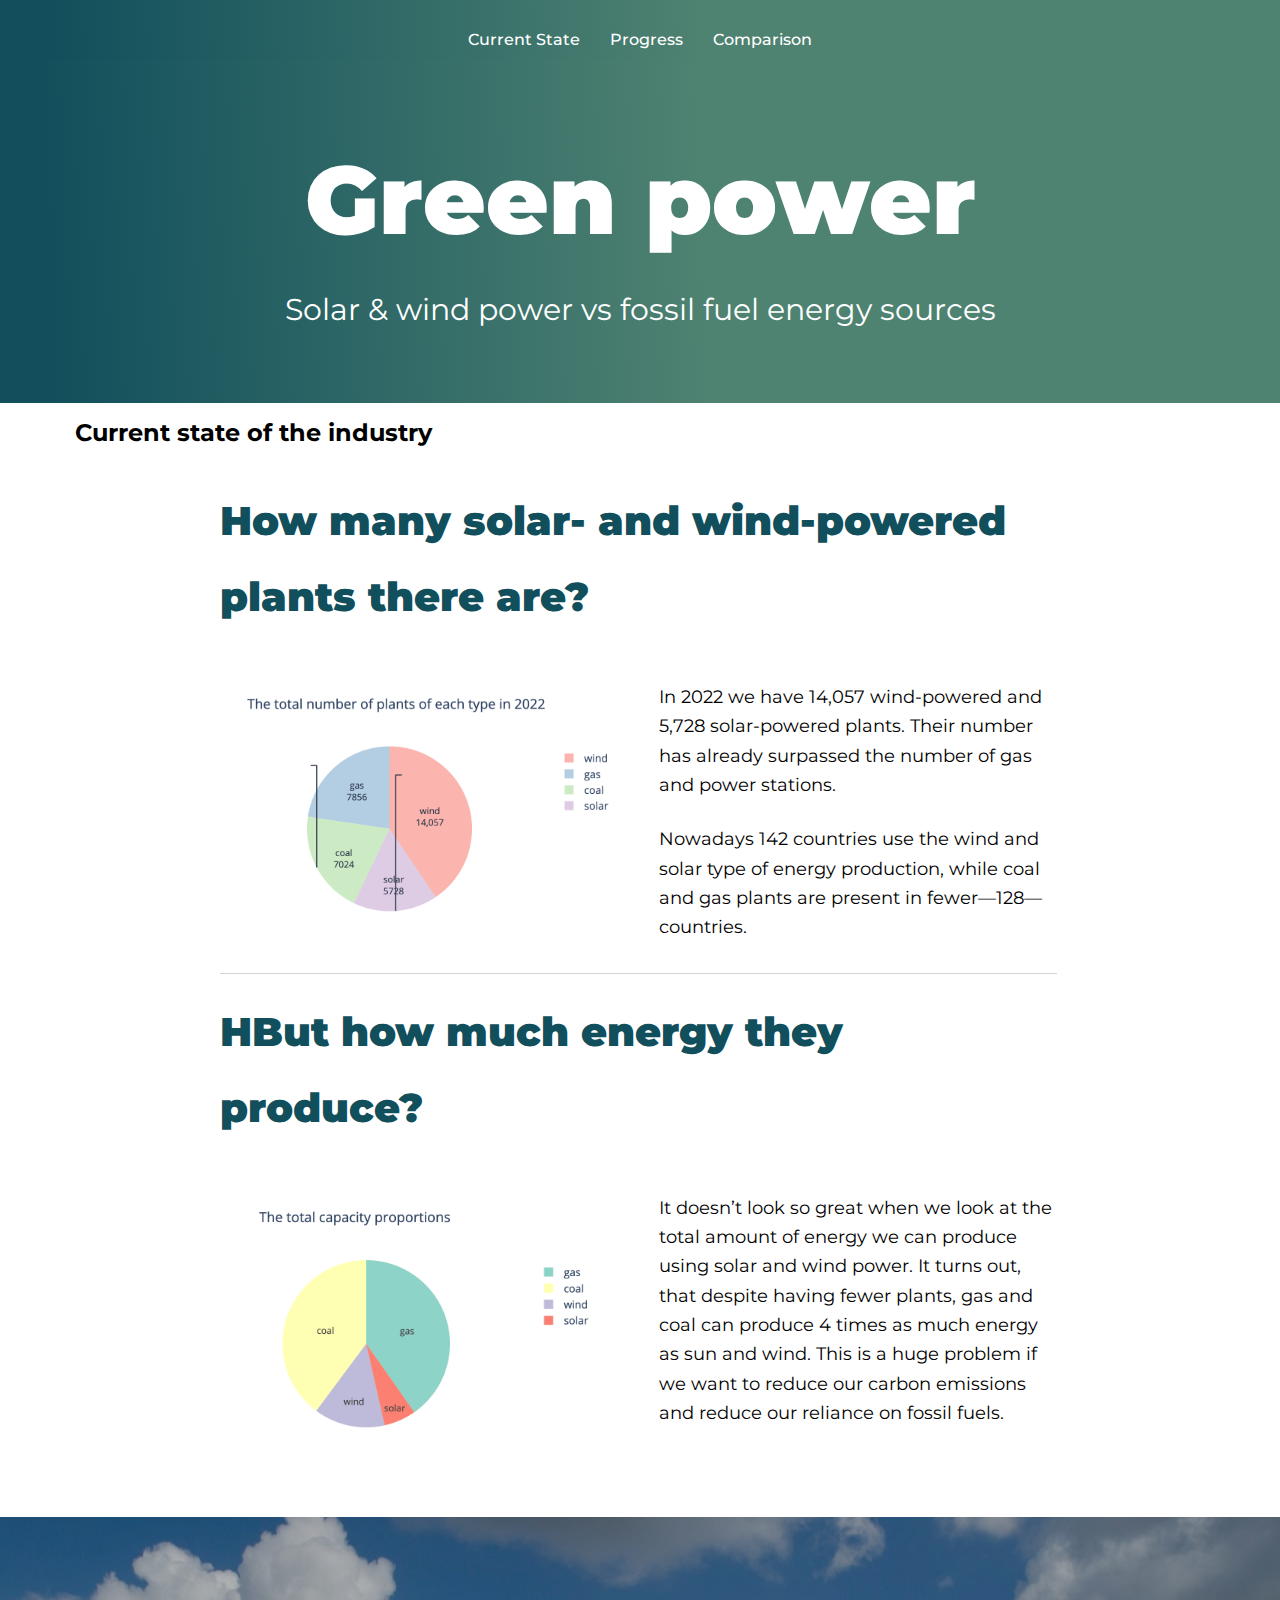
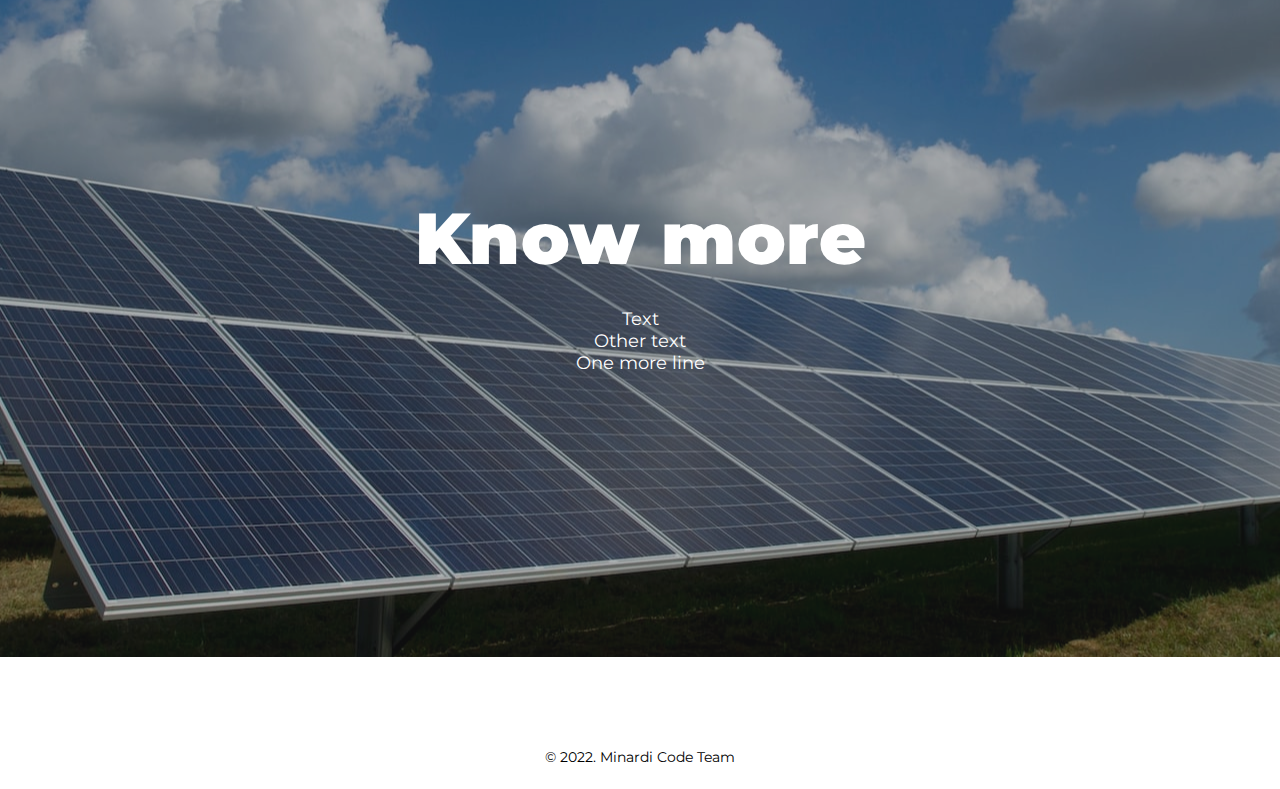
==== index.html @ e20f198f "monday two" ====
<!DOCTYPE html>
<html lang="en">
  <head>
    <meta charset="UTF-8" />
    <meta name="viewport" content="width=device-width, initial-scale=1.0" />
    <title>Solar and wind power.</title>
    <link rel="preconnect" href="https://fonts.googleapis.com" />
    <link rel="preconnect" href="https://fonts.gstatic.com" crossorigin />
    <link
      href="https://fonts.googleapis.com/css2?family=Montserrat:wght@200;400;500;700;800&display=swap"
      rel="stylesheet"
    />
    <link rel="icon" type="image/x-icon" href="./favicon.ico" />
    <meta name="description" content="Solar and wind power." />
    <meta name="keywords" content="Solar power, wind power" />
    <link rel="stylesheet" href="./pages/index.css" />
  </head>

  <body class="page">
    <div class="page__content">
      <header class="header">
        <div class="nav">
          <nav class="nav__links">
            <a href="#" class="nav__link">Current State</a>
            <a href="#" class="nav__link">Progress</a>
            <a href="#" class="nav__link">Comparison</a>
          </nav>
        </div>
      </header>

      <main class="content">
        <section class="hero">
          <h1 class="hero__title">Green power</h1>
          <p class="hero__subtitle">
            Solar & wind power vs fossil fuel energy sources
          </p>
        </section>

        <section class="intro">
          <h2 class="intro__title">Current state of the industry</h2>

          <div class="places">
            <article class="block">
              <h2 class="block__title">
                How many solar- and wind-powered plants there are?
              </h2>
              <div class="block-image">
                <img
                  src="./images/how_many_plants.png"
                  alt="how many plants"
                  class="block__image"
                />
              </div>
              <div class="block__description">
                <p class="block__content">
                  In 2022 we have 14,057 wind-powered and 5,728 solar-powered
                  plants. Their number has already surpassed the number of gas
                  and power stations.
                </p>
                <p class="block__content">
                  Nowadays 142 countries use the wind and solar type of energy
                  production, while coal and gas plants are present in
                  fewer—128—countries.
                </p>
              </div>
            </article>

            <div class="divider"></div>

            <article class="block">
              <h2 class="block__title">HBut how much energy they produce?</h2>
              <div class="block-image__right">
                <img
                  src="./images/how_much_energy.png"
                  alt="How"
                  class="block__image"
                />
              </div>
              <div class="block__description">
                <p class="block__content">
                  It doesn’t look so great when we look at the total amount of
                  energy we can produce using solar and wind power. It turns
                  out, that despite having fewer plants, gas and coal can
                  produce 4 times as much energy as sun and wind. This is a huge
                  problem if we want to reduce our carbon emissions and reduce
                  our reliance on fossil fuels.
                </p>
              </div>
            </article>
          </div>
        </section>
        <section class="visit-us">
          <h2 class="visit-us__title">Know more</h2>
          <div class="visit-us__content">
            <p class="visit-us__content-info">Text</p>
            <p class="visit-us__content-info">Other text</p>
            <p class="visit-us__content-info">One more line</p>
          </div>
        </section>
      </main>
    </div>

    <footer class="footer">
      <p class="footer__copyrights">© 2022. Minardi Code Team</p>
    </footer>
  </body>
</html>
---- pages/index.css ----
@import url("../vendor/normalize.css");

/* @import url("../fonts/fonts.css"); */

@import url("../blocks/page.css");

@import url("../blocks/header.css");

@import url("../blocks/logo.css");

@import url("../blocks/hero.css");

@import url("../blocks/intro-places.css");

@import url("../blocks/place.css");

@import url("../blocks/gallery.css");

@import url("../blocks/places.css");

@import url("../blocks/visit-us.css");

@import url("../blocks/footer.css");

@import url("../blocks/nav.css");

@import url("../blocks/divider.css");

@import url("../blocks/content.css");
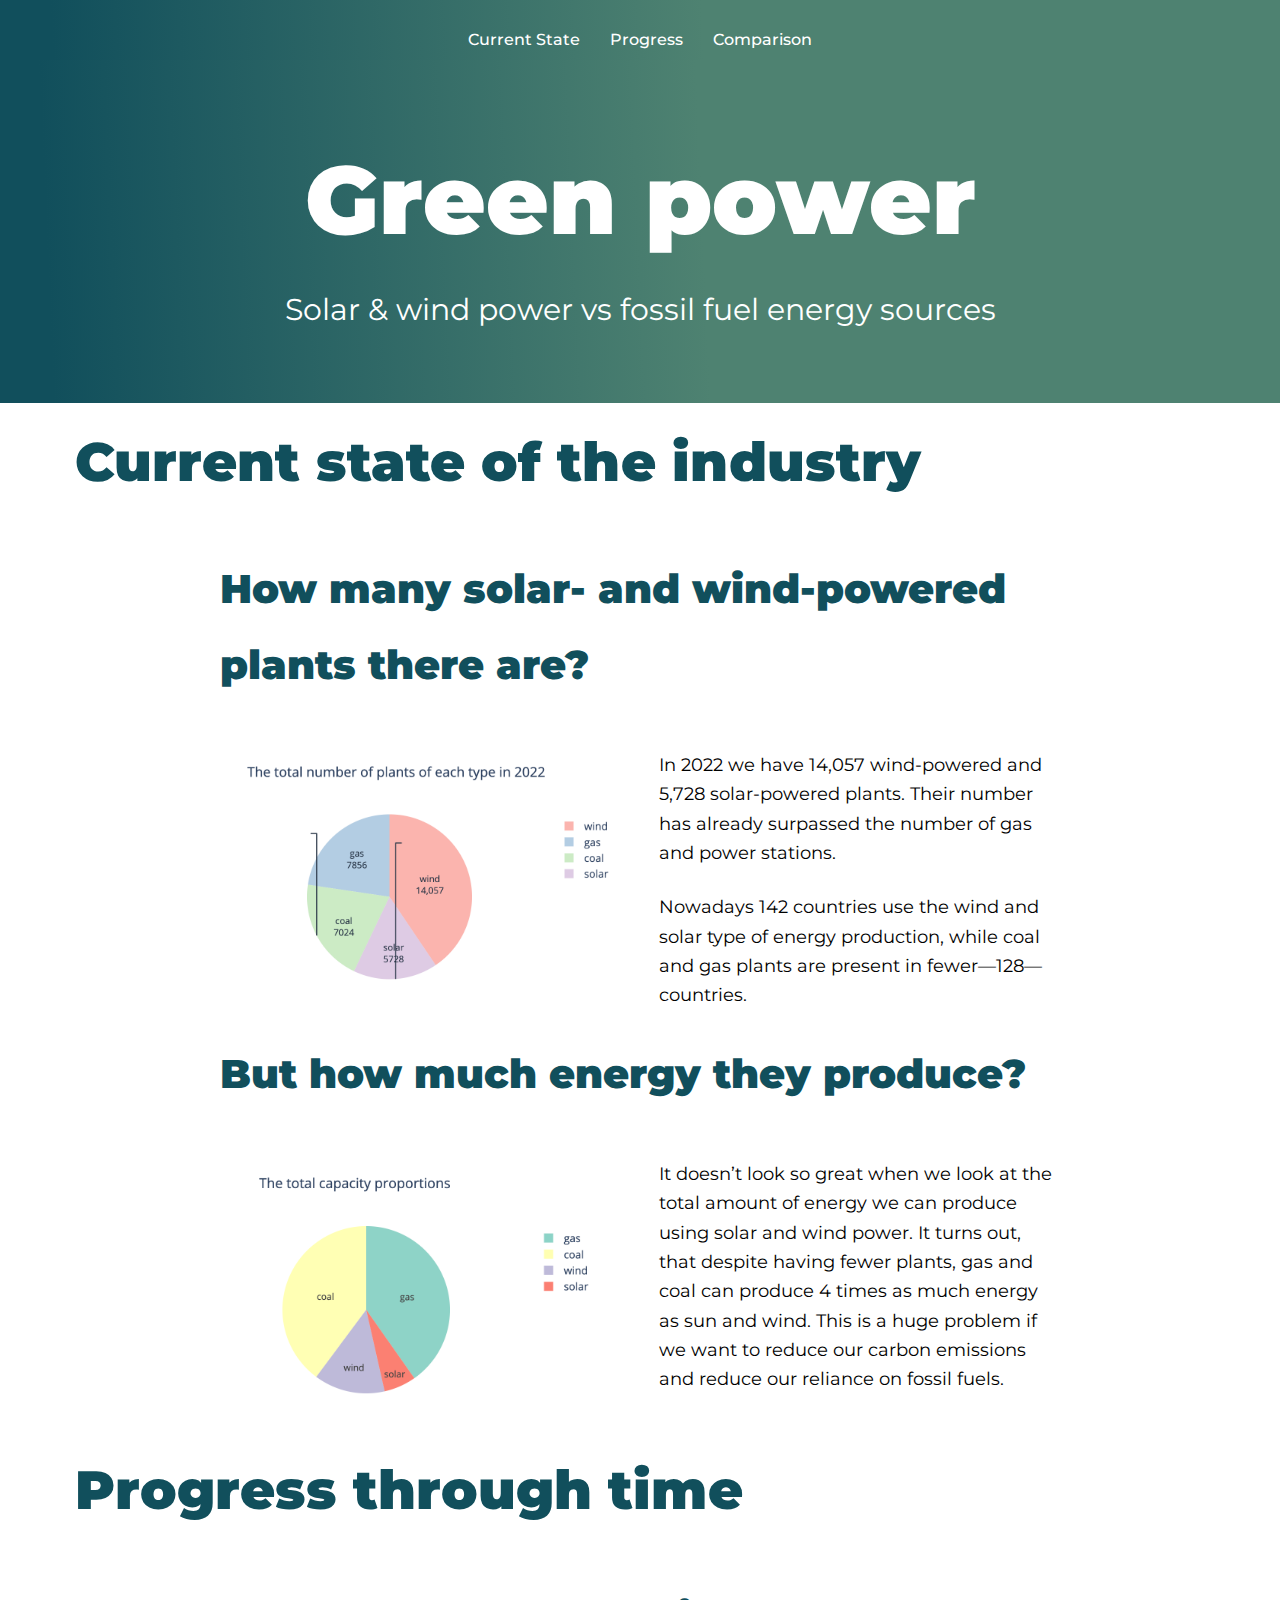
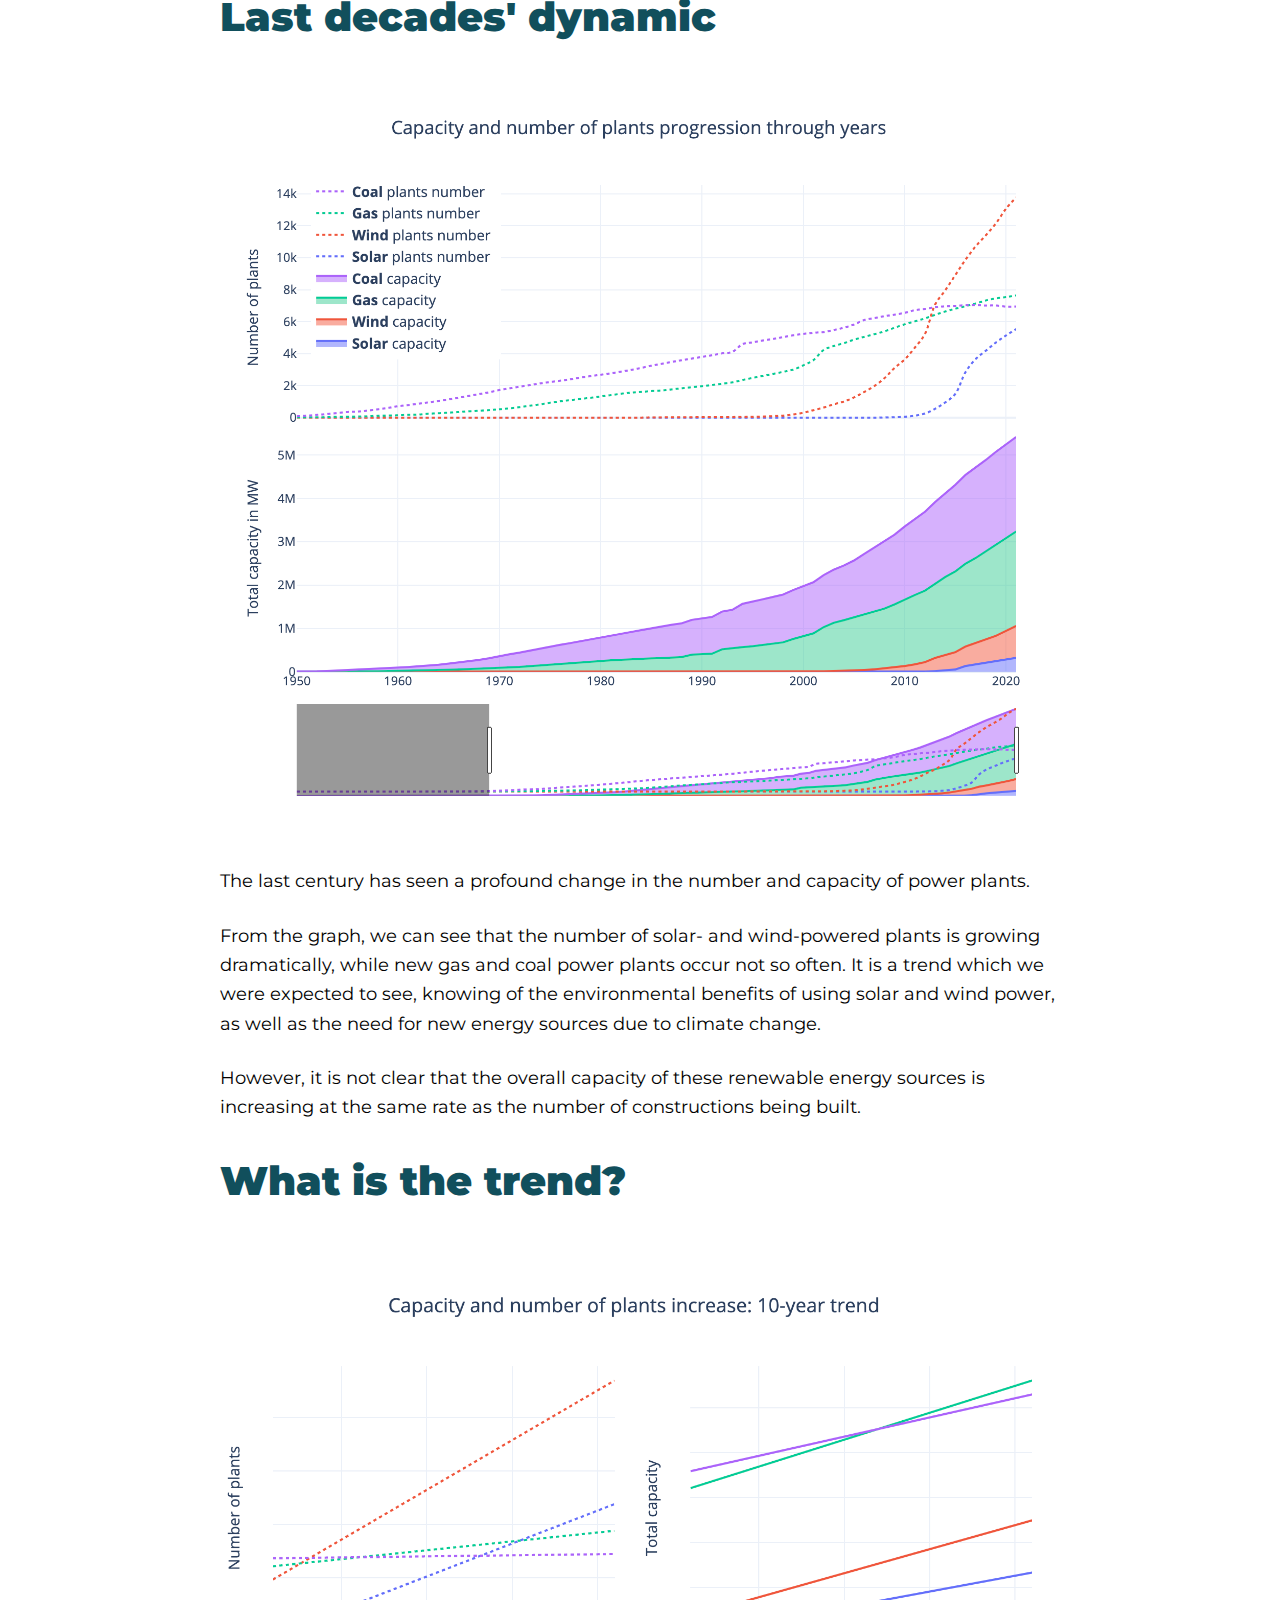
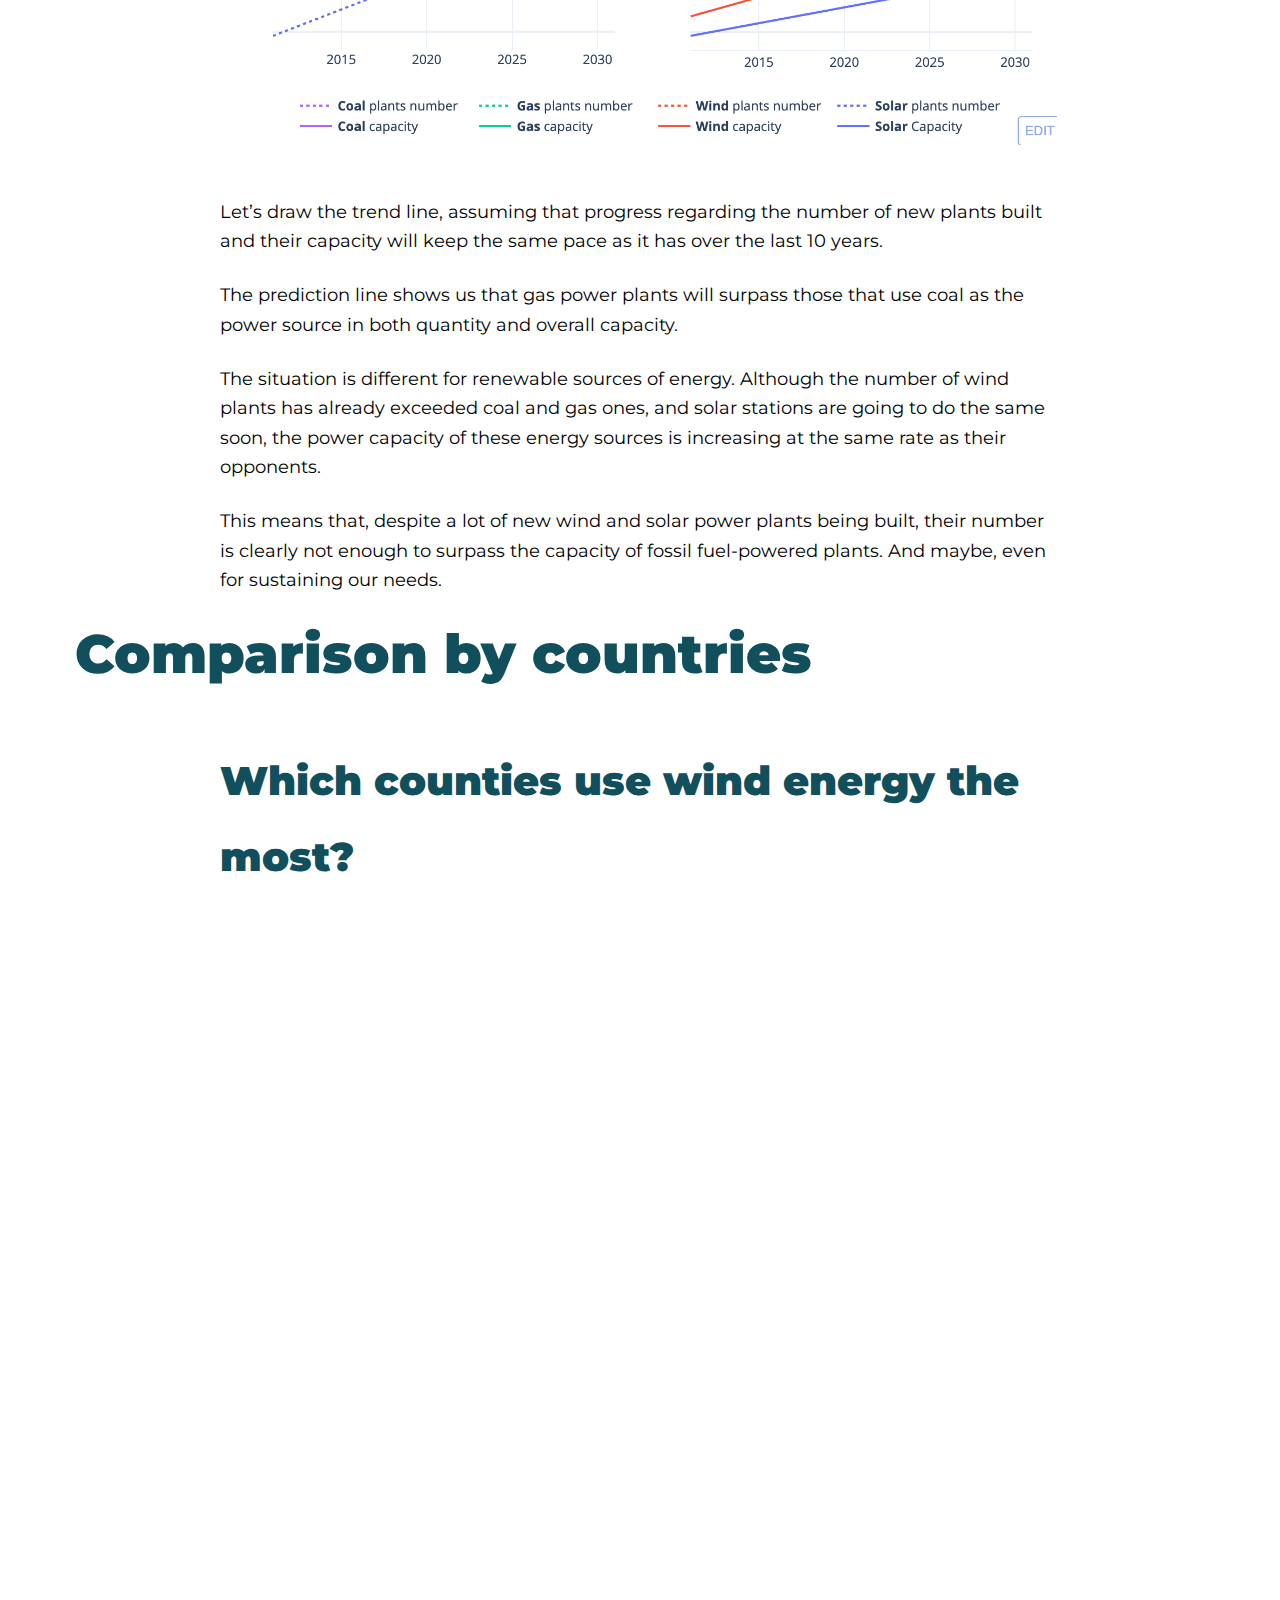
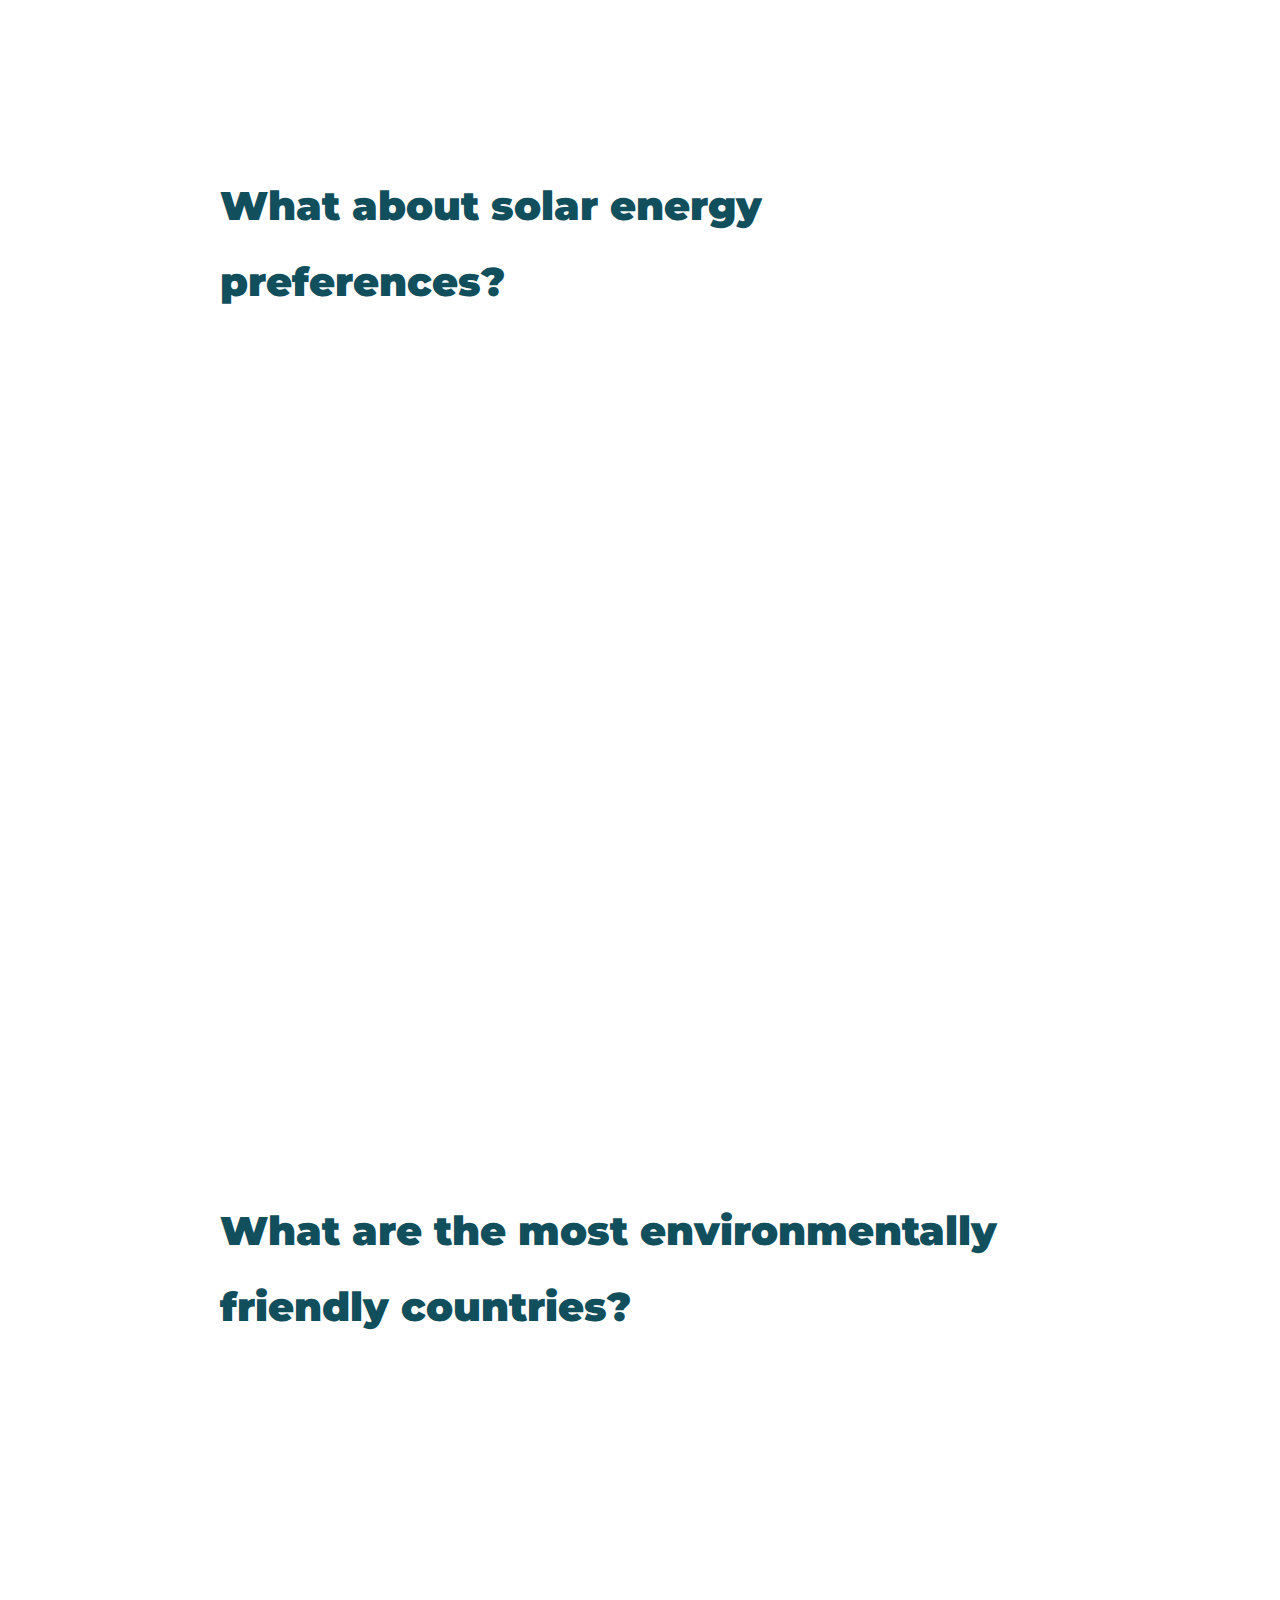
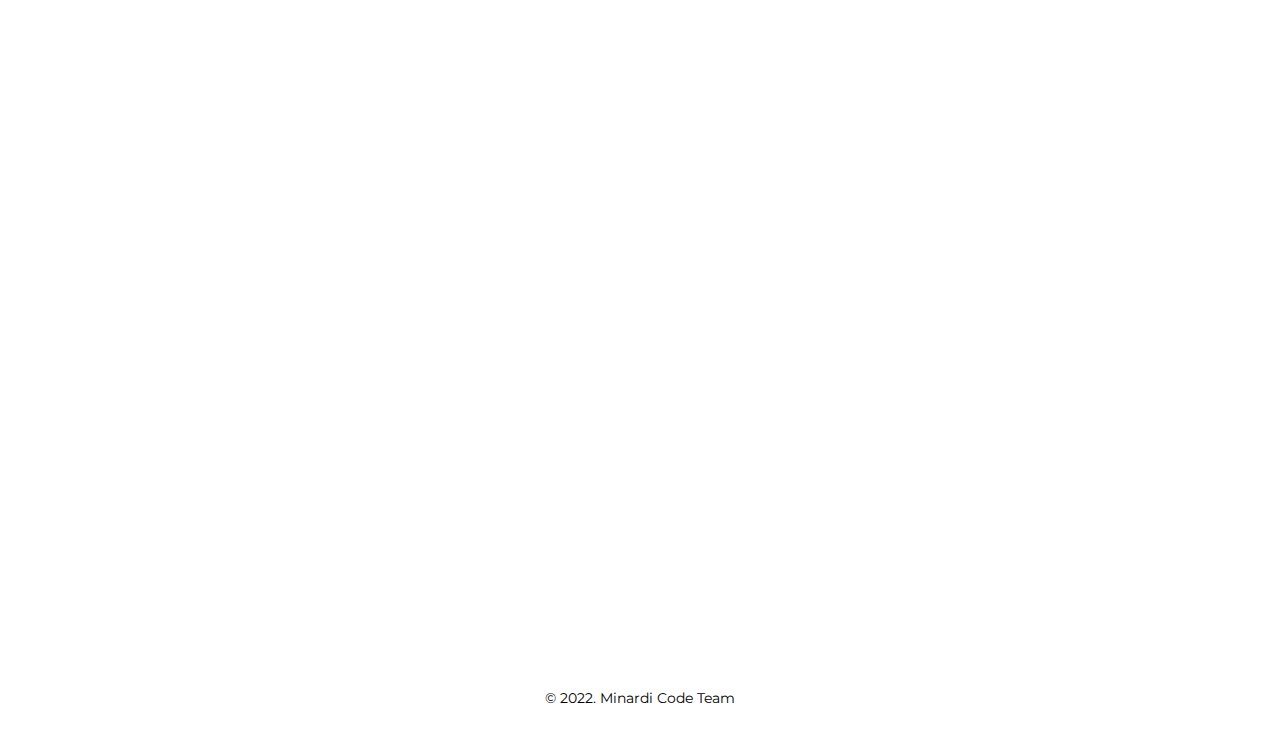
==== commit 34c9ab63: "add all info" ====
--- a/index.html
+++ b/index.html
@@ -21,14 +21,15 @@
       <header class="header">
         <div class="nav">
           <nav class="nav__links">
-            <a href="#" class="nav__link">Current State</a>
-            <a href="#" class="nav__link">Progress</a>
-            <a href="#" class="nav__link">Comparison</a>
+            <a href="#current_state" class="nav__link">Current State</a>
+            <a href="#progress" class="nav__link">Progress</a>
+            <a href="#comparison" class="nav__link">Comparison</a>
           </nav>
         </div>
       </header>
 
       <main class="content">
+
         <section class="hero">
           <h1 class="hero__title">Green power</h1>
           <p class="hero__subtitle">
@@ -36,15 +37,15 @@
           </p>
         </section>
 
-        <section class="intro">
-          <h2 class="intro__title">Current state of the industry</h2>
-
-          <div class="places">
+        <section id="current_state" class="subject">
+          <h2 class="subject__title">Current state of the industry</h2>
+
+          <div class="blocks">
             <article class="block">
               <h2 class="block__title">
                 How many solar- and wind-powered plants there are?
               </h2>
-              <div class="block-image">
+              <div>
                 <img
                   src="./images/how_many_plants.png"
                   alt="how many plants"
@@ -65,11 +66,9 @@
               </div>
             </article>
 
-            <div class="divider"></div>
-
             <article class="block">
-              <h2 class="block__title">HBut how much energy they produce?</h2>
-              <div class="block-image__right">
+              <h2 class="block__title">But how much energy they produce?</h2>
+              <div>
                 <img
                   src="./images/how_much_energy.png"
                   alt="How"
@@ -89,14 +88,122 @@
             </article>
           </div>
         </section>
-        <section class="visit-us">
-          <h2 class="visit-us__title">Know more</h2>
-          <div class="visit-us__content">
-            <p class="visit-us__content-info">Text</p>
-            <p class="visit-us__content-info">Other text</p>
-            <p class="visit-us__content-info">One more line</p>
+        <section id="progress" class="subject">
+          <h2 class="subject__title">Progress through time</h2>
+
+          <div class="blocks">
+            <article class="block block__vertical">
+              <h2 class="block__title">Last decades' dynamic</h2>
+              <div>
+                <img
+                  src="./images/last_decades.png"
+                  alt="last decades dynamic"
+                  class="block__image"
+                />
+              </div>
+              <div class="block__description">
+                <p class="block__content">
+                  The last century has seen a profound change in the number and
+                  capacity of power plants.
+                </p>
+                <p class="block__content">
+                  From the graph, we can see that the number of solar- and
+                  wind-powered plants is growing dramatically, while new gas and
+                  coal power plants occur not so often. It is a trend which we
+                  were expected to see, knowing of the environmental benefits of
+                  using solar and wind power, as well as the need for new energy
+                  sources due to climate change.
+                </p>
+                <p class="block__content">
+                  However, it is not clear that the overall capacity of these
+                  renewable energy sources is increasing at the same rate as the
+                  number of constructions being built.
+                </p>
+              </div>
+            </article>
+
+            <article class="block block__vertical">
+              <h2 class="block__title">What is the trend?</h2>
+              <div>
+                <img
+                  src="./images/the_trend.png"
+                  alt="How"
+                  class="block__image"
+                />
+              </div>
+              <div class="block__description">
+                <p class="block__content">
+                  Let’s draw the trend line, assuming that progress regarding
+                  the number of new plants built and their capacity will keep
+                  the same pace as it has over the last 10 years.
+                </p>
+                <p class="block__content">
+                  The prediction line shows us that gas power plants will
+                  surpass those that use coal as the power source in both
+                  quantity and overall capacity.
+                </p>
+                <p class="block__content">
+                  The situation is different for renewable sources of energy.
+                  Although the number of wind plants has already exceeded coal
+                  and gas ones, and solar stations are going to do the same
+                  soon, the power capacity of these energy sources is increasing
+                  at the same rate as their opponents.
+                </p>
+                <p class="block__content">
+                  This means that, despite a lot of new wind and solar power
+                  plants being built, their number is clearly not enough to
+                  surpass the capacity of fossil fuel-powered plants. And maybe,
+                  even for sustaining our needs.
+                </p>
+              </div>
+            </article>
           </div>
         </section>
+        <section id="comparison" class="subject">
+          <h2 class="subject__title">Comparison by countries</h2>
+
+          <div class="blocks">
+            <article class="block block__vertical">
+              <h2 class="block__title">
+                Which counties use wind energy the most?
+              </h2>
+              <div>
+                <iframe
+                  width="900"
+                  height="800"
+                  frameborder="0"
+                  scrolling="no"
+                  src="//plotly.com/~WanomiR/20.embed"
+                ></iframe>
+              </div>
+            </article>
+            <article class="block block__vertical">
+              <h2 class="block__title">What about solar energy preferences?</h2>
+              <div>
+                <iframe
+                  width="900"
+                  height="800"
+                  frameborder="0"
+                  scrolling="no"
+                  src="//plotly.com/~WanomiR/22.embed"
+                ></iframe>
+              </div>
+            </article>
+            <article class="block block__vertical">
+              <h2 class="block__title">
+                What are the most environmentally friendly countries?
+              </h2>
+              <div>
+                <iframe
+                  width="900"
+                  height="800"
+                  frameborder="0"
+                  scrolling="no"
+                  src="//plotly.com/~WanomiR/24.embed"
+                ></iframe>
+              </div>
+            </article>
+          </div>
       </main>
     </div>
 
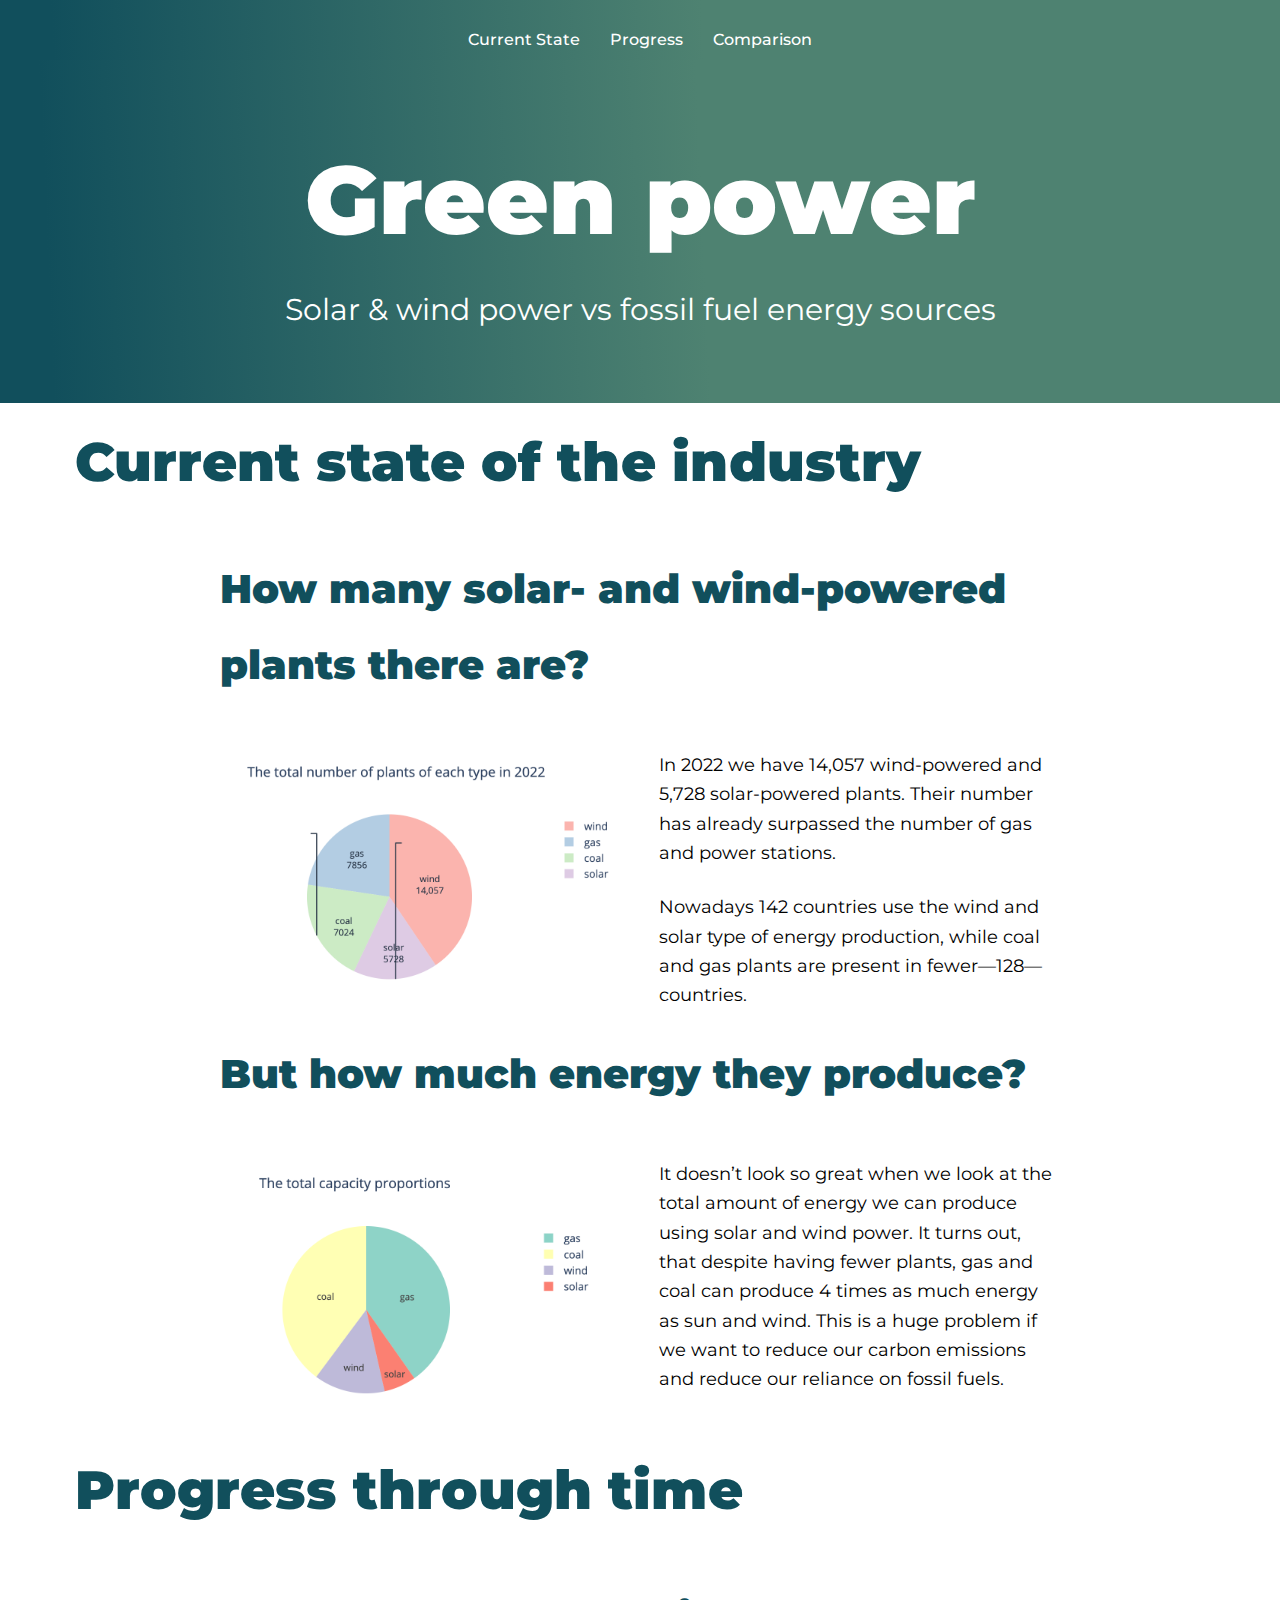
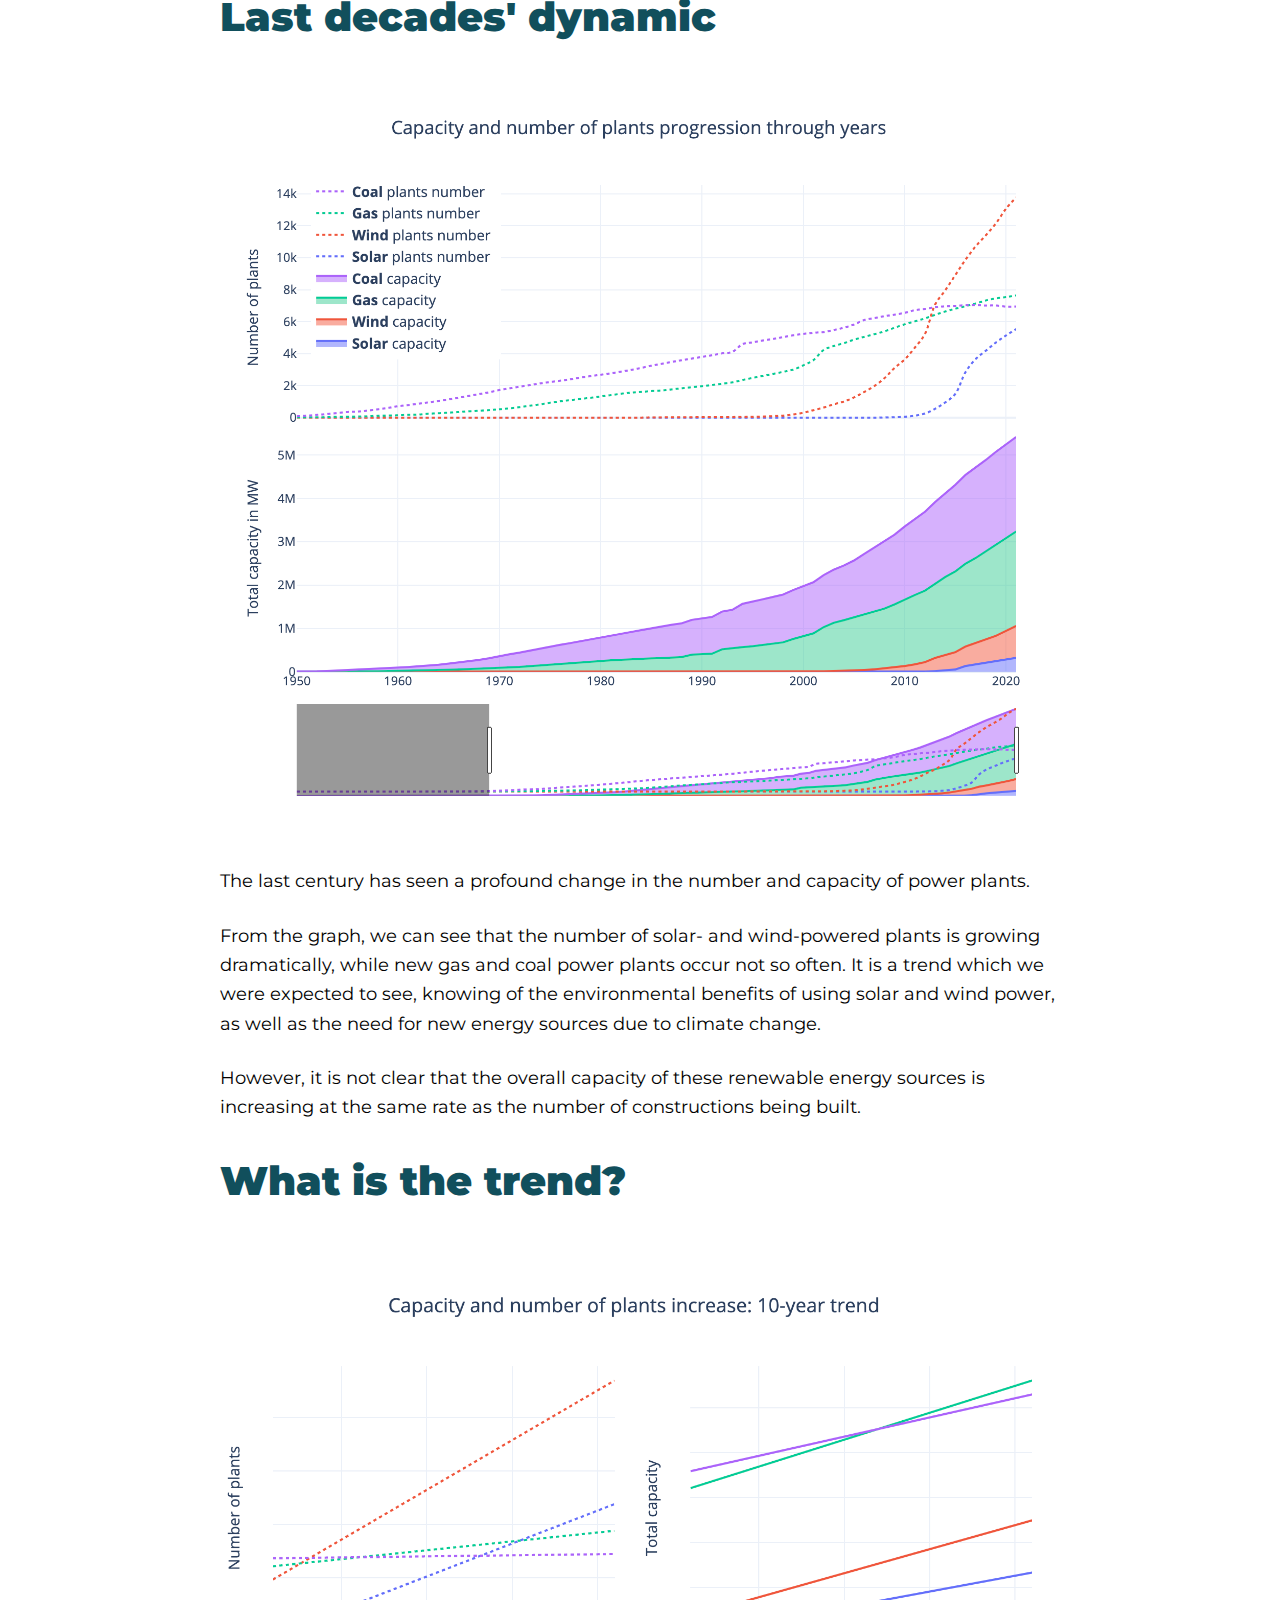
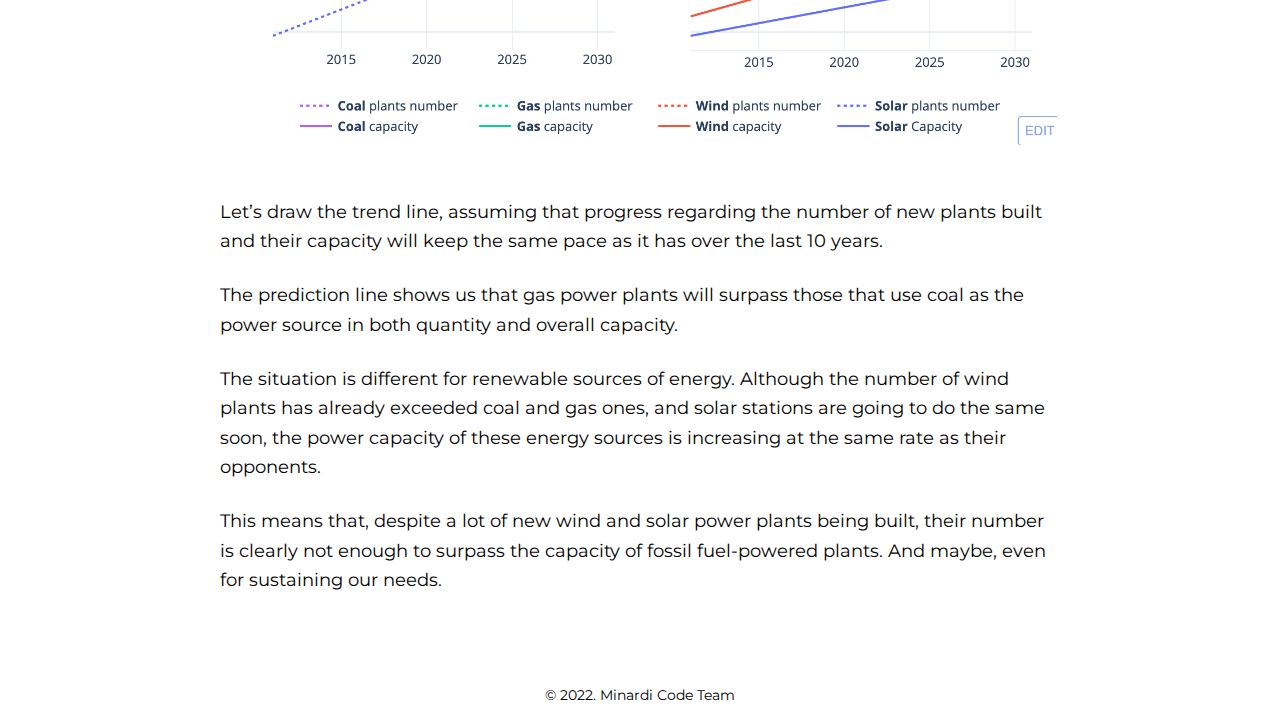
==== commit c83f5311: "fix css naming" ====
--- a/index.html
+++ b/index.html
@@ -29,7 +29,6 @@
       </header>
 
       <main class="content">
-
         <section class="hero">
           <h1 class="hero__title">Green power</h1>
           <p class="hero__subtitle">
@@ -159,7 +158,7 @@
             </article>
           </div>
         </section>
-        <section id="comparison" class="subject">
+        <!-- <section id="comparison" class="subject">
           <h2 class="subject__title">Comparison by countries</h2>
 
           <div class="blocks">
@@ -204,7 +203,8 @@
               </div>
             </article>
           </div>
-      </main>
+        </section>
+      </main> -->
     </div>
 
     <footer class="footer">
--- a/pages/index.css
+++ b/pages/index.css
@@ -1,29 +1,19 @@
 @import url("../vendor/normalize.css");
-
-/* @import url("../fonts/fonts.css"); */
 
 @import url("../blocks/page.css");
 
 @import url("../blocks/header.css");
 
-@import url("../blocks/logo.css");
-
 @import url("../blocks/hero.css");
 
-@import url("../blocks/intro-places.css");
+@import url("../blocks/subject.css");
 
-@import url("../blocks/place.css");
+@import url("../blocks/block.css");
 
-@import url("../blocks/gallery.css");
-
-@import url("../blocks/places.css");
-
-@import url("../blocks/visit-us.css");
+@import url("../blocks/blocks.css");
 
 @import url("../blocks/footer.css");
 
 @import url("../blocks/nav.css");
 
-@import url("../blocks/divider.css");
-
 @import url("../blocks/content.css");
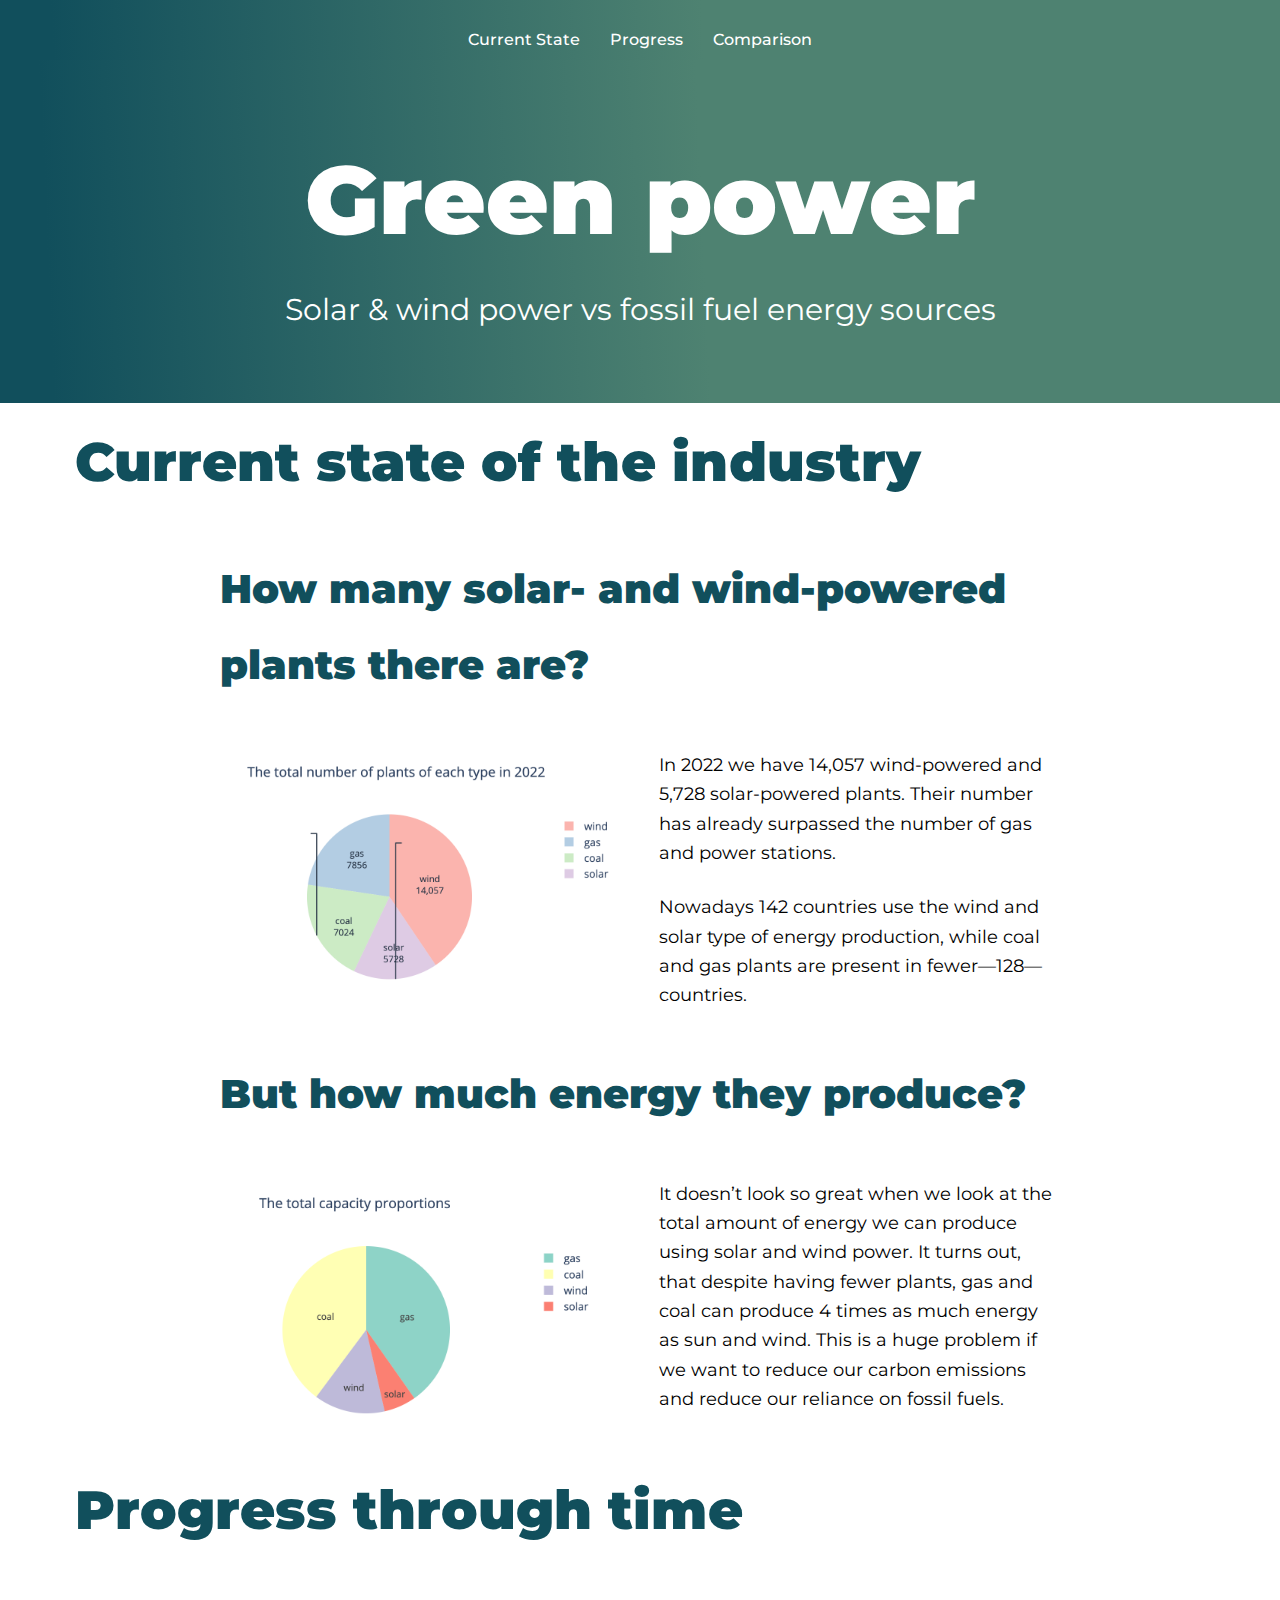
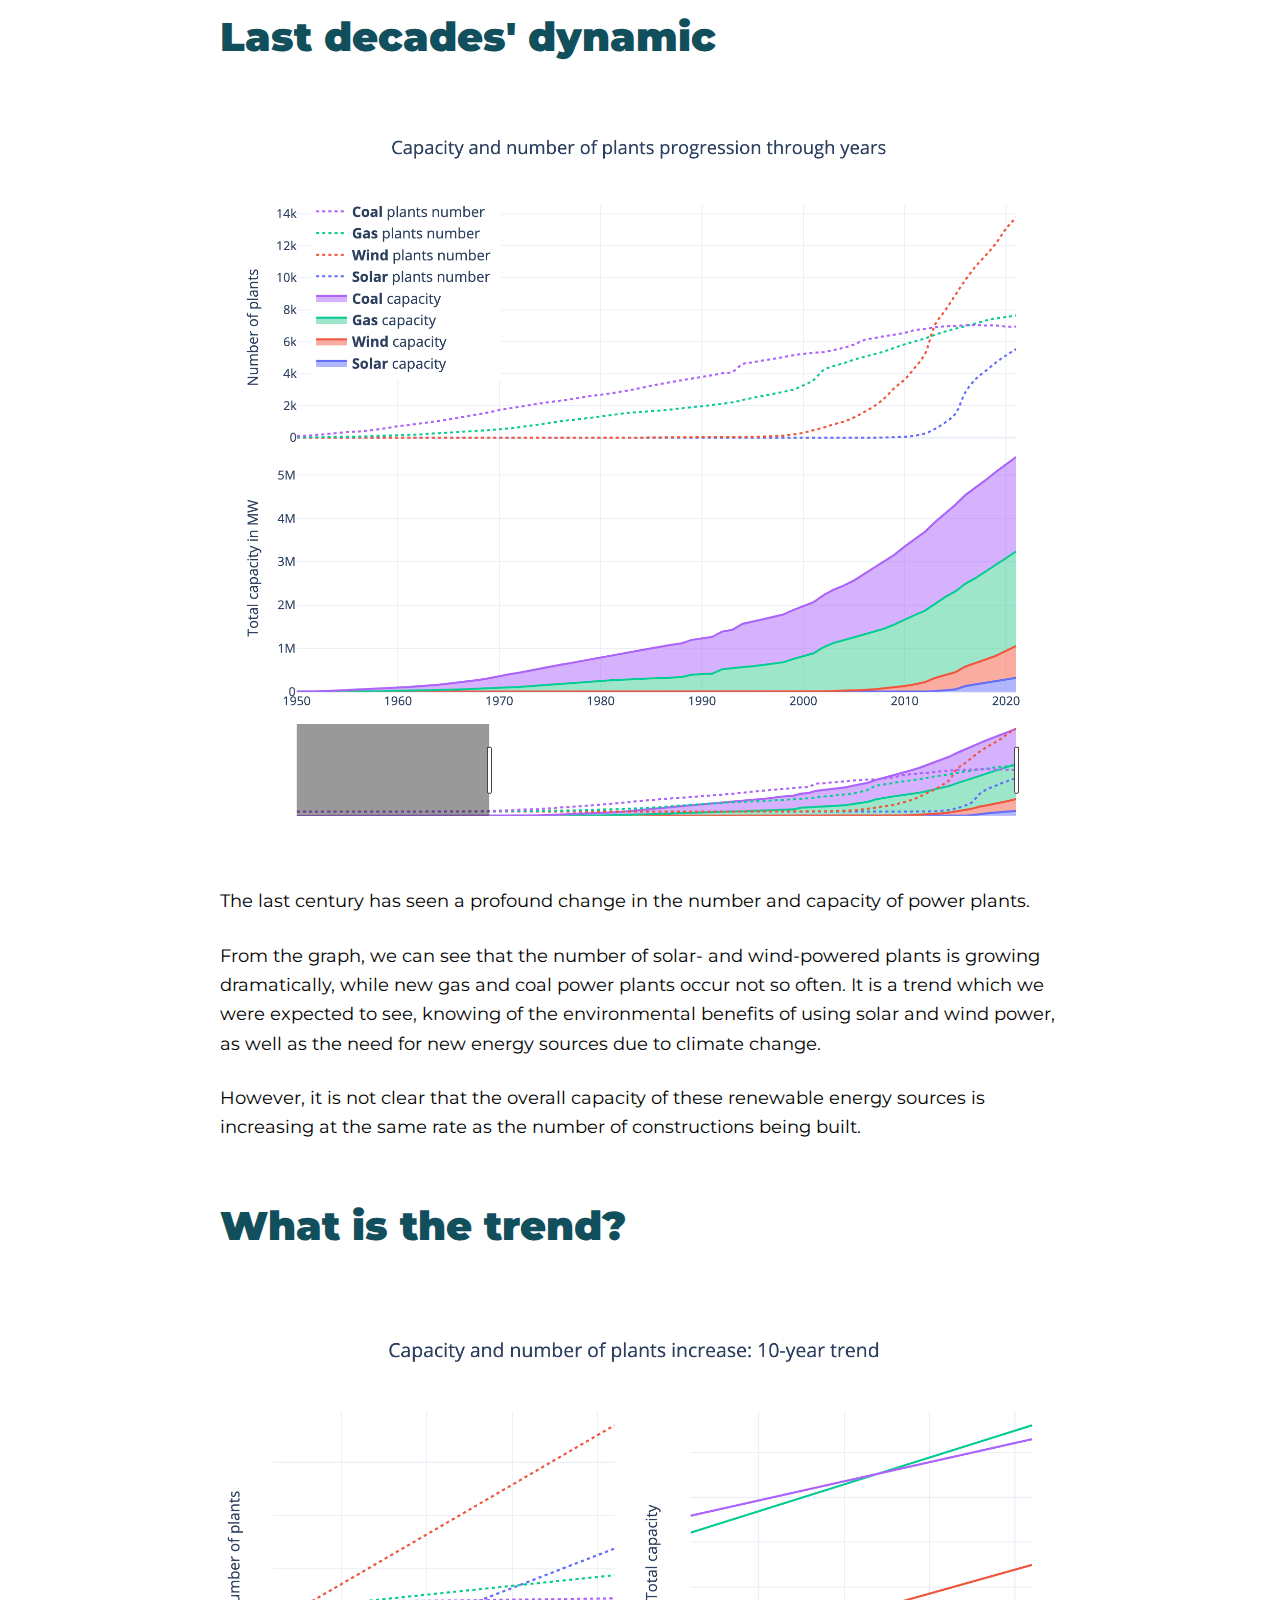
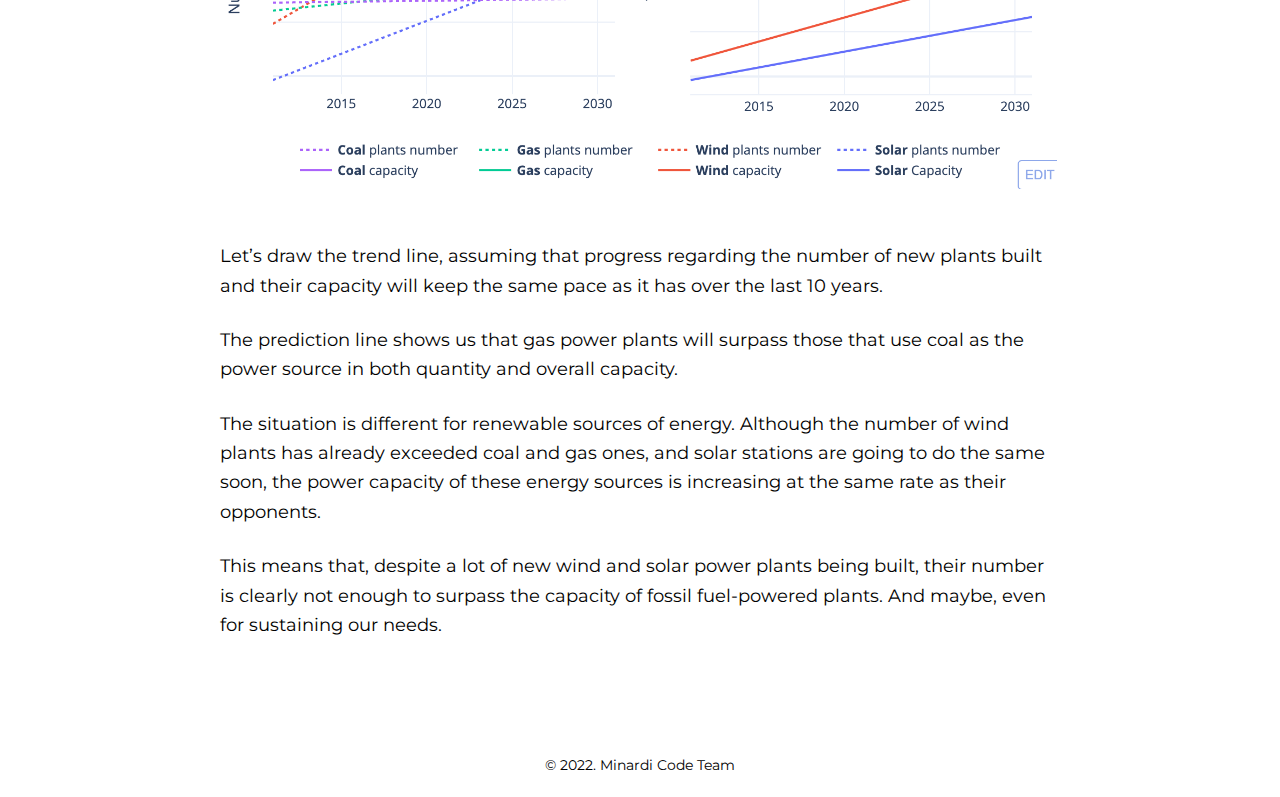
==== commit eb16f277: "responsive" ====
--- a/index.html
+++ b/index.html
@@ -3,7 +3,7 @@
   <head>
     <meta charset="UTF-8" />
     <meta name="viewport" content="width=device-width, initial-scale=1.0" />
-    <title>Solar and wind power.</title>
+    <title>Solar and wind power 💨</title>
     <link rel="preconnect" href="https://fonts.googleapis.com" />
     <link rel="preconnect" href="https://fonts.gstatic.com" crossorigin />
     <link
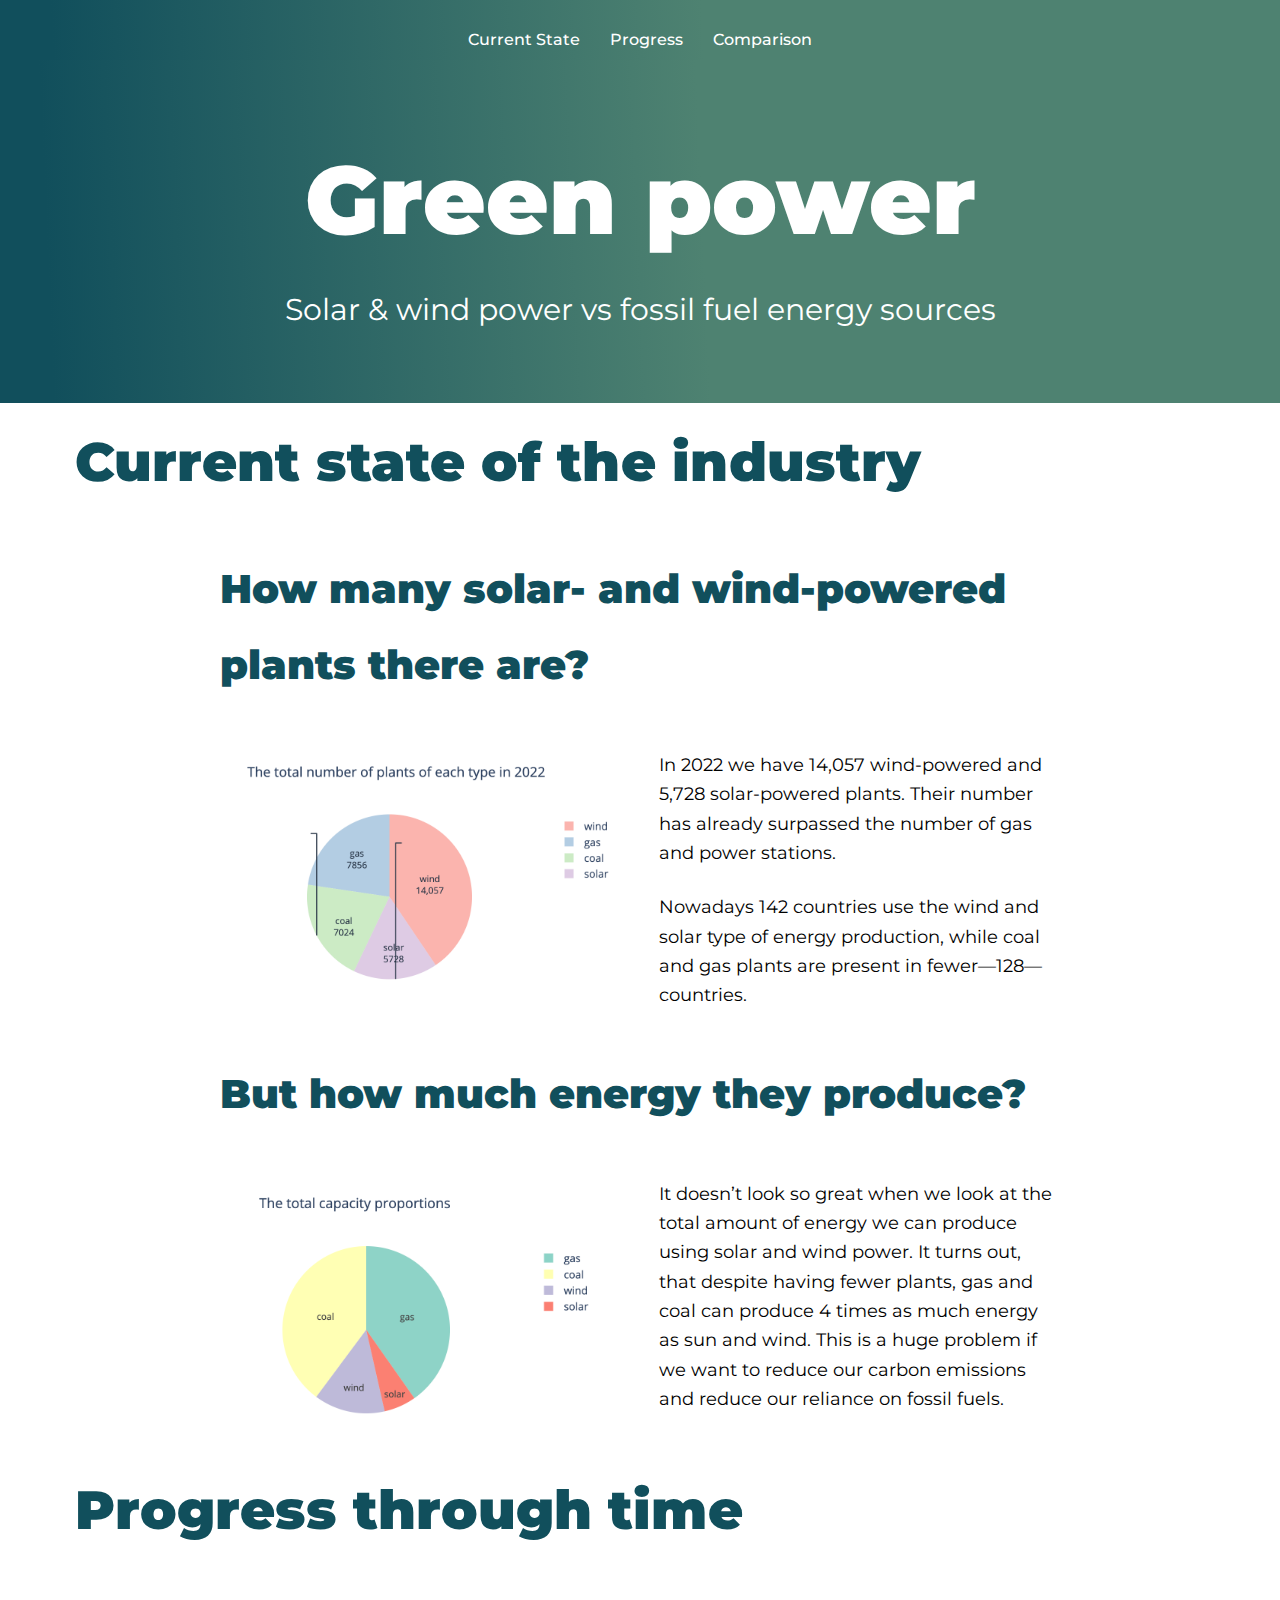
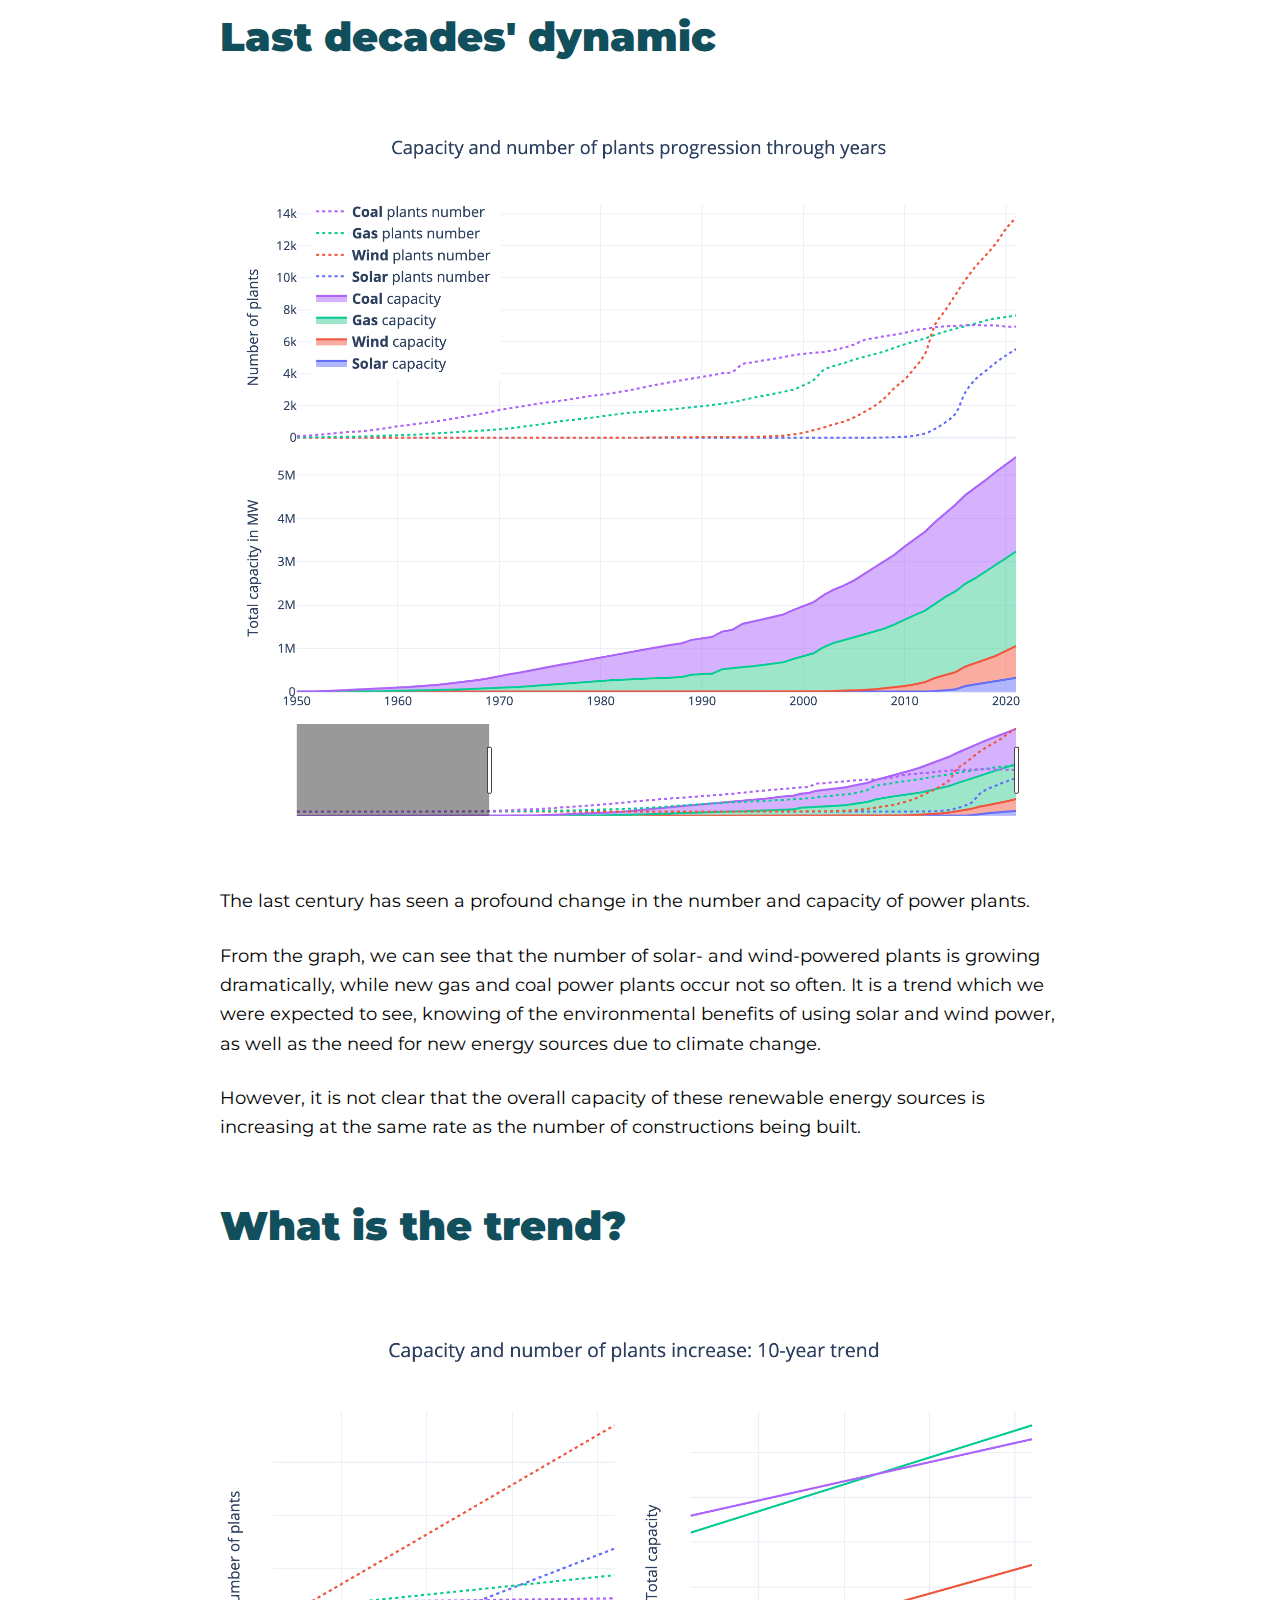
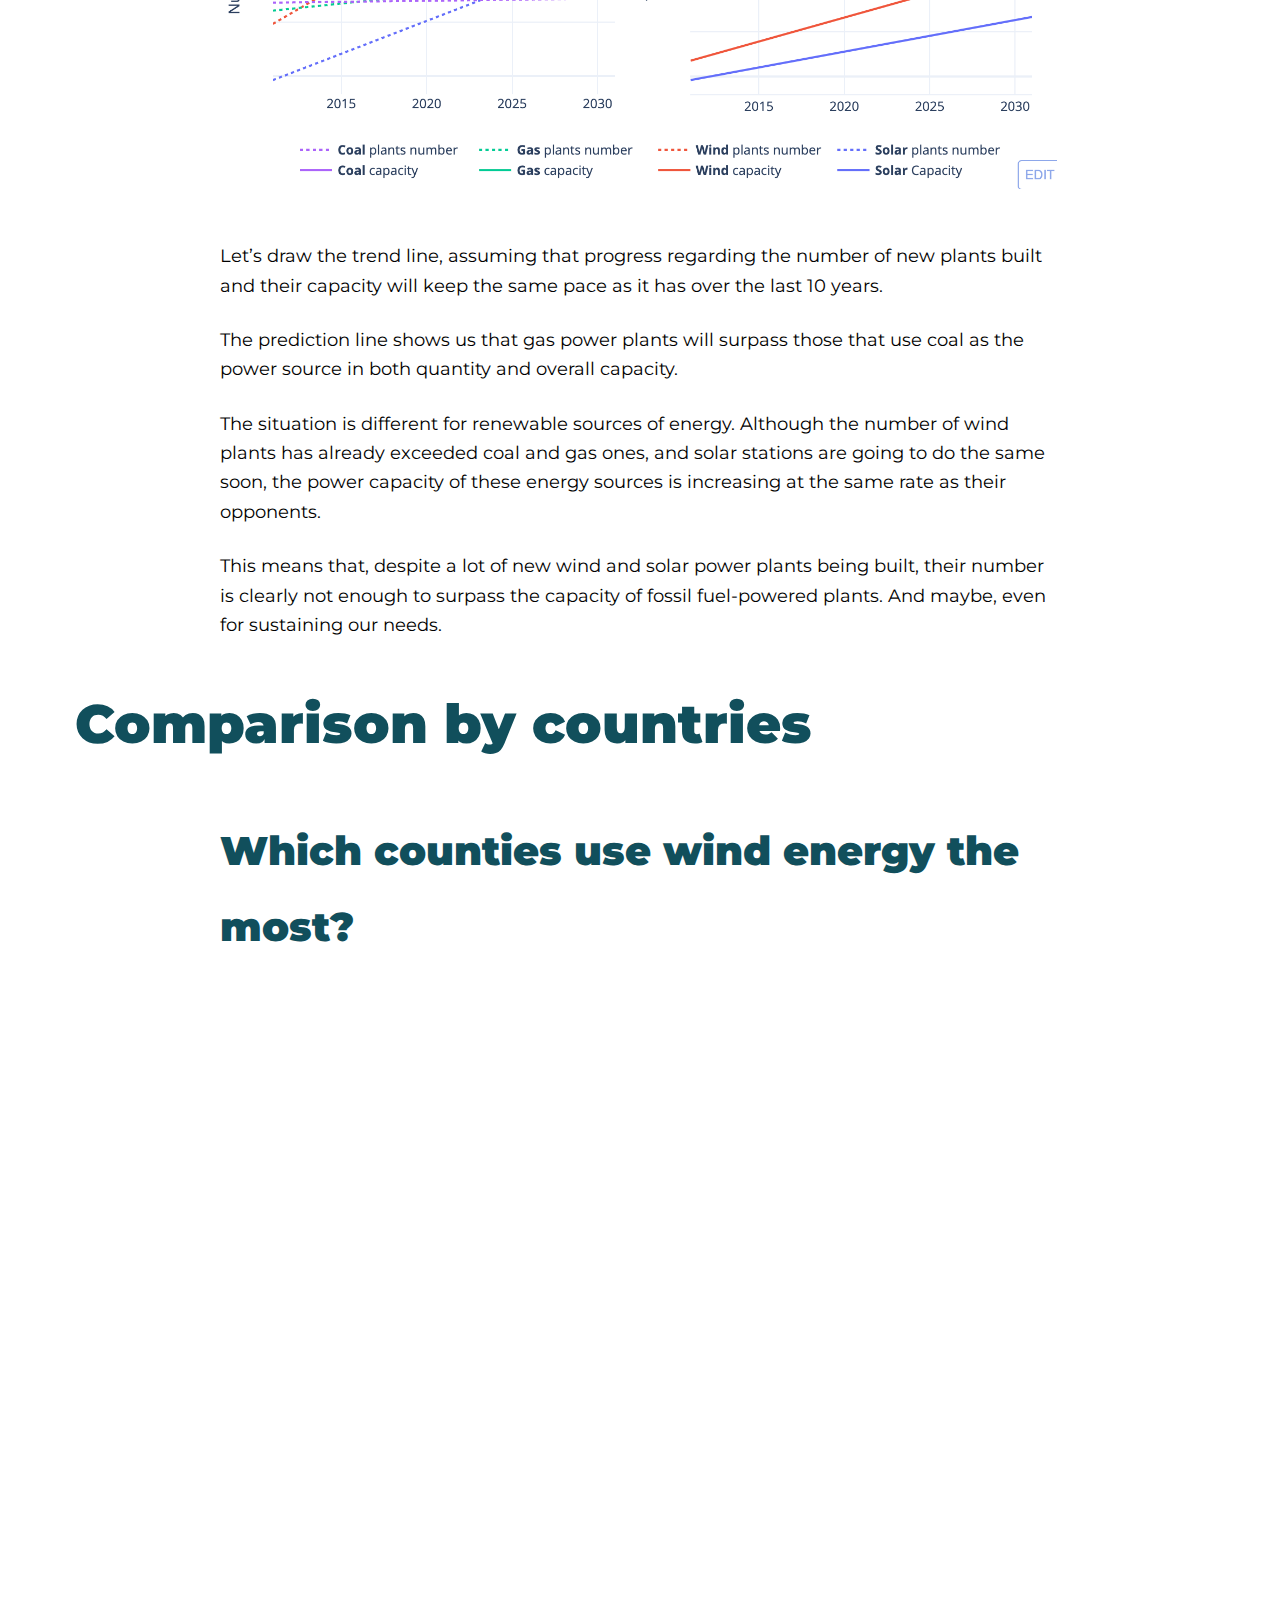
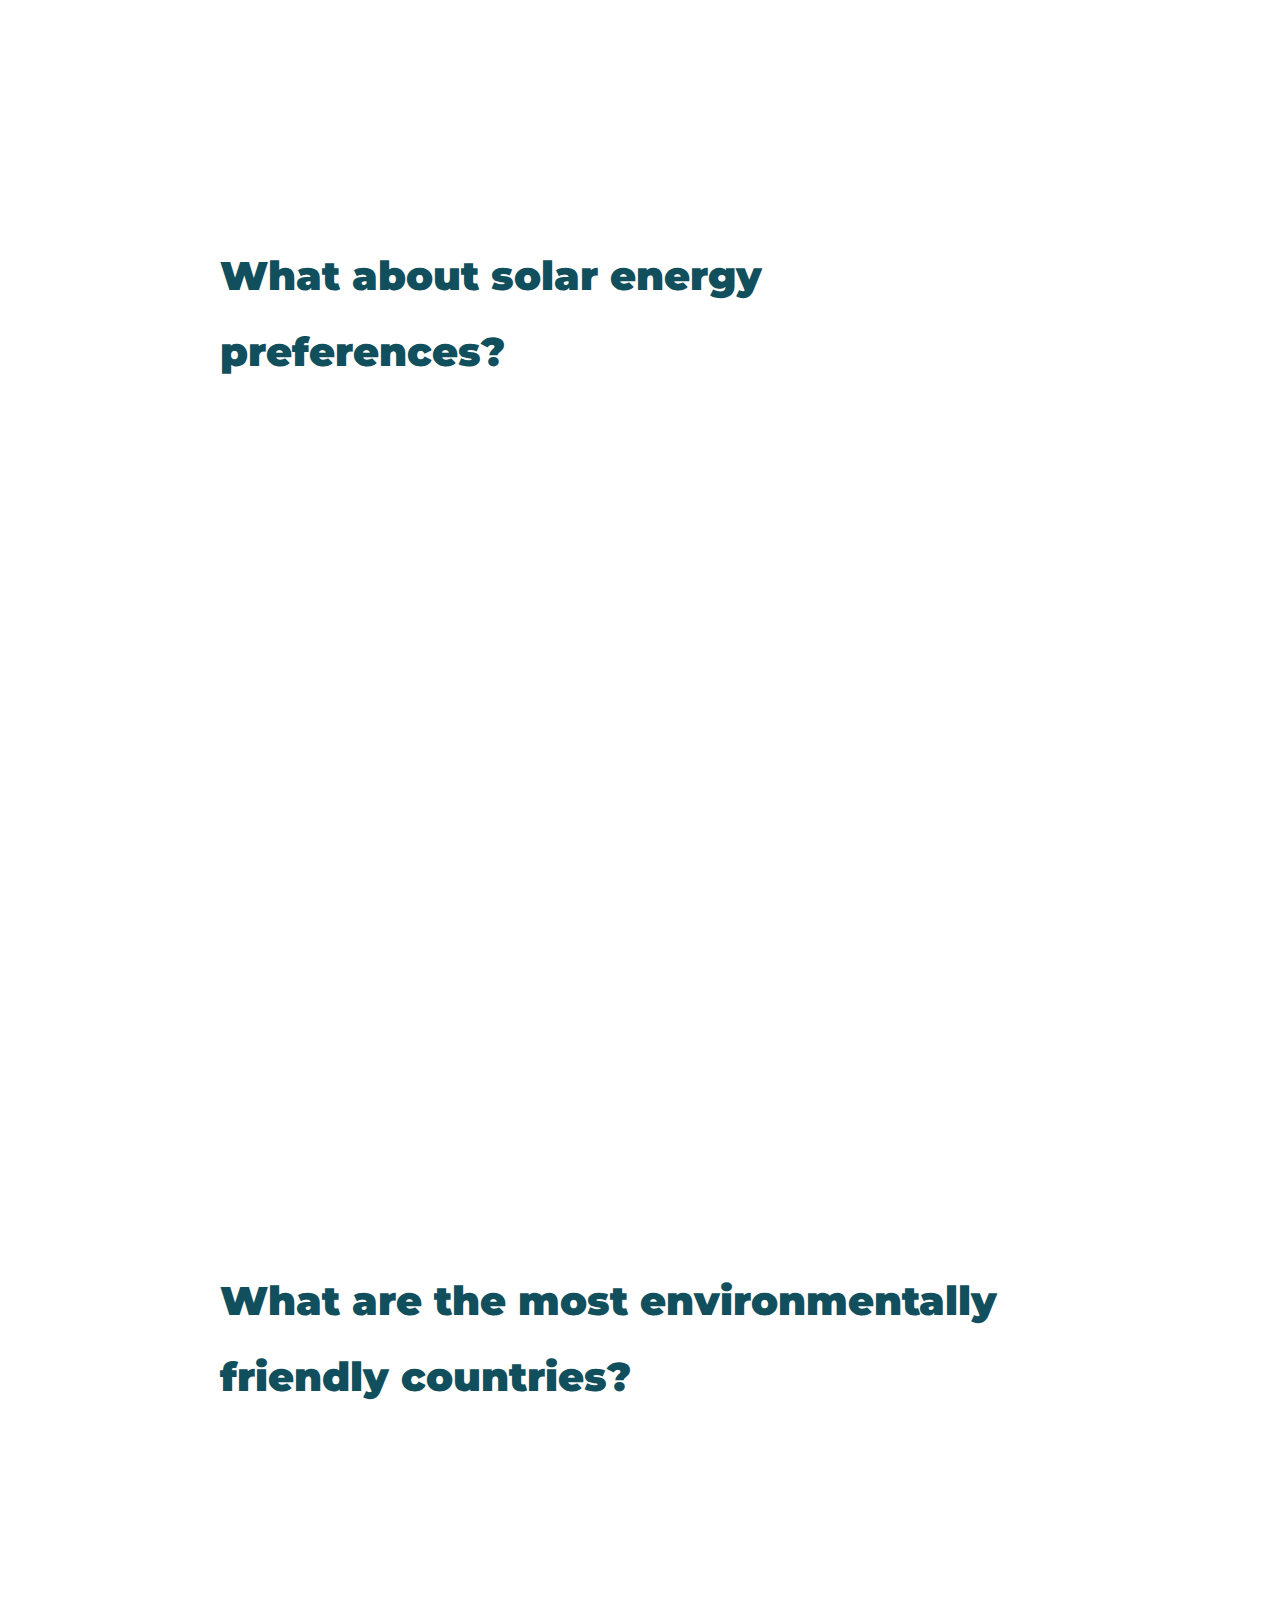
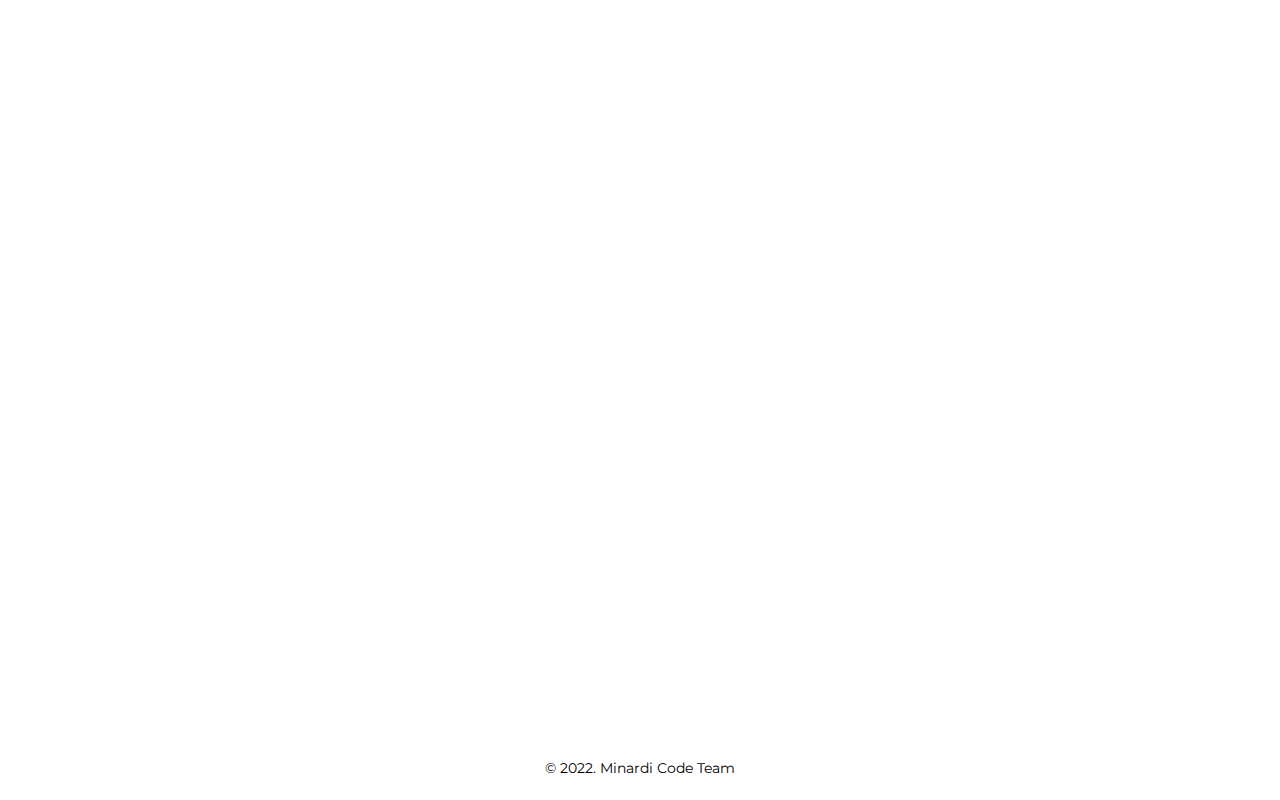
==== commit 42935bd5: "version 1.0" ====
--- a/index.html
+++ b/index.html
@@ -158,7 +158,7 @@
             </article>
           </div>
         </section>
-        <!-- <section id="comparison" class="subject">
+        <section id="comparison" class="subject">
           <h2 class="subject__title">Comparison by countries</h2>
 
           <div class="blocks">
@@ -204,7 +204,7 @@
             </article>
           </div>
         </section>
-      </main> -->
+      </main>
     </div>
 
     <footer class="footer">
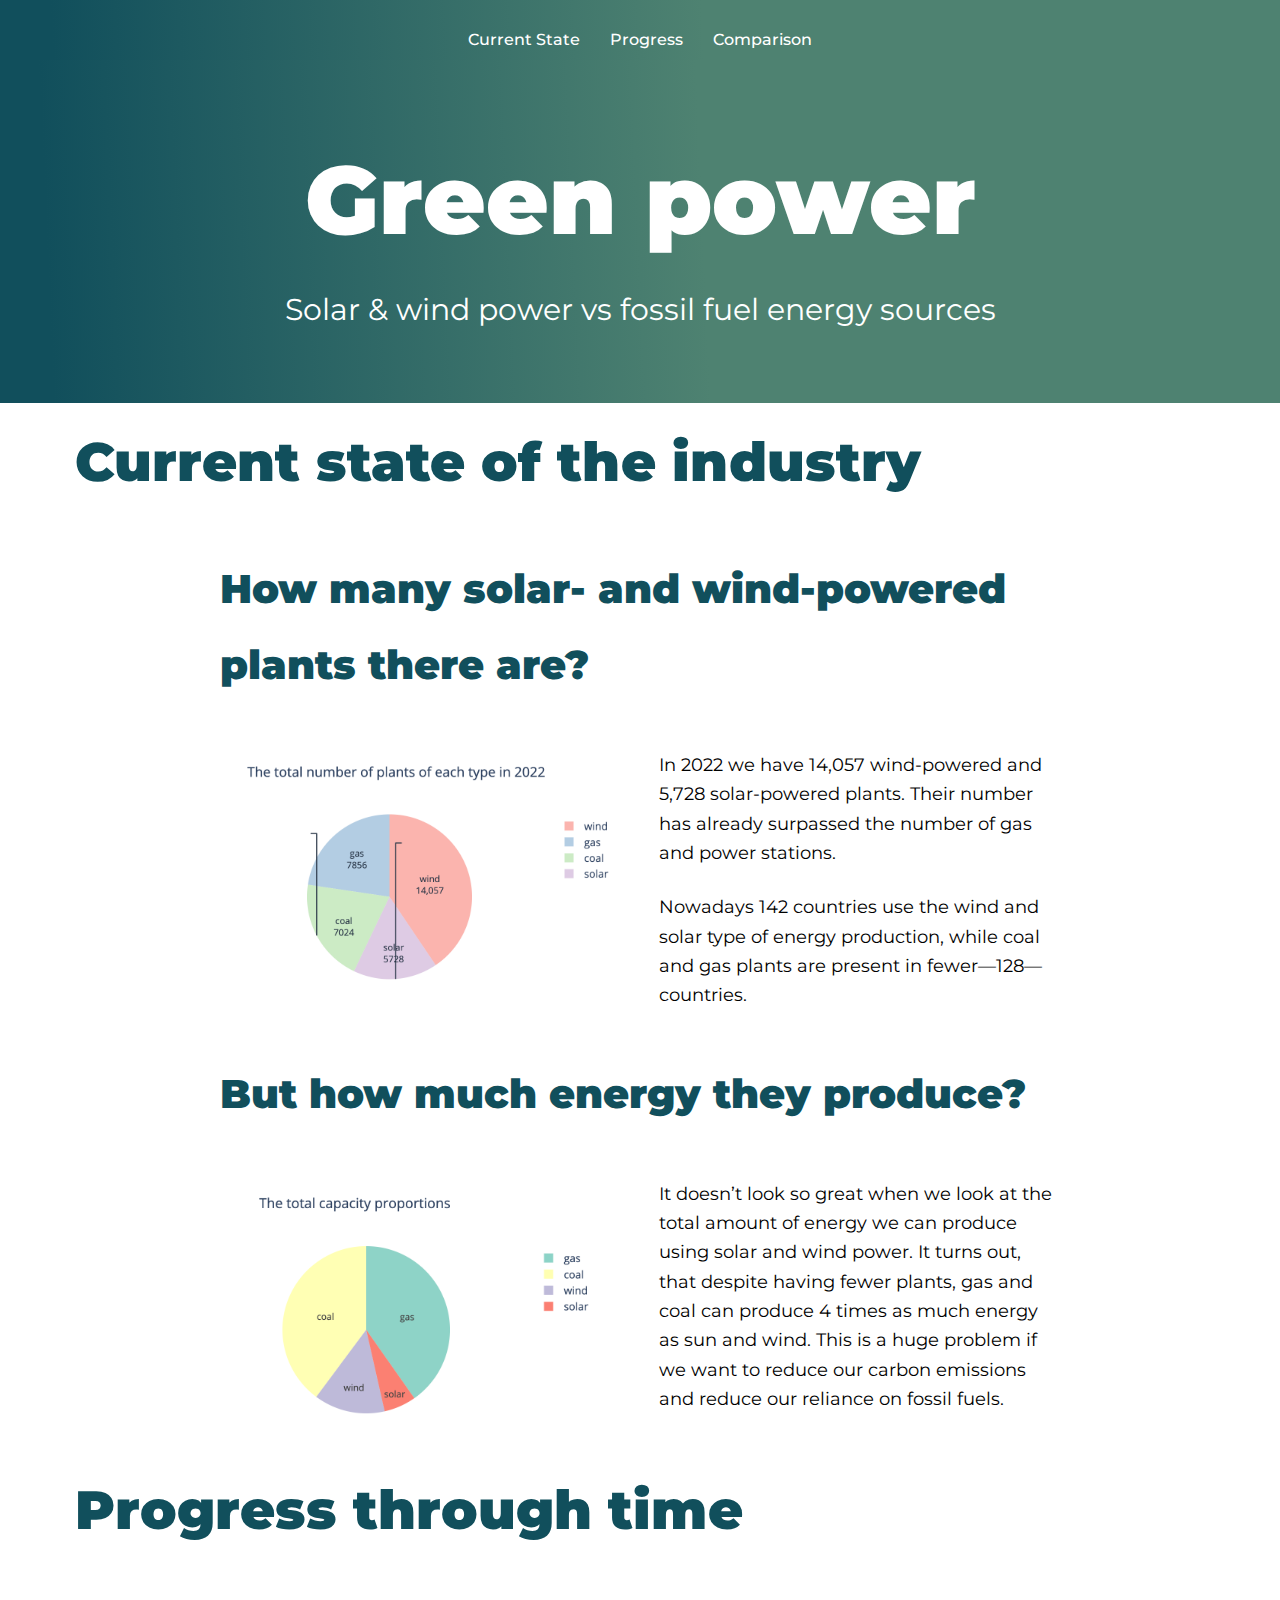
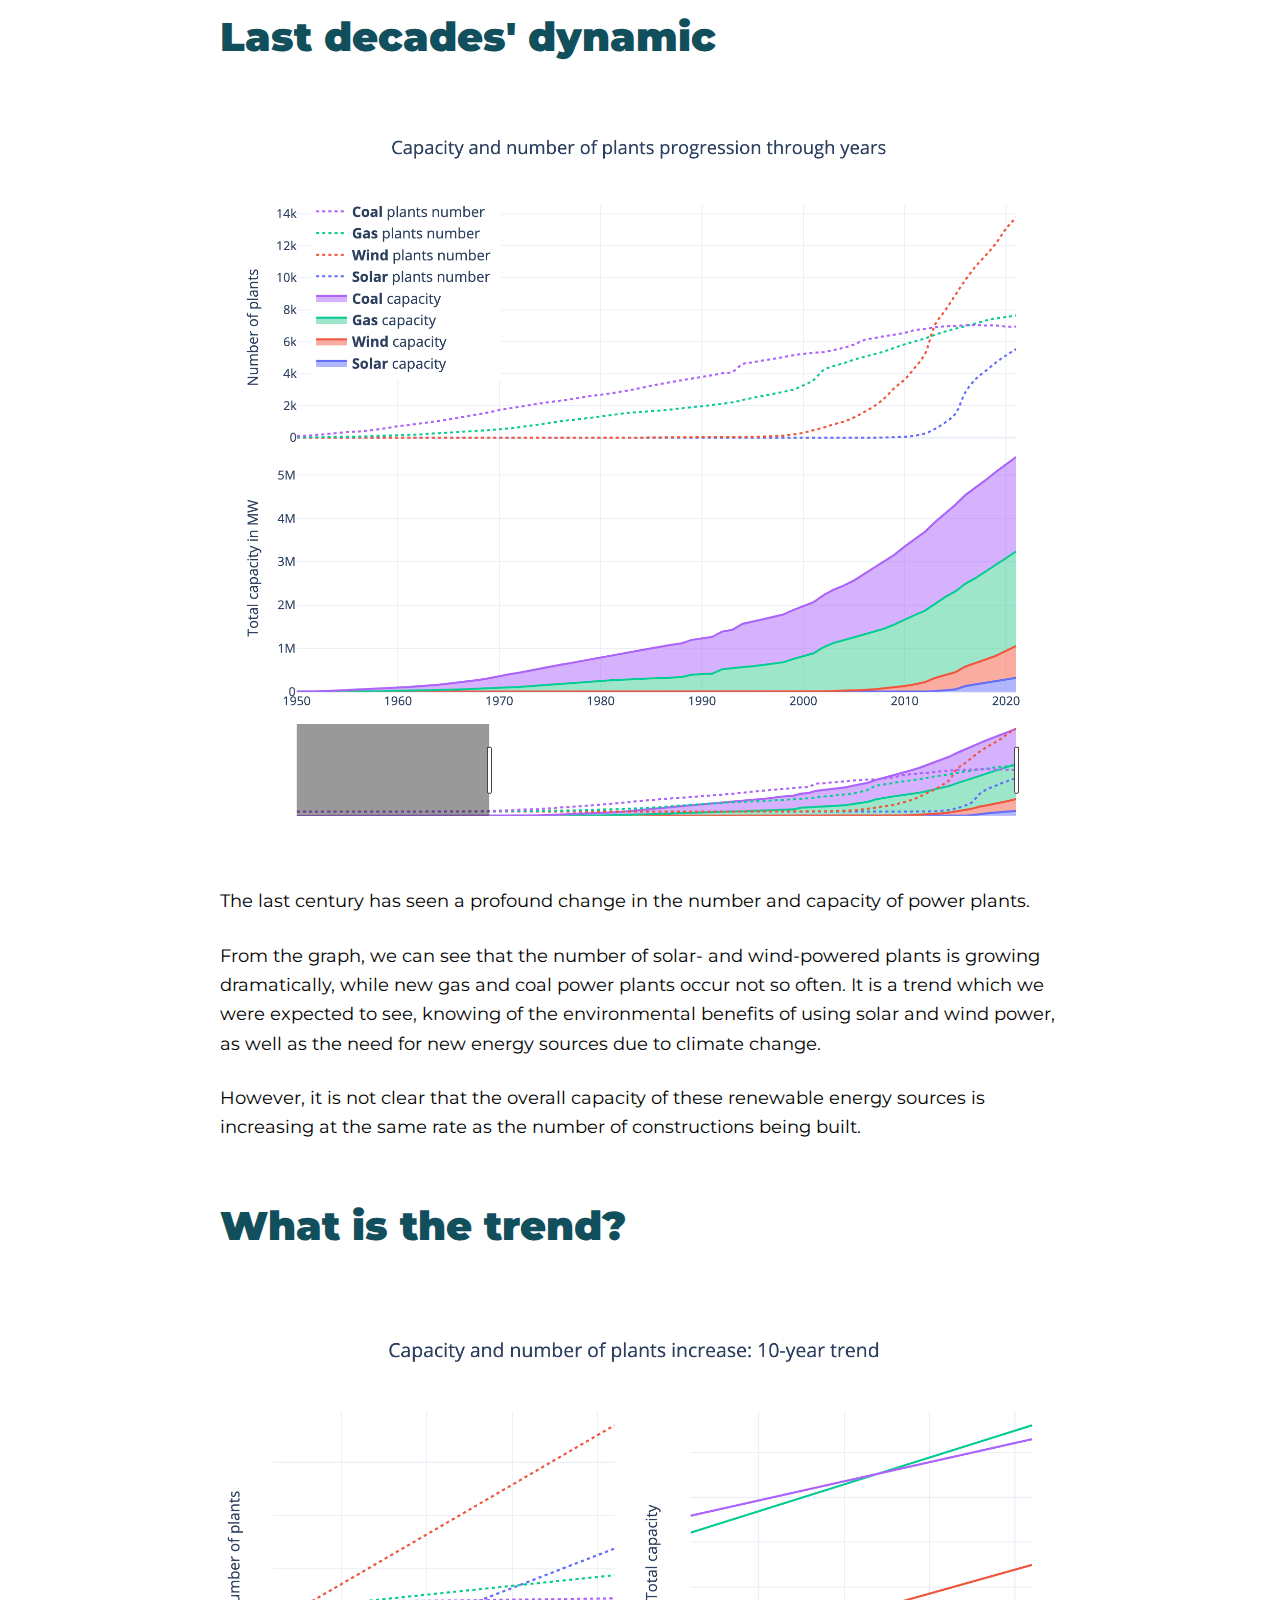
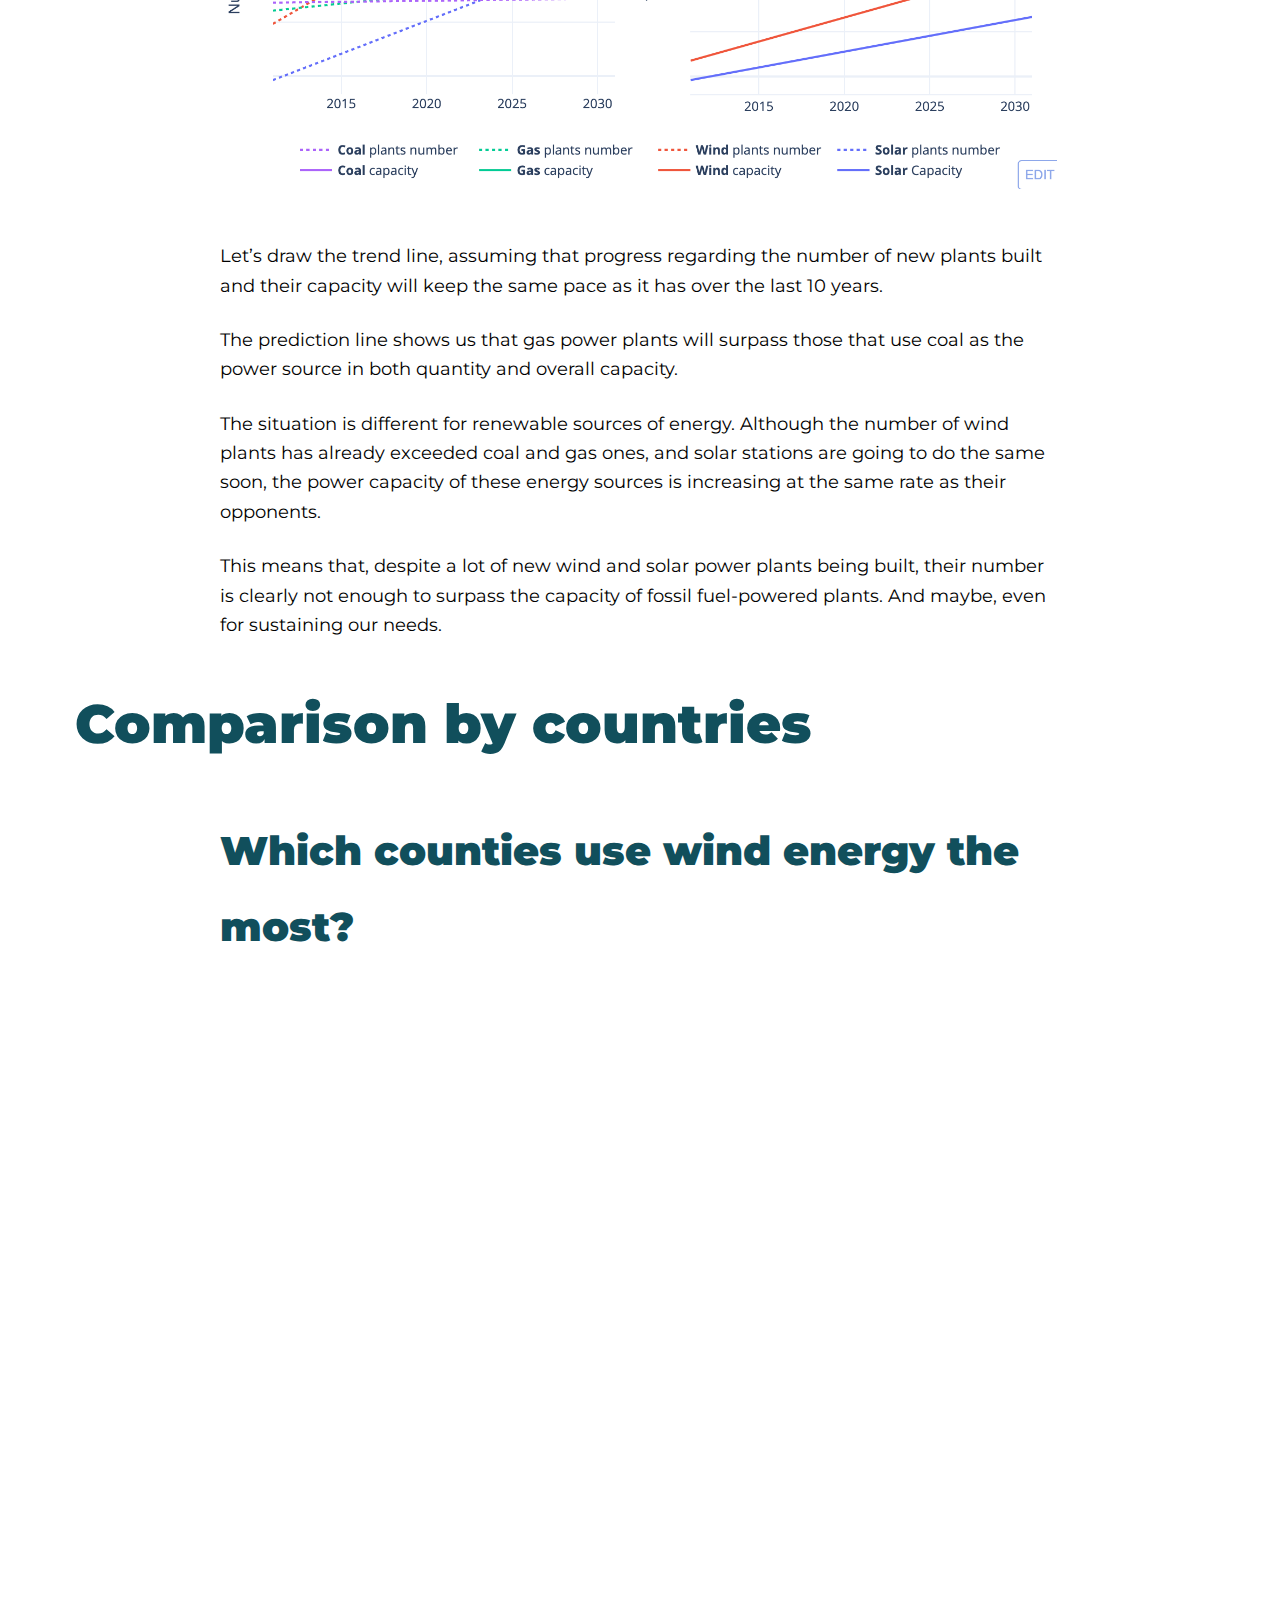
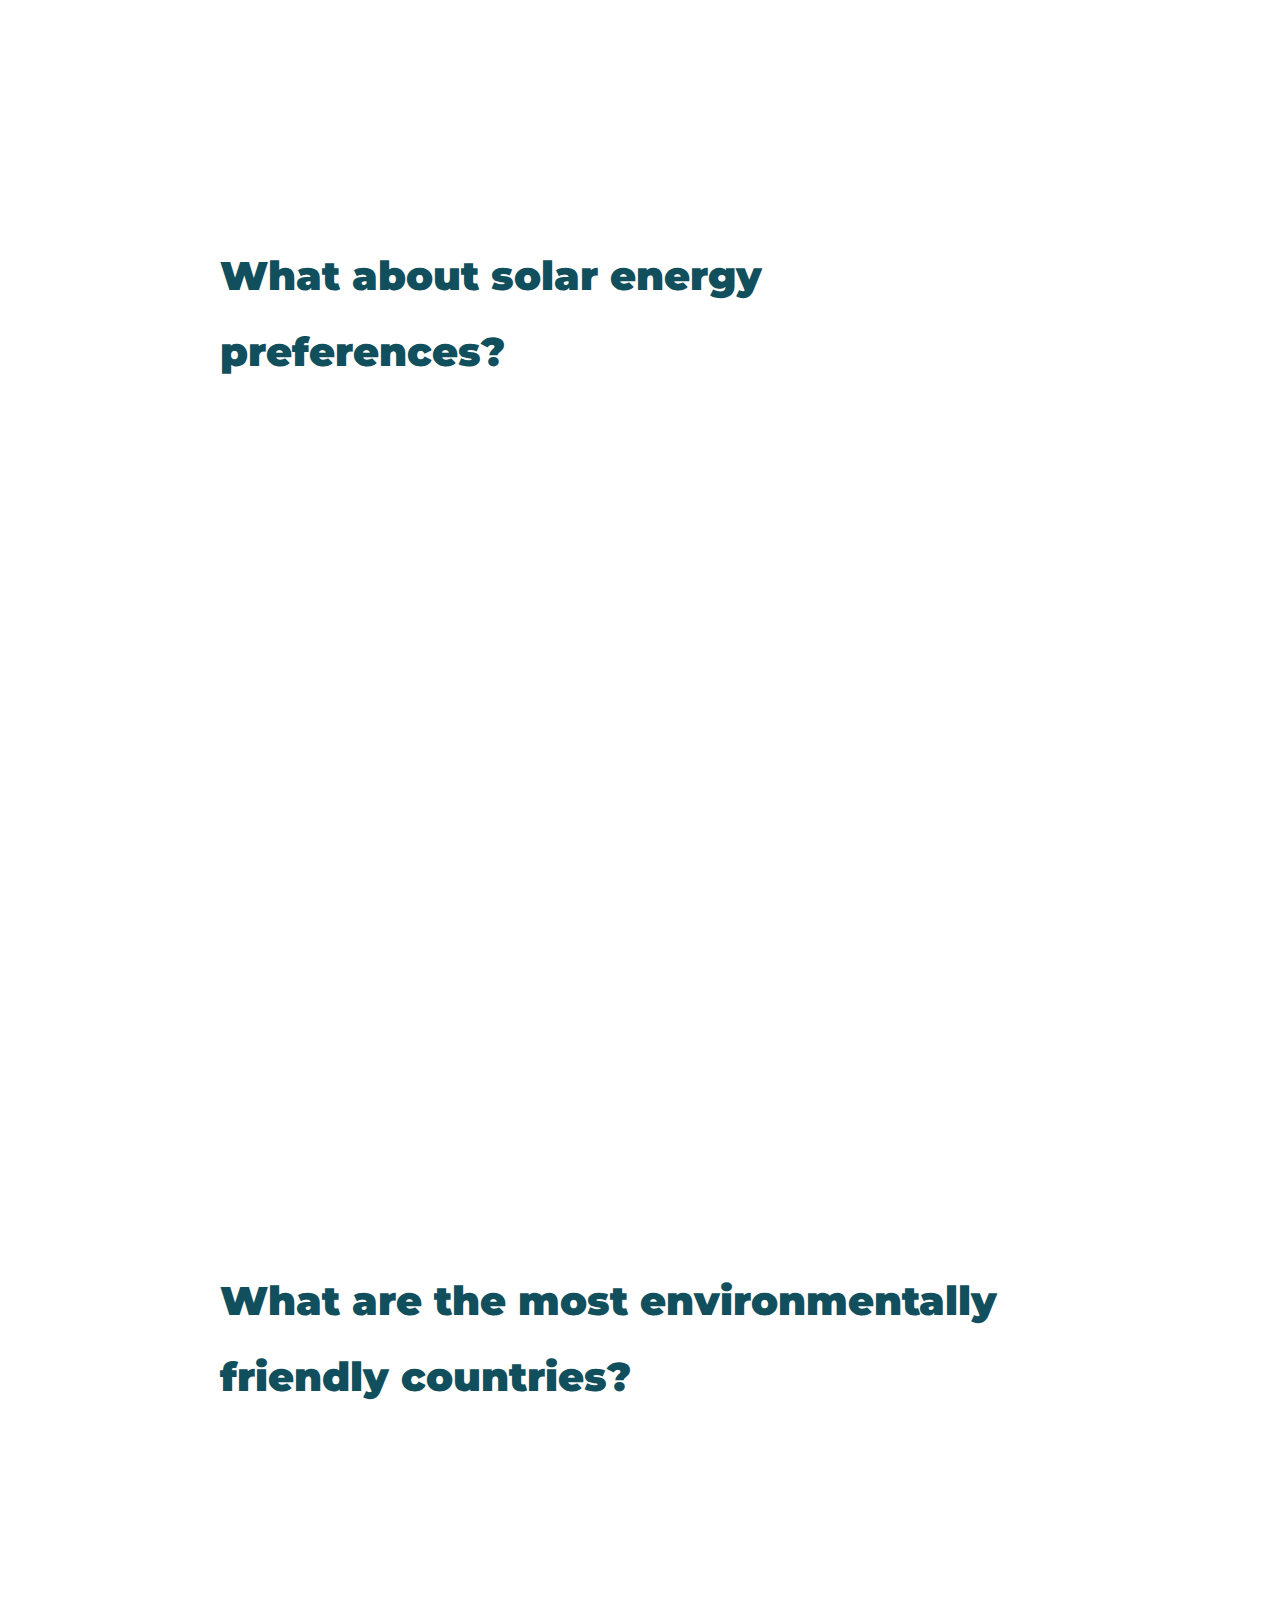
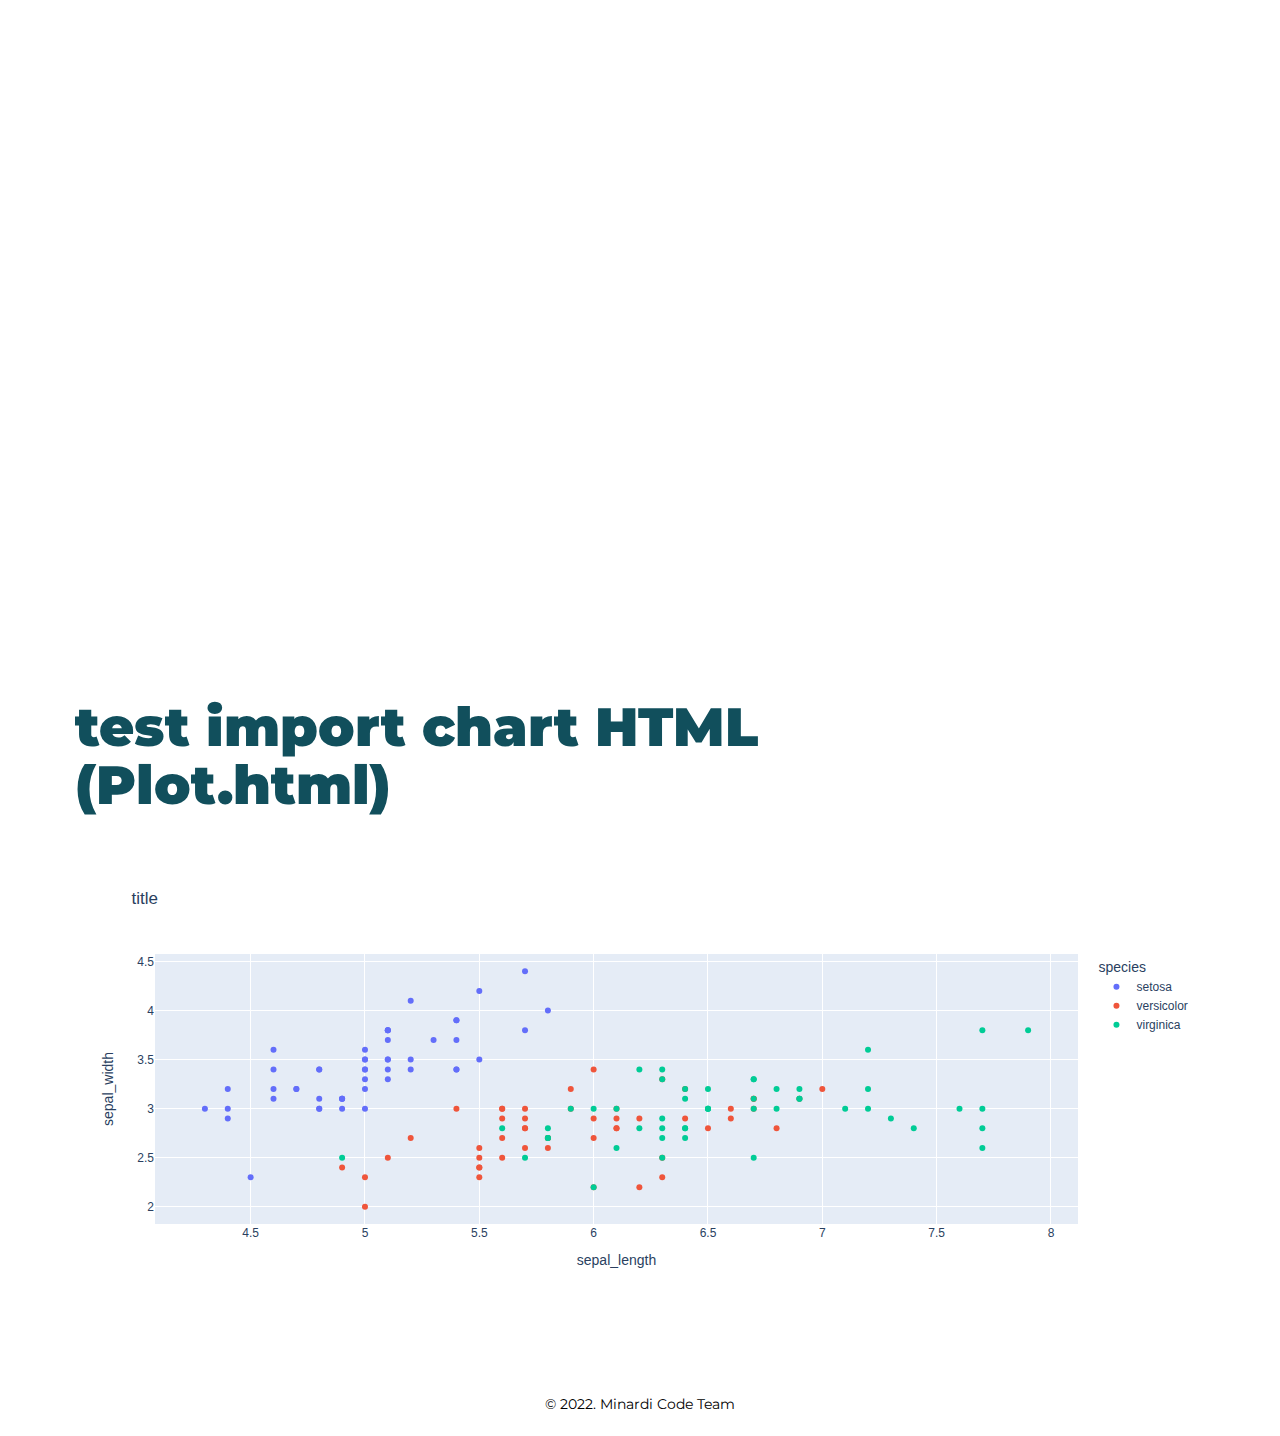
==== commit 7dc26e29: "testing import" ====
--- a/index.html
+++ b/index.html
@@ -204,6 +204,567 @@
             </article>
           </div>
         </section>
+
+        <section id="test" class="subject">
+          <h2 class="subject__title">test import chart HTML (Plot.html)</h2>
+          <div>
+            <script type="text/javascript">
+              window.PlotlyConfig = { MathJaxConfig: "local" };
+            </script>
+            <script src="https://cdn.plot.ly/plotly-2.14.0.min.js"></script>
+            <div
+              id="f37256a0-6bc9-4770-a87d-e1bcc4199f25"
+              class="plotly-graph-div"
+              style="height: 100%; width: 100%"
+            ></div>
+            <script type="text/javascript">
+              window.PLOTLYENV = window.PLOTLYENV || {};
+              if (
+                document.getElementById("f37256a0-6bc9-4770-a87d-e1bcc4199f25")
+              ) {
+                Plotly.newPlot(
+                  "f37256a0-6bc9-4770-a87d-e1bcc4199f25",
+                  [
+                    {
+                      hovertemplate:
+                        "species=setosa<br>sepal_length=%{x}<br>sepal_width=%{y}<extra></extra>",
+                      legendgroup: "setosa",
+                      marker: { color: "#636efa", symbol: "circle" },
+                      mode: "markers",
+                      name: "setosa",
+                      orientation: "v",
+                      showlegend: true,
+                      x: [
+                        5.1, 4.9, 4.7, 4.6, 5.0, 5.4, 4.6, 5.0, 4.4, 4.9, 5.4,
+                        4.8, 4.8, 4.3, 5.8, 5.7, 5.4, 5.1, 5.7, 5.1, 5.4, 5.1,
+                        4.6, 5.1, 4.8, 5.0, 5.0, 5.2, 5.2, 4.7, 4.8, 5.4, 5.2,
+                        5.5, 4.9, 5.0, 5.5, 4.9, 4.4, 5.1, 5.0, 4.5, 4.4, 5.0,
+                        5.1, 4.8, 5.1, 4.6, 5.3, 5.0,
+                      ],
+                      xaxis: "x",
+                      y: [
+                        3.5, 3.0, 3.2, 3.1, 3.6, 3.9, 3.4, 3.4, 2.9, 3.1, 3.7,
+                        3.4, 3.0, 3.0, 4.0, 4.4, 3.9, 3.5, 3.8, 3.8, 3.4, 3.7,
+                        3.6, 3.3, 3.4, 3.0, 3.4, 3.5, 3.4, 3.2, 3.1, 3.4, 4.1,
+                        4.2, 3.1, 3.2, 3.5, 3.1, 3.0, 3.4, 3.5, 2.3, 3.2, 3.5,
+                        3.8, 3.0, 3.8, 3.2, 3.7, 3.3,
+                      ],
+                      yaxis: "y",
+                      type: "scatter",
+                    },
+                    {
+                      hovertemplate:
+                        "species=versicolor<br>sepal_length=%{x}<br>sepal_width=%{y}<extra></extra>",
+                      legendgroup: "versicolor",
+                      marker: { color: "#EF553B", symbol: "circle" },
+                      mode: "markers",
+                      name: "versicolor",
+                      orientation: "v",
+                      showlegend: true,
+                      x: [
+                        7.0, 6.4, 6.9, 5.5, 6.5, 5.7, 6.3, 4.9, 6.6, 5.2, 5.0,
+                        5.9, 6.0, 6.1, 5.6, 6.7, 5.6, 5.8, 6.2, 5.6, 5.9, 6.1,
+                        6.3, 6.1, 6.4, 6.6, 6.8, 6.7, 6.0, 5.7, 5.5, 5.5, 5.8,
+                        6.0, 5.4, 6.0, 6.7, 6.3, 5.6, 5.5, 5.5, 6.1, 5.8, 5.0,
+                        5.6, 5.7, 5.7, 6.2, 5.1, 5.7,
+                      ],
+                      xaxis: "x",
+                      y: [
+                        3.2, 3.2, 3.1, 2.3, 2.8, 2.8, 3.3, 2.4, 2.9, 2.7, 2.0,
+                        3.0, 2.2, 2.9, 2.9, 3.1, 3.0, 2.7, 2.2, 2.5, 3.2, 2.8,
+                        2.5, 2.8, 2.9, 3.0, 2.8, 3.0, 2.9, 2.6, 2.4, 2.4, 2.7,
+                        2.7, 3.0, 3.4, 3.1, 2.3, 3.0, 2.5, 2.6, 3.0, 2.6, 2.3,
+                        2.7, 3.0, 2.9, 2.9, 2.5, 2.8,
+                      ],
+                      yaxis: "y",
+                      type: "scatter",
+                    },
+                    {
+                      hovertemplate:
+                        "species=virginica<br>sepal_length=%{x}<br>sepal_width=%{y}<extra></extra>",
+                      legendgroup: "virginica",
+                      marker: { color: "#00cc96", symbol: "circle" },
+                      mode: "markers",
+                      name: "virginica",
+                      orientation: "v",
+                      showlegend: true,
+                      x: [
+                        6.3, 5.8, 7.1, 6.3, 6.5, 7.6, 4.9, 7.3, 6.7, 7.2, 6.5,
+                        6.4, 6.8, 5.7, 5.8, 6.4, 6.5, 7.7, 7.7, 6.0, 6.9, 5.6,
+                        7.7, 6.3, 6.7, 7.2, 6.2, 6.1, 6.4, 7.2, 7.4, 7.9, 6.4,
+                        6.3, 6.1, 7.7, 6.3, 6.4, 6.0, 6.9, 6.7, 6.9, 5.8, 6.8,
+                        6.7, 6.7, 6.3, 6.5, 6.2, 5.9,
+                      ],
+                      xaxis: "x",
+                      y: [
+                        3.3, 2.7, 3.0, 2.9, 3.0, 3.0, 2.5, 2.9, 2.5, 3.6, 3.2,
+                        2.7, 3.0, 2.5, 2.8, 3.2, 3.0, 3.8, 2.6, 2.2, 3.2, 2.8,
+                        2.8, 2.7, 3.3, 3.2, 2.8, 3.0, 2.8, 3.0, 2.8, 3.8, 2.8,
+                        2.8, 2.6, 3.0, 3.4, 3.1, 3.0, 3.1, 3.1, 3.1, 2.7, 3.2,
+                        3.3, 3.0, 2.5, 3.0, 3.4, 3.0,
+                      ],
+                      yaxis: "y",
+                      type: "scatter",
+                    },
+                  ],
+                  {
+                    template: {
+                      data: {
+                        histogram2dcontour: [
+                          {
+                            type: "histogram2dcontour",
+                            colorbar: { outlinewidth: 0, ticks: "" },
+                            colorscale: [
+                              [0.0, "#0d0887"],
+                              [0.1111111111111111, "#46039f"],
+                              [0.2222222222222222, "#7201a8"],
+                              [0.3333333333333333, "#9c179e"],
+                              [0.4444444444444444, "#bd3786"],
+                              [0.5555555555555556, "#d8576b"],
+                              [0.6666666666666666, "#ed7953"],
+                              [0.7777777777777778, "#fb9f3a"],
+                              [0.8888888888888888, "#fdca26"],
+                              [1.0, "#f0f921"],
+                            ],
+                          },
+                        ],
+                        choropleth: [
+                          {
+                            type: "choropleth",
+                            colorbar: { outlinewidth: 0, ticks: "" },
+                          },
+                        ],
+                        histogram2d: [
+                          {
+                            type: "histogram2d",
+                            colorbar: { outlinewidth: 0, ticks: "" },
+                            colorscale: [
+                              [0.0, "#0d0887"],
+                              [0.1111111111111111, "#46039f"],
+                              [0.2222222222222222, "#7201a8"],
+                              [0.3333333333333333, "#9c179e"],
+                              [0.4444444444444444, "#bd3786"],
+                              [0.5555555555555556, "#d8576b"],
+                              [0.6666666666666666, "#ed7953"],
+                              [0.7777777777777778, "#fb9f3a"],
+                              [0.8888888888888888, "#fdca26"],
+                              [1.0, "#f0f921"],
+                            ],
+                          },
+                        ],
+                        heatmap: [
+                          {
+                            type: "heatmap",
+                            colorbar: { outlinewidth: 0, ticks: "" },
+                            colorscale: [
+                              [0.0, "#0d0887"],
+                              [0.1111111111111111, "#46039f"],
+                              [0.2222222222222222, "#7201a8"],
+                              [0.3333333333333333, "#9c179e"],
+                              [0.4444444444444444, "#bd3786"],
+                              [0.5555555555555556, "#d8576b"],
+                              [0.6666666666666666, "#ed7953"],
+                              [0.7777777777777778, "#fb9f3a"],
+                              [0.8888888888888888, "#fdca26"],
+                              [1.0, "#f0f921"],
+                            ],
+                          },
+                        ],
+                        heatmapgl: [
+                          {
+                            type: "heatmapgl",
+                            colorbar: { outlinewidth: 0, ticks: "" },
+                            colorscale: [
+                              [0.0, "#0d0887"],
+                              [0.1111111111111111, "#46039f"],
+                              [0.2222222222222222, "#7201a8"],
+                              [0.3333333333333333, "#9c179e"],
+                              [0.4444444444444444, "#bd3786"],
+                              [0.5555555555555556, "#d8576b"],
+                              [0.6666666666666666, "#ed7953"],
+                              [0.7777777777777778, "#fb9f3a"],
+                              [0.8888888888888888, "#fdca26"],
+                              [1.0, "#f0f921"],
+                            ],
+                          },
+                        ],
+                        contourcarpet: [
+                          {
+                            type: "contourcarpet",
+                            colorbar: { outlinewidth: 0, ticks: "" },
+                          },
+                        ],
+                        contour: [
+                          {
+                            type: "contour",
+                            colorbar: { outlinewidth: 0, ticks: "" },
+                            colorscale: [
+                              [0.0, "#0d0887"],
+                              [0.1111111111111111, "#46039f"],
+                              [0.2222222222222222, "#7201a8"],
+                              [0.3333333333333333, "#9c179e"],
+                              [0.4444444444444444, "#bd3786"],
+                              [0.5555555555555556, "#d8576b"],
+                              [0.6666666666666666, "#ed7953"],
+                              [0.7777777777777778, "#fb9f3a"],
+                              [0.8888888888888888, "#fdca26"],
+                              [1.0, "#f0f921"],
+                            ],
+                          },
+                        ],
+                        surface: [
+                          {
+                            type: "surface",
+                            colorbar: { outlinewidth: 0, ticks: "" },
+                            colorscale: [
+                              [0.0, "#0d0887"],
+                              [0.1111111111111111, "#46039f"],
+                              [0.2222222222222222, "#7201a8"],
+                              [0.3333333333333333, "#9c179e"],
+                              [0.4444444444444444, "#bd3786"],
+                              [0.5555555555555556, "#d8576b"],
+                              [0.6666666666666666, "#ed7953"],
+                              [0.7777777777777778, "#fb9f3a"],
+                              [0.8888888888888888, "#fdca26"],
+                              [1.0, "#f0f921"],
+                            ],
+                          },
+                        ],
+                        mesh3d: [
+                          {
+                            type: "mesh3d",
+                            colorbar: { outlinewidth: 0, ticks: "" },
+                          },
+                        ],
+                        scatter: [
+                          {
+                            fillpattern: {
+                              fillmode: "overlay",
+                              size: 10,
+                              solidity: 0.2,
+                            },
+                            type: "scatter",
+                          },
+                        ],
+                        parcoords: [
+                          {
+                            type: "parcoords",
+                            line: { colorbar: { outlinewidth: 0, ticks: "" } },
+                          },
+                        ],
+                        scatterpolargl: [
+                          {
+                            type: "scatterpolargl",
+                            marker: {
+                              colorbar: { outlinewidth: 0, ticks: "" },
+                            },
+                          },
+                        ],
+                        bar: [
+                          {
+                            error_x: { color: "#2a3f5f" },
+                            error_y: { color: "#2a3f5f" },
+                            marker: {
+                              line: { color: "#E5ECF6", width: 0.5 },
+                              pattern: {
+                                fillmode: "overlay",
+                                size: 10,
+                                solidity: 0.2,
+                              },
+                            },
+                            type: "bar",
+                          },
+                        ],
+                        scattergeo: [
+                          {
+                            type: "scattergeo",
+                            marker: {
+                              colorbar: { outlinewidth: 0, ticks: "" },
+                            },
+                          },
+                        ],
+                        scatterpolar: [
+                          {
+                            type: "scatterpolar",
+                            marker: {
+                              colorbar: { outlinewidth: 0, ticks: "" },
+                            },
+                          },
+                        ],
+                        histogram: [
+                          {
+                            marker: {
+                              pattern: {
+                                fillmode: "overlay",
+                                size: 10,
+                                solidity: 0.2,
+                              },
+                            },
+                            type: "histogram",
+                          },
+                        ],
+                        scattergl: [
+                          {
+                            type: "scattergl",
+                            marker: {
+                              colorbar: { outlinewidth: 0, ticks: "" },
+                            },
+                          },
+                        ],
+                        scatter3d: [
+                          {
+                            type: "scatter3d",
+                            line: { colorbar: { outlinewidth: 0, ticks: "" } },
+                            marker: {
+                              colorbar: { outlinewidth: 0, ticks: "" },
+                            },
+                          },
+                        ],
+                        scattermapbox: [
+                          {
+                            type: "scattermapbox",
+                            marker: {
+                              colorbar: { outlinewidth: 0, ticks: "" },
+                            },
+                          },
+                        ],
+                        scatterternary: [
+                          {
+                            type: "scatterternary",
+                            marker: {
+                              colorbar: { outlinewidth: 0, ticks: "" },
+                            },
+                          },
+                        ],
+                        scattercarpet: [
+                          {
+                            type: "scattercarpet",
+                            marker: {
+                              colorbar: { outlinewidth: 0, ticks: "" },
+                            },
+                          },
+                        ],
+                        carpet: [
+                          {
+                            aaxis: {
+                              endlinecolor: "#2a3f5f",
+                              gridcolor: "white",
+                              linecolor: "white",
+                              minorgridcolor: "white",
+                              startlinecolor: "#2a3f5f",
+                            },
+                            baxis: {
+                              endlinecolor: "#2a3f5f",
+                              gridcolor: "white",
+                              linecolor: "white",
+                              minorgridcolor: "white",
+                              startlinecolor: "#2a3f5f",
+                            },
+                            type: "carpet",
+                          },
+                        ],
+                        table: [
+                          {
+                            cells: {
+                              fill: { color: "#EBF0F8" },
+                              line: { color: "white" },
+                            },
+                            header: {
+                              fill: { color: "#C8D4E3" },
+                              line: { color: "white" },
+                            },
+                            type: "table",
+                          },
+                        ],
+                        barpolar: [
+                          {
+                            marker: {
+                              line: { color: "#E5ECF6", width: 0.5 },
+                              pattern: {
+                                fillmode: "overlay",
+                                size: 10,
+                                solidity: 0.2,
+                              },
+                            },
+                            type: "barpolar",
+                          },
+                        ],
+                        pie: [{ automargin: true, type: "pie" }],
+                      },
+                      layout: {
+                        autotypenumbers: "strict",
+                        colorway: [
+                          "#636efa",
+                          "#EF553B",
+                          "#00cc96",
+                          "#ab63fa",
+                          "#FFA15A",
+                          "#19d3f3",
+                          "#FF6692",
+                          "#B6E880",
+                          "#FF97FF",
+                          "#FECB52",
+                        ],
+                        font: { color: "#2a3f5f" },
+                        hovermode: "closest",
+                        hoverlabel: { align: "left" },
+                        paper_bgcolor: "white",
+                        plot_bgcolor: "#E5ECF6",
+                        polar: {
+                          bgcolor: "#E5ECF6",
+                          angularaxis: {
+                            gridcolor: "white",
+                            linecolor: "white",
+                            ticks: "",
+                          },
+                          radialaxis: {
+                            gridcolor: "white",
+                            linecolor: "white",
+                            ticks: "",
+                          },
+                        },
+                        ternary: {
+                          bgcolor: "#E5ECF6",
+                          aaxis: {
+                            gridcolor: "white",
+                            linecolor: "white",
+                            ticks: "",
+                          },
+                          baxis: {
+                            gridcolor: "white",
+                            linecolor: "white",
+                            ticks: "",
+                          },
+                          caxis: {
+                            gridcolor: "white",
+                            linecolor: "white",
+                            ticks: "",
+                          },
+                        },
+                        coloraxis: { colorbar: { outlinewidth: 0, ticks: "" } },
+                        colorscale: {
+                          sequential: [
+                            [0.0, "#0d0887"],
+                            [0.1111111111111111, "#46039f"],
+                            [0.2222222222222222, "#7201a8"],
+                            [0.3333333333333333, "#9c179e"],
+                            [0.4444444444444444, "#bd3786"],
+                            [0.5555555555555556, "#d8576b"],
+                            [0.6666666666666666, "#ed7953"],
+                            [0.7777777777777778, "#fb9f3a"],
+                            [0.8888888888888888, "#fdca26"],
+                            [1.0, "#f0f921"],
+                          ],
+                          sequentialminus: [
+                            [0.0, "#0d0887"],
+                            [0.1111111111111111, "#46039f"],
+                            [0.2222222222222222, "#7201a8"],
+                            [0.3333333333333333, "#9c179e"],
+                            [0.4444444444444444, "#bd3786"],
+                            [0.5555555555555556, "#d8576b"],
+                            [0.6666666666666666, "#ed7953"],
+                            [0.7777777777777778, "#fb9f3a"],
+                            [0.8888888888888888, "#fdca26"],
+                            [1.0, "#f0f921"],
+                          ],
+                          diverging: [
+                            [0, "#8e0152"],
+                            [0.1, "#c51b7d"],
+                            [0.2, "#de77ae"],
+                            [0.3, "#f1b6da"],
+                            [0.4, "#fde0ef"],
+                            [0.5, "#f7f7f7"],
+                            [0.6, "#e6f5d0"],
+                            [0.7, "#b8e186"],
+                            [0.8, "#7fbc41"],
+                            [0.9, "#4d9221"],
+                            [1, "#276419"],
+                          ],
+                        },
+                        xaxis: {
+                          gridcolor: "white",
+                          linecolor: "white",
+                          ticks: "",
+                          title: { standoff: 15 },
+                          zerolinecolor: "white",
+                          automargin: true,
+                          zerolinewidth: 2,
+                        },
+                        yaxis: {
+                          gridcolor: "white",
+                          linecolor: "white",
+                          ticks: "",
+                          title: { standoff: 15 },
+                          zerolinecolor: "white",
+                          automargin: true,
+                          zerolinewidth: 2,
+                        },
+                        scene: {
+                          xaxis: {
+                            backgroundcolor: "#E5ECF6",
+                            gridcolor: "white",
+                            linecolor: "white",
+                            showbackground: true,
+                            ticks: "",
+                            zerolinecolor: "white",
+                            gridwidth: 2,
+                          },
+                          yaxis: {
+                            backgroundcolor: "#E5ECF6",
+                            gridcolor: "white",
+                            linecolor: "white",
+                            showbackground: true,
+                            ticks: "",
+                            zerolinecolor: "white",
+                            gridwidth: 2,
+                          },
+                          zaxis: {
+                            backgroundcolor: "#E5ECF6",
+                            gridcolor: "white",
+                            linecolor: "white",
+                            showbackground: true,
+                            ticks: "",
+                            zerolinecolor: "white",
+                            gridwidth: 2,
+                          },
+                        },
+                        shapedefaults: { line: { color: "#2a3f5f" } },
+                        annotationdefaults: {
+                          arrowcolor: "#2a3f5f",
+                          arrowhead: 0,
+                          arrowwidth: 1,
+                        },
+                        geo: {
+                          bgcolor: "white",
+                          landcolor: "#E5ECF6",
+                          subunitcolor: "white",
+                          showland: true,
+                          showlakes: true,
+                          lakecolor: "white",
+                        },
+                        title: { x: 0.05 },
+                        mapbox: { style: "light" },
+                      },
+                    },
+                    xaxis: {
+                      anchor: "y",
+                      domain: [0.0, 1.0],
+                      title: { text: "sepal_length" },
+                    },
+                    yaxis: {
+                      anchor: "x",
+                      domain: [0.0, 1.0],
+                      title: { text: "sepal_width" },
+                    },
+                    legend: { title: { text: "species" }, tracegroupgap: 0 },
+                    title: { text: "title" },
+                  },
+                  { responsive: true }
+                );
+              }
+            </script>
+          </div>
+        </section>
       </main>
     </div>
 
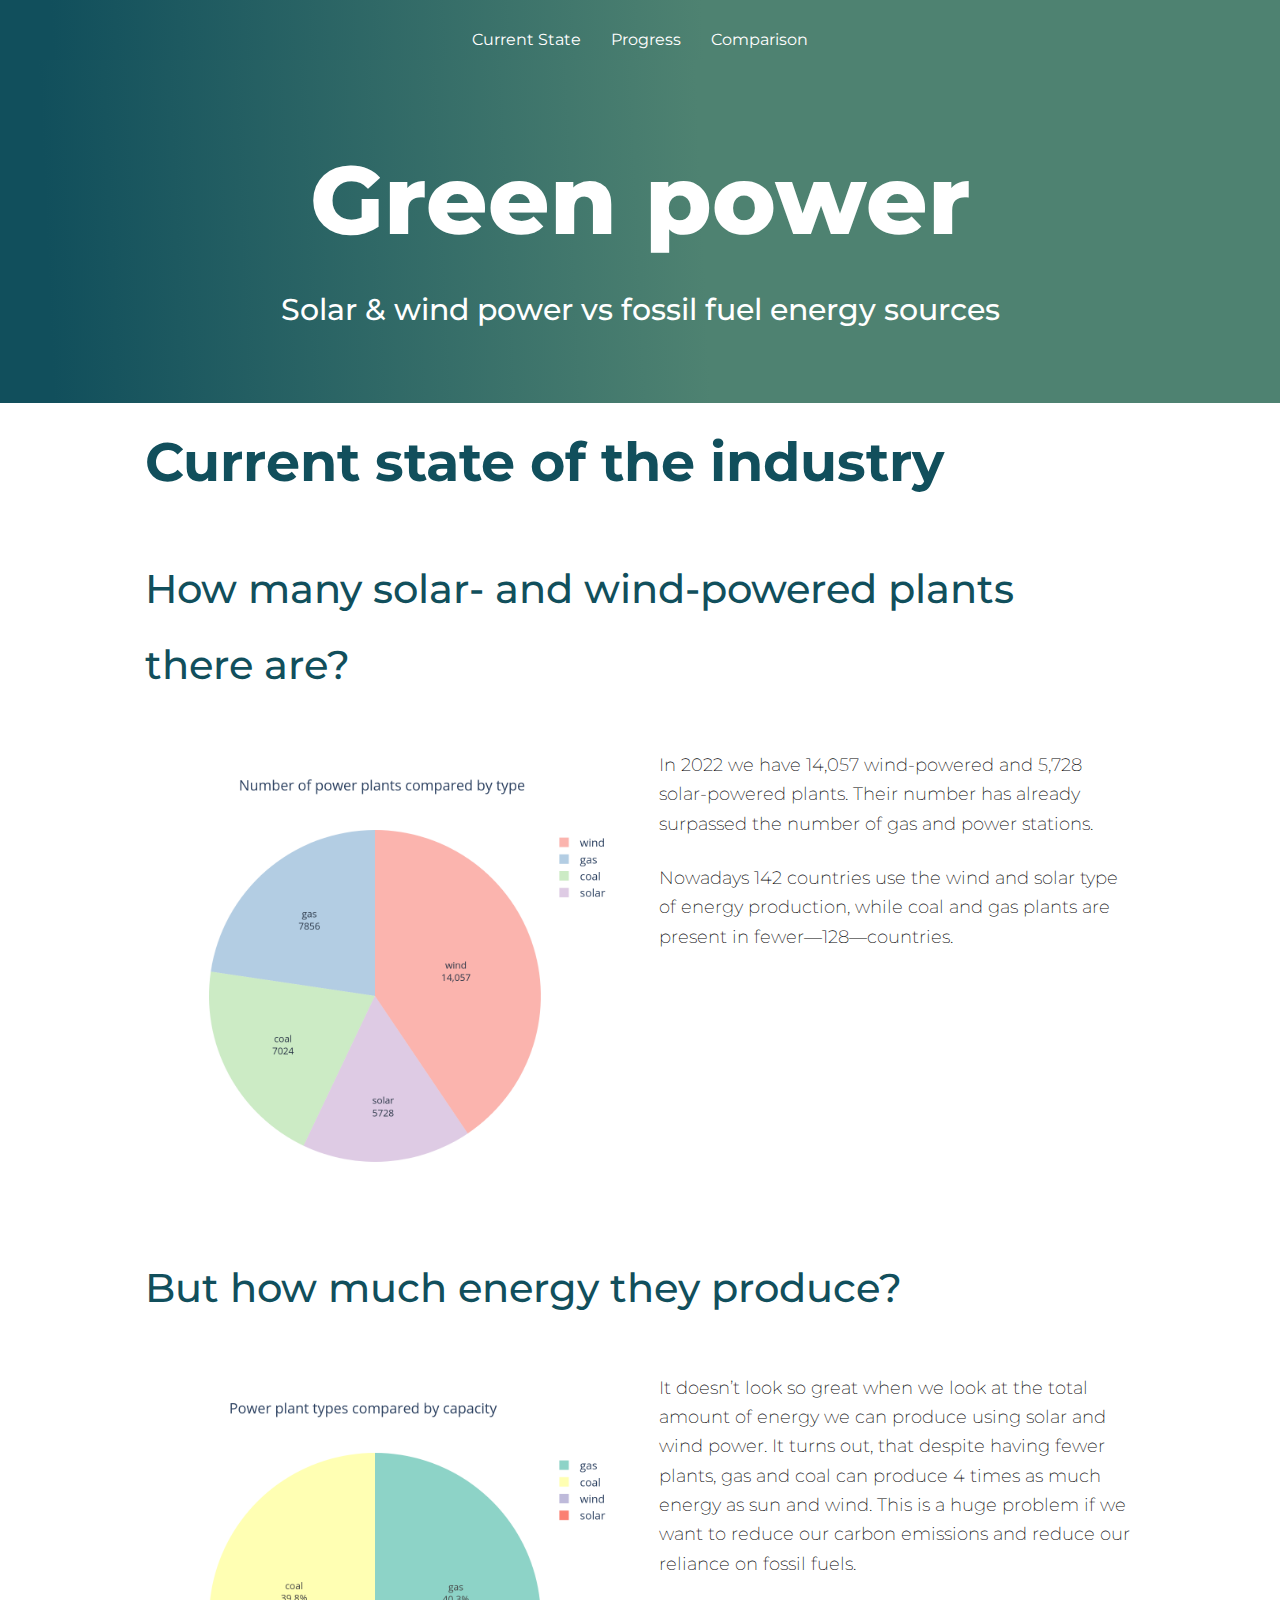
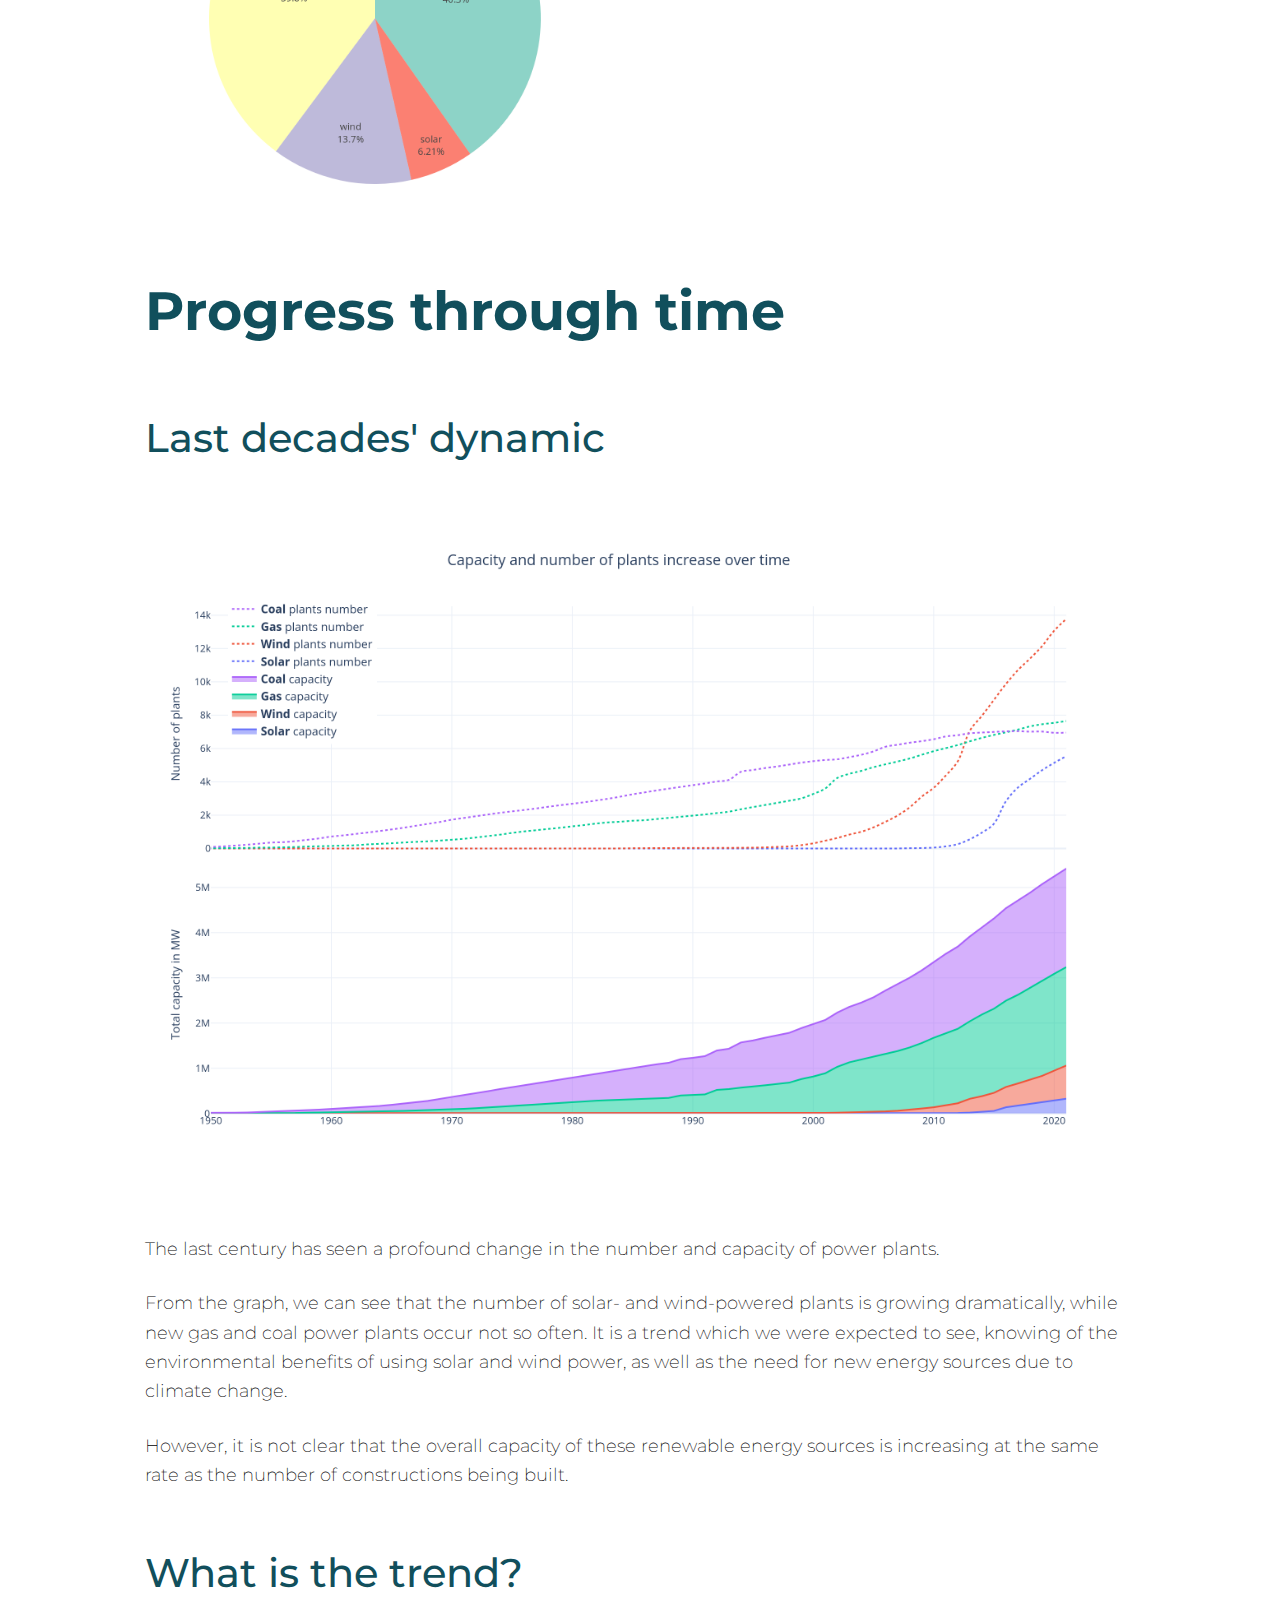
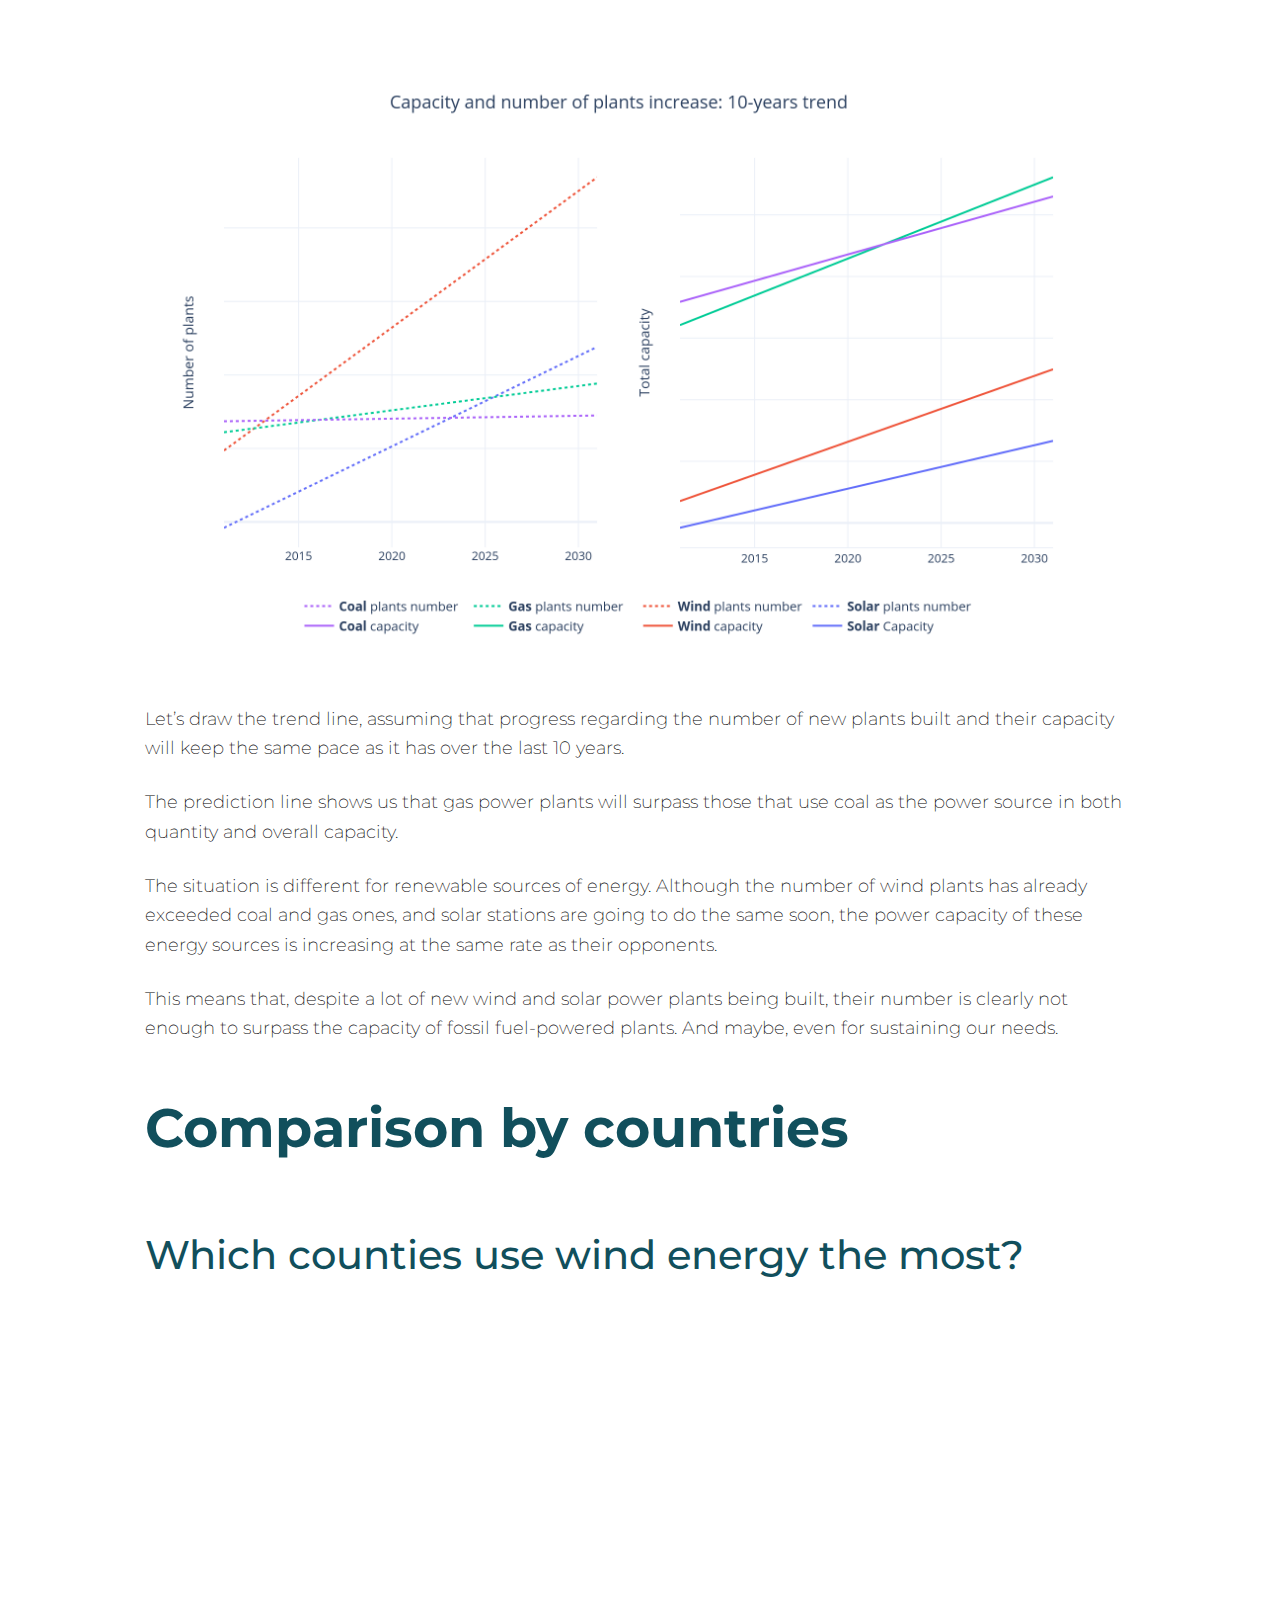
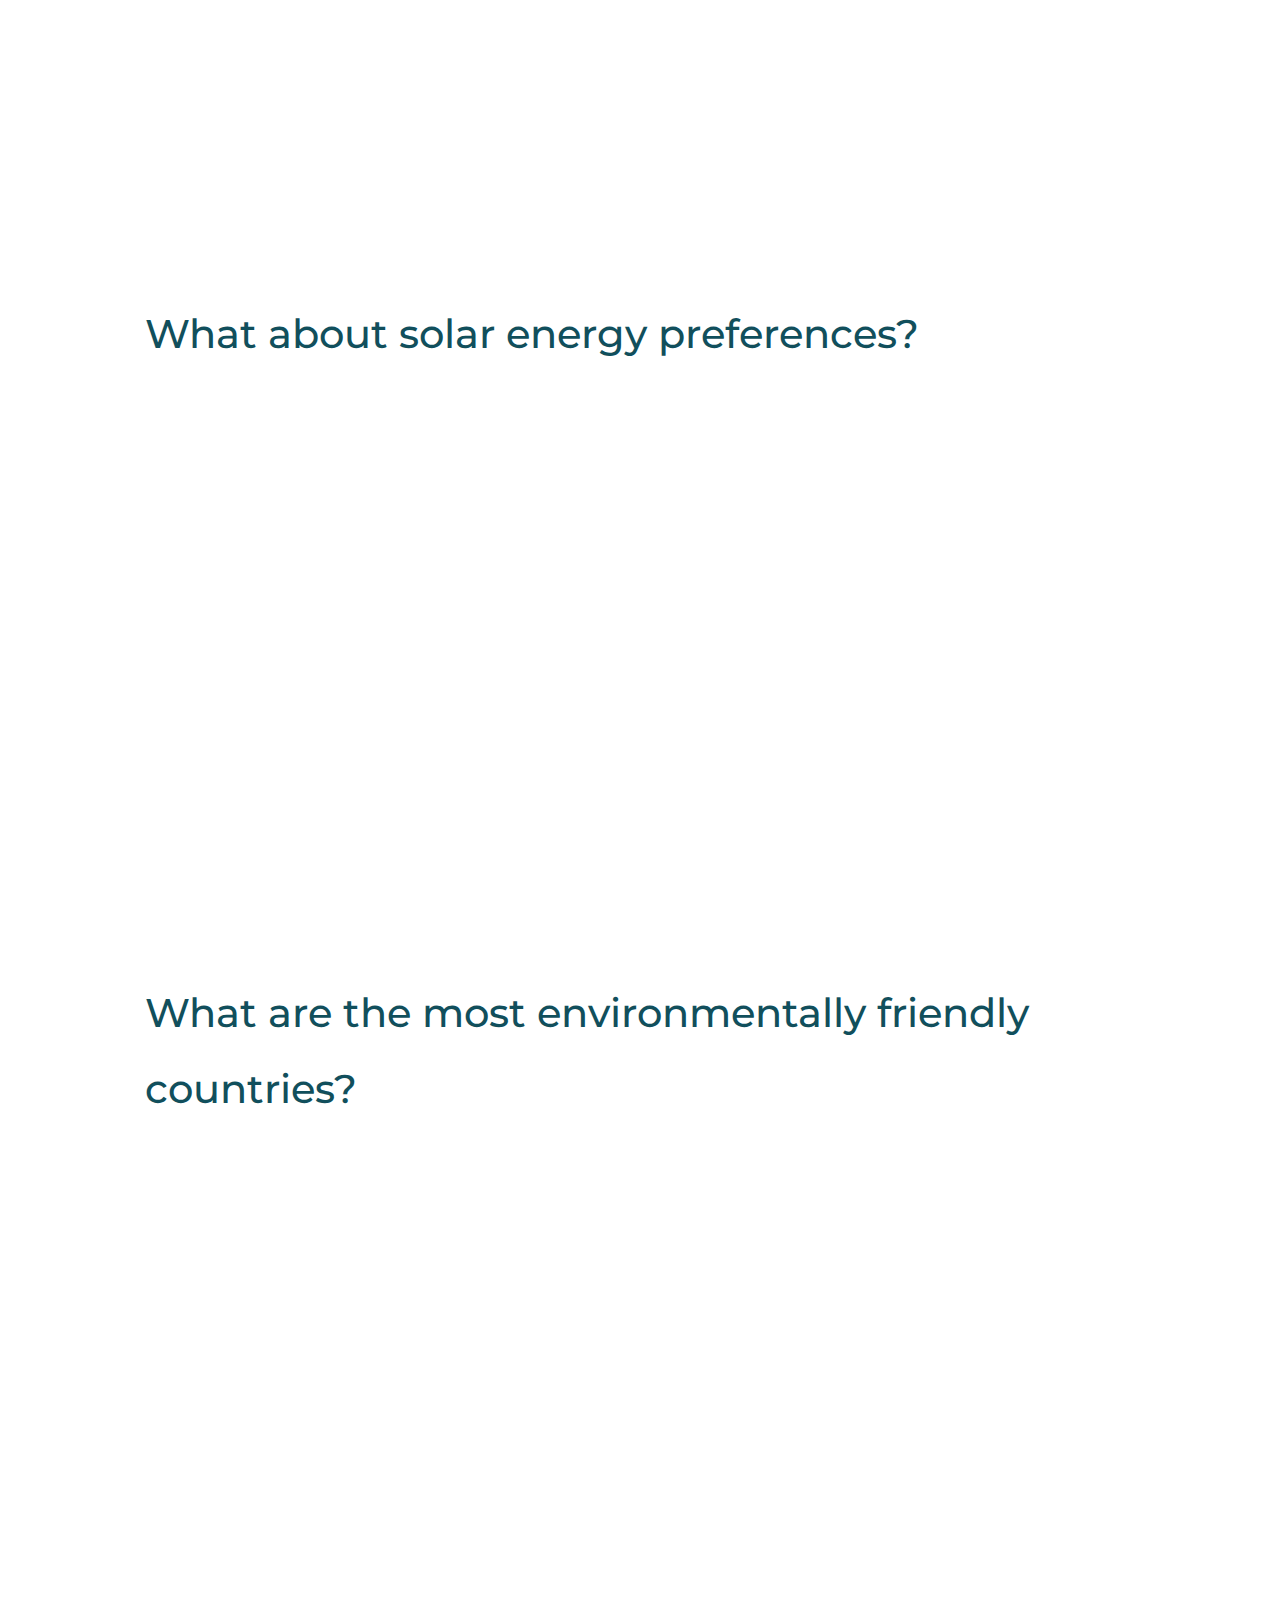
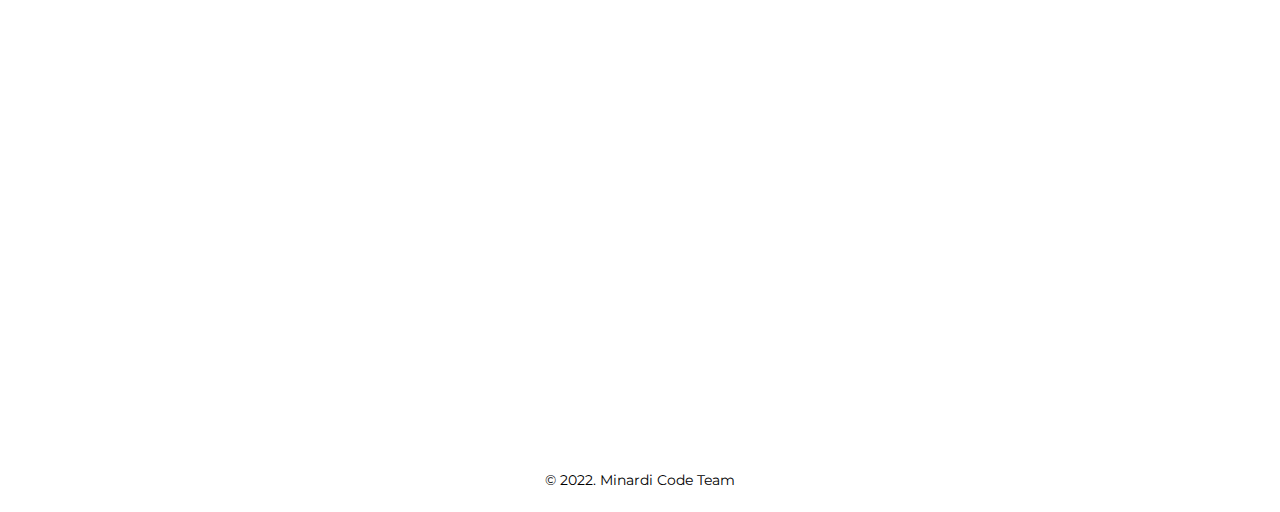
==== commit 2c75f24f: "v2.0" ====
--- a/index.html
+++ b/index.html
@@ -46,7 +46,7 @@
               </h2>
               <div>
                 <img
-                  src="./images/how_many_plants.png"
+                  src="./images/Number_of_power_plants_compared_by_type.png"
                   alt="how many plants"
                   class="block__image"
                 />
@@ -69,8 +69,8 @@
               <h2 class="block__title">But how much energy they produce?</h2>
               <div>
                 <img
-                  src="./images/how_much_energy.png"
-                  alt="How"
+                  src="./images/Power_plant_types_compared_by_capacity.png"
+                  alt="How much energy"
                   class="block__image"
                 />
               </div>
@@ -95,7 +95,7 @@
               <h2 class="block__title">Last decades' dynamic</h2>
               <div>
                 <img
-                  src="./images/last_decades.png"
+                  src="./images/Capacity and number of plants increase over time.png"
                   alt="last decades dynamic"
                   class="block__image"
                 />
@@ -125,7 +125,7 @@
               <h2 class="block__title">What is the trend?</h2>
               <div>
                 <img
-                  src="./images/the_trend.png"
+                  src="./images/Capacity and number of plants increase_ 10-years trend.png"
                   alt="How"
                   class="block__image"
                 />
@@ -158,6 +158,7 @@
             </article>
           </div>
         </section>
+
         <section id="comparison" class="subject">
           <h2 class="subject__title">Comparison by countries</h2>
 
@@ -169,19 +170,20 @@
               <div>
                 <iframe
                   width="900"
-                  height="800"
+                  height="530"
                   frameborder="0"
                   scrolling="no"
                   src="//plotly.com/~WanomiR/20.embed"
                 ></iframe>
               </div>
             </article>
+
             <article class="block block__vertical">
               <h2 class="block__title">What about solar energy preferences?</h2>
               <div>
                 <iframe
                   width="900"
-                  height="800"
+                  height="530"
                   frameborder="0"
                   scrolling="no"
                   src="//plotly.com/~WanomiR/22.embed"
@@ -204,567 +206,6 @@
             </article>
           </div>
         </section>
-
-        <section id="test" class="subject">
-          <h2 class="subject__title">test import chart HTML (Plot.html)</h2>
-          <div>
-            <script type="text/javascript">
-              window.PlotlyConfig = { MathJaxConfig: "local" };
-            </script>
-            <script src="https://cdn.plot.ly/plotly-2.14.0.min.js"></script>
-            <div
-              id="f37256a0-6bc9-4770-a87d-e1bcc4199f25"
-              class="plotly-graph-div"
-              style="height: 100%; width: 100%"
-            ></div>
-            <script type="text/javascript">
-              window.PLOTLYENV = window.PLOTLYENV || {};
-              if (
-                document.getElementById("f37256a0-6bc9-4770-a87d-e1bcc4199f25")
-              ) {
-                Plotly.newPlot(
-                  "f37256a0-6bc9-4770-a87d-e1bcc4199f25",
-                  [
-                    {
-                      hovertemplate:
-                        "species=setosa<br>sepal_length=%{x}<br>sepal_width=%{y}<extra></extra>",
-                      legendgroup: "setosa",
-                      marker: { color: "#636efa", symbol: "circle" },
-                      mode: "markers",
-                      name: "setosa",
-                      orientation: "v",
-                      showlegend: true,
-                      x: [
-                        5.1, 4.9, 4.7, 4.6, 5.0, 5.4, 4.6, 5.0, 4.4, 4.9, 5.4,
-                        4.8, 4.8, 4.3, 5.8, 5.7, 5.4, 5.1, 5.7, 5.1, 5.4, 5.1,
-                        4.6, 5.1, 4.8, 5.0, 5.0, 5.2, 5.2, 4.7, 4.8, 5.4, 5.2,
-                        5.5, 4.9, 5.0, 5.5, 4.9, 4.4, 5.1, 5.0, 4.5, 4.4, 5.0,
-                        5.1, 4.8, 5.1, 4.6, 5.3, 5.0,
-                      ],
-                      xaxis: "x",
-                      y: [
-                        3.5, 3.0, 3.2, 3.1, 3.6, 3.9, 3.4, 3.4, 2.9, 3.1, 3.7,
-                        3.4, 3.0, 3.0, 4.0, 4.4, 3.9, 3.5, 3.8, 3.8, 3.4, 3.7,
-                        3.6, 3.3, 3.4, 3.0, 3.4, 3.5, 3.4, 3.2, 3.1, 3.4, 4.1,
-                        4.2, 3.1, 3.2, 3.5, 3.1, 3.0, 3.4, 3.5, 2.3, 3.2, 3.5,
-                        3.8, 3.0, 3.8, 3.2, 3.7, 3.3,
-                      ],
-                      yaxis: "y",
-                      type: "scatter",
-                    },
-                    {
-                      hovertemplate:
-                        "species=versicolor<br>sepal_length=%{x}<br>sepal_width=%{y}<extra></extra>",
-                      legendgroup: "versicolor",
-                      marker: { color: "#EF553B", symbol: "circle" },
-                      mode: "markers",
-                      name: "versicolor",
-                      orientation: "v",
-                      showlegend: true,
-                      x: [
-                        7.0, 6.4, 6.9, 5.5, 6.5, 5.7, 6.3, 4.9, 6.6, 5.2, 5.0,
-                        5.9, 6.0, 6.1, 5.6, 6.7, 5.6, 5.8, 6.2, 5.6, 5.9, 6.1,
-                        6.3, 6.1, 6.4, 6.6, 6.8, 6.7, 6.0, 5.7, 5.5, 5.5, 5.8,
-                        6.0, 5.4, 6.0, 6.7, 6.3, 5.6, 5.5, 5.5, 6.1, 5.8, 5.0,
-                        5.6, 5.7, 5.7, 6.2, 5.1, 5.7,
-                      ],
-                      xaxis: "x",
-                      y: [
-                        3.2, 3.2, 3.1, 2.3, 2.8, 2.8, 3.3, 2.4, 2.9, 2.7, 2.0,
-                        3.0, 2.2, 2.9, 2.9, 3.1, 3.0, 2.7, 2.2, 2.5, 3.2, 2.8,
-                        2.5, 2.8, 2.9, 3.0, 2.8, 3.0, 2.9, 2.6, 2.4, 2.4, 2.7,
-                        2.7, 3.0, 3.4, 3.1, 2.3, 3.0, 2.5, 2.6, 3.0, 2.6, 2.3,
-                        2.7, 3.0, 2.9, 2.9, 2.5, 2.8,
-                      ],
-                      yaxis: "y",
-                      type: "scatter",
-                    },
-                    {
-                      hovertemplate:
-                        "species=virginica<br>sepal_length=%{x}<br>sepal_width=%{y}<extra></extra>",
-                      legendgroup: "virginica",
-                      marker: { color: "#00cc96", symbol: "circle" },
-                      mode: "markers",
-                      name: "virginica",
-                      orientation: "v",
-                      showlegend: true,
-                      x: [
-                        6.3, 5.8, 7.1, 6.3, 6.5, 7.6, 4.9, 7.3, 6.7, 7.2, 6.5,
-                        6.4, 6.8, 5.7, 5.8, 6.4, 6.5, 7.7, 7.7, 6.0, 6.9, 5.6,
-                        7.7, 6.3, 6.7, 7.2, 6.2, 6.1, 6.4, 7.2, 7.4, 7.9, 6.4,
-                        6.3, 6.1, 7.7, 6.3, 6.4, 6.0, 6.9, 6.7, 6.9, 5.8, 6.8,
-                        6.7, 6.7, 6.3, 6.5, 6.2, 5.9,
-                      ],
-                      xaxis: "x",
-                      y: [
-                        3.3, 2.7, 3.0, 2.9, 3.0, 3.0, 2.5, 2.9, 2.5, 3.6, 3.2,
-                        2.7, 3.0, 2.5, 2.8, 3.2, 3.0, 3.8, 2.6, 2.2, 3.2, 2.8,
-                        2.8, 2.7, 3.3, 3.2, 2.8, 3.0, 2.8, 3.0, 2.8, 3.8, 2.8,
-                        2.8, 2.6, 3.0, 3.4, 3.1, 3.0, 3.1, 3.1, 3.1, 2.7, 3.2,
-                        3.3, 3.0, 2.5, 3.0, 3.4, 3.0,
-                      ],
-                      yaxis: "y",
-                      type: "scatter",
-                    },
-                  ],
-                  {
-                    template: {
-                      data: {
-                        histogram2dcontour: [
-                          {
-                            type: "histogram2dcontour",
-                            colorbar: { outlinewidth: 0, ticks: "" },
-                            colorscale: [
-                              [0.0, "#0d0887"],
-                              [0.1111111111111111, "#46039f"],
-                              [0.2222222222222222, "#7201a8"],
-                              [0.3333333333333333, "#9c179e"],
-                              [0.4444444444444444, "#bd3786"],
-                              [0.5555555555555556, "#d8576b"],
-                              [0.6666666666666666, "#ed7953"],
-                              [0.7777777777777778, "#fb9f3a"],
-                              [0.8888888888888888, "#fdca26"],
-                              [1.0, "#f0f921"],
-                            ],
-                          },
-                        ],
-                        choropleth: [
-                          {
-                            type: "choropleth",
-                            colorbar: { outlinewidth: 0, ticks: "" },
-                          },
-                        ],
-                        histogram2d: [
-                          {
-                            type: "histogram2d",
-                            colorbar: { outlinewidth: 0, ticks: "" },
-                            colorscale: [
-                              [0.0, "#0d0887"],
-                              [0.1111111111111111, "#46039f"],
-                              [0.2222222222222222, "#7201a8"],
-                              [0.3333333333333333, "#9c179e"],
-                              [0.4444444444444444, "#bd3786"],
-                              [0.5555555555555556, "#d8576b"],
-                              [0.6666666666666666, "#ed7953"],
-                              [0.7777777777777778, "#fb9f3a"],
-                              [0.8888888888888888, "#fdca26"],
-                              [1.0, "#f0f921"],
-                            ],
-                          },
-                        ],
-                        heatmap: [
-                          {
-                            type: "heatmap",
-                            colorbar: { outlinewidth: 0, ticks: "" },
-                            colorscale: [
-                              [0.0, "#0d0887"],
-                              [0.1111111111111111, "#46039f"],
-                              [0.2222222222222222, "#7201a8"],
-                              [0.3333333333333333, "#9c179e"],
-                              [0.4444444444444444, "#bd3786"],
-                              [0.5555555555555556, "#d8576b"],
-                              [0.6666666666666666, "#ed7953"],
-                              [0.7777777777777778, "#fb9f3a"],
-                              [0.8888888888888888, "#fdca26"],
-                              [1.0, "#f0f921"],
-                            ],
-                          },
-                        ],
-                        heatmapgl: [
-                          {
-                            type: "heatmapgl",
-                            colorbar: { outlinewidth: 0, ticks: "" },
-                            colorscale: [
-                              [0.0, "#0d0887"],
-                              [0.1111111111111111, "#46039f"],
-                              [0.2222222222222222, "#7201a8"],
-                              [0.3333333333333333, "#9c179e"],
-                              [0.4444444444444444, "#bd3786"],
-                              [0.5555555555555556, "#d8576b"],
-                              [0.6666666666666666, "#ed7953"],
-                              [0.7777777777777778, "#fb9f3a"],
-                              [0.8888888888888888, "#fdca26"],
-                              [1.0, "#f0f921"],
-                            ],
-                          },
-                        ],
-                        contourcarpet: [
-                          {
-                            type: "contourcarpet",
-                            colorbar: { outlinewidth: 0, ticks: "" },
-                          },
-                        ],
-                        contour: [
-                          {
-                            type: "contour",
-                            colorbar: { outlinewidth: 0, ticks: "" },
-                            colorscale: [
-                              [0.0, "#0d0887"],
-                              [0.1111111111111111, "#46039f"],
-                              [0.2222222222222222, "#7201a8"],
-                              [0.3333333333333333, "#9c179e"],
-                              [0.4444444444444444, "#bd3786"],
-                              [0.5555555555555556, "#d8576b"],
-                              [0.6666666666666666, "#ed7953"],
-                              [0.7777777777777778, "#fb9f3a"],
-                              [0.8888888888888888, "#fdca26"],
-                              [1.0, "#f0f921"],
-                            ],
-                          },
-                        ],
-                        surface: [
-                          {
-                            type: "surface",
-                            colorbar: { outlinewidth: 0, ticks: "" },
-                            colorscale: [
-                              [0.0, "#0d0887"],
-                              [0.1111111111111111, "#46039f"],
-                              [0.2222222222222222, "#7201a8"],
-                              [0.3333333333333333, "#9c179e"],
-                              [0.4444444444444444, "#bd3786"],
-                              [0.5555555555555556, "#d8576b"],
-                              [0.6666666666666666, "#ed7953"],
-                              [0.7777777777777778, "#fb9f3a"],
-                              [0.8888888888888888, "#fdca26"],
-                              [1.0, "#f0f921"],
-                            ],
-                          },
-                        ],
-                        mesh3d: [
-                          {
-                            type: "mesh3d",
-                            colorbar: { outlinewidth: 0, ticks: "" },
-                          },
-                        ],
-                        scatter: [
-                          {
-                            fillpattern: {
-                              fillmode: "overlay",
-                              size: 10,
-                              solidity: 0.2,
-                            },
-                            type: "scatter",
-                          },
-                        ],
-                        parcoords: [
-                          {
-                            type: "parcoords",
-                            line: { colorbar: { outlinewidth: 0, ticks: "" } },
-                          },
-                        ],
-                        scatterpolargl: [
-                          {
-                            type: "scatterpolargl",
-                            marker: {
-                              colorbar: { outlinewidth: 0, ticks: "" },
-                            },
-                          },
-                        ],
-                        bar: [
-                          {
-                            error_x: { color: "#2a3f5f" },
-                            error_y: { color: "#2a3f5f" },
-                            marker: {
-                              line: { color: "#E5ECF6", width: 0.5 },
-                              pattern: {
-                                fillmode: "overlay",
-                                size: 10,
-                                solidity: 0.2,
-                              },
-                            },
-                            type: "bar",
-                          },
-                        ],
-                        scattergeo: [
-                          {
-                            type: "scattergeo",
-                            marker: {
-                              colorbar: { outlinewidth: 0, ticks: "" },
-                            },
-                          },
-                        ],
-                        scatterpolar: [
-                          {
-                            type: "scatterpolar",
-                            marker: {
-                              colorbar: { outlinewidth: 0, ticks: "" },
-                            },
-                          },
-                        ],
-                        histogram: [
-                          {
-                            marker: {
-                              pattern: {
-                                fillmode: "overlay",
-                                size: 10,
-                                solidity: 0.2,
-                              },
-                            },
-                            type: "histogram",
-                          },
-                        ],
-                        scattergl: [
-                          {
-                            type: "scattergl",
-                            marker: {
-                              colorbar: { outlinewidth: 0, ticks: "" },
-                            },
-                          },
-                        ],
-                        scatter3d: [
-                          {
-                            type: "scatter3d",
-                            line: { colorbar: { outlinewidth: 0, ticks: "" } },
-                            marker: {
-                              colorbar: { outlinewidth: 0, ticks: "" },
-                            },
-                          },
-                        ],
-                        scattermapbox: [
-                          {
-                            type: "scattermapbox",
-                            marker: {
-                              colorbar: { outlinewidth: 0, ticks: "" },
-                            },
-                          },
-                        ],
-                        scatterternary: [
-                          {
-                            type: "scatterternary",
-                            marker: {
-                              colorbar: { outlinewidth: 0, ticks: "" },
-                            },
-                          },
-                        ],
-                        scattercarpet: [
-                          {
-                            type: "scattercarpet",
-                            marker: {
-                              colorbar: { outlinewidth: 0, ticks: "" },
-                            },
-                          },
-                        ],
-                        carpet: [
-                          {
-                            aaxis: {
-                              endlinecolor: "#2a3f5f",
-                              gridcolor: "white",
-                              linecolor: "white",
-                              minorgridcolor: "white",
-                              startlinecolor: "#2a3f5f",
-                            },
-                            baxis: {
-                              endlinecolor: "#2a3f5f",
-                              gridcolor: "white",
-                              linecolor: "white",
-                              minorgridcolor: "white",
-                              startlinecolor: "#2a3f5f",
-                            },
-                            type: "carpet",
-                          },
-                        ],
-                        table: [
-                          {
-                            cells: {
-                              fill: { color: "#EBF0F8" },
-                              line: { color: "white" },
-                            },
-                            header: {
-                              fill: { color: "#C8D4E3" },
-                              line: { color: "white" },
-                            },
-                            type: "table",
-                          },
-                        ],
-                        barpolar: [
-                          {
-                            marker: {
-                              line: { color: "#E5ECF6", width: 0.5 },
-                              pattern: {
-                                fillmode: "overlay",
-                                size: 10,
-                                solidity: 0.2,
-                              },
-                            },
-                            type: "barpolar",
-                          },
-                        ],
-                        pie: [{ automargin: true, type: "pie" }],
-                      },
-                      layout: {
-                        autotypenumbers: "strict",
-                        colorway: [
-                          "#636efa",
-                          "#EF553B",
-                          "#00cc96",
-                          "#ab63fa",
-                          "#FFA15A",
-                          "#19d3f3",
-                          "#FF6692",
-                          "#B6E880",
-                          "#FF97FF",
-                          "#FECB52",
-                        ],
-                        font: { color: "#2a3f5f" },
-                        hovermode: "closest",
-                        hoverlabel: { align: "left" },
-                        paper_bgcolor: "white",
-                        plot_bgcolor: "#E5ECF6",
-                        polar: {
-                          bgcolor: "#E5ECF6",
-                          angularaxis: {
-                            gridcolor: "white",
-                            linecolor: "white",
-                            ticks: "",
-                          },
-                          radialaxis: {
-                            gridcolor: "white",
-                            linecolor: "white",
-                            ticks: "",
-                          },
-                        },
-                        ternary: {
-                          bgcolor: "#E5ECF6",
-                          aaxis: {
-                            gridcolor: "white",
-                            linecolor: "white",
-                            ticks: "",
-                          },
-                          baxis: {
-                            gridcolor: "white",
-                            linecolor: "white",
-                            ticks: "",
-                          },
-                          caxis: {
-                            gridcolor: "white",
-                            linecolor: "white",
-                            ticks: "",
-                          },
-                        },
-                        coloraxis: { colorbar: { outlinewidth: 0, ticks: "" } },
-                        colorscale: {
-                          sequential: [
-                            [0.0, "#0d0887"],
-                            [0.1111111111111111, "#46039f"],
-                            [0.2222222222222222, "#7201a8"],
-                            [0.3333333333333333, "#9c179e"],
-                            [0.4444444444444444, "#bd3786"],
-                            [0.5555555555555556, "#d8576b"],
-                            [0.6666666666666666, "#ed7953"],
-                            [0.7777777777777778, "#fb9f3a"],
-                            [0.8888888888888888, "#fdca26"],
-                            [1.0, "#f0f921"],
-                          ],
-                          sequentialminus: [
-                            [0.0, "#0d0887"],
-                            [0.1111111111111111, "#46039f"],
-                            [0.2222222222222222, "#7201a8"],
-                            [0.3333333333333333, "#9c179e"],
-                            [0.4444444444444444, "#bd3786"],
-                            [0.5555555555555556, "#d8576b"],
-                            [0.6666666666666666, "#ed7953"],
-                            [0.7777777777777778, "#fb9f3a"],
-                            [0.8888888888888888, "#fdca26"],
-                            [1.0, "#f0f921"],
-                          ],
-                          diverging: [
-                            [0, "#8e0152"],
-                            [0.1, "#c51b7d"],
-                            [0.2, "#de77ae"],
-                            [0.3, "#f1b6da"],
-                            [0.4, "#fde0ef"],
-                            [0.5, "#f7f7f7"],
-                            [0.6, "#e6f5d0"],
-                            [0.7, "#b8e186"],
-                            [0.8, "#7fbc41"],
-                            [0.9, "#4d9221"],
-                            [1, "#276419"],
-                          ],
-                        },
-                        xaxis: {
-                          gridcolor: "white",
-                          linecolor: "white",
-                          ticks: "",
-                          title: { standoff: 15 },
-                          zerolinecolor: "white",
-                          automargin: true,
-                          zerolinewidth: 2,
-                        },
-                        yaxis: {
-                          gridcolor: "white",
-                          linecolor: "white",
-                          ticks: "",
-                          title: { standoff: 15 },
-                          zerolinecolor: "white",
-                          automargin: true,
-                          zerolinewidth: 2,
-                        },
-                        scene: {
-                          xaxis: {
-                            backgroundcolor: "#E5ECF6",
-                            gridcolor: "white",
-                            linecolor: "white",
-                            showbackground: true,
-                            ticks: "",
-                            zerolinecolor: "white",
-                            gridwidth: 2,
-                          },
-                          yaxis: {
-                            backgroundcolor: "#E5ECF6",
-                            gridcolor: "white",
-                            linecolor: "white",
-                            showbackground: true,
-                            ticks: "",
-                            zerolinecolor: "white",
-                            gridwidth: 2,
-                          },
-                          zaxis: {
-                            backgroundcolor: "#E5ECF6",
-                            gridcolor: "white",
-                            linecolor: "white",
-                            showbackground: true,
-                            ticks: "",
-                            zerolinecolor: "white",
-                            gridwidth: 2,
-                          },
-                        },
-                        shapedefaults: { line: { color: "#2a3f5f" } },
-                        annotationdefaults: {
-                          arrowcolor: "#2a3f5f",
-                          arrowhead: 0,
-                          arrowwidth: 1,
-                        },
-                        geo: {
-                          bgcolor: "white",
-                          landcolor: "#E5ECF6",
-                          subunitcolor: "white",
-                          showland: true,
-                          showlakes: true,
-                          lakecolor: "white",
-                        },
-                        title: { x: 0.05 },
-                        mapbox: { style: "light" },
-                      },
-                    },
-                    xaxis: {
-                      anchor: "y",
-                      domain: [0.0, 1.0],
-                      title: { text: "sepal_length" },
-                    },
-                    yaxis: {
-                      anchor: "x",
-                      domain: [0.0, 1.0],
-                      title: { text: "sepal_width" },
-                    },
-                    legend: { title: { text: "species" }, tracegroupgap: 0 },
-                    title: { text: "title" },
-                  },
-                  { responsive: true }
-                );
-              }
-            </script>
-          </div>
-        </section>
       </main>
     </div>
 
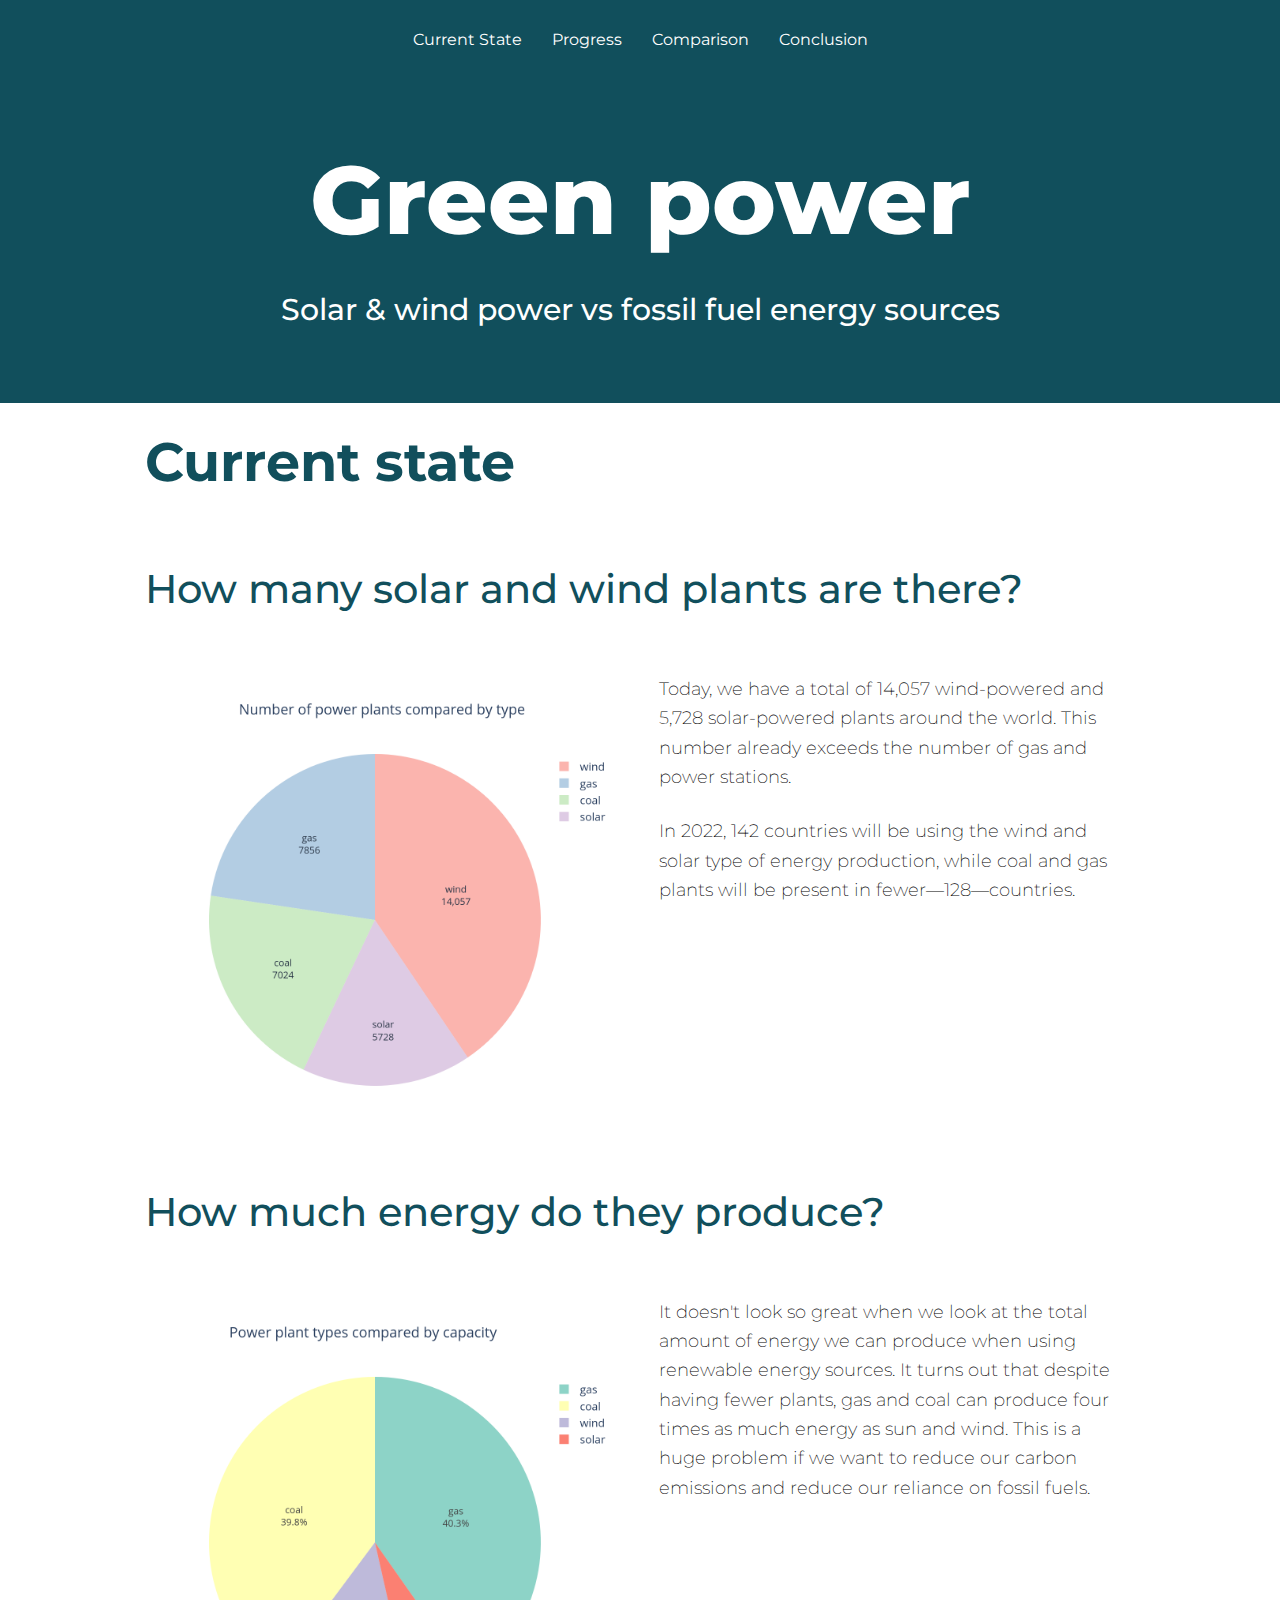
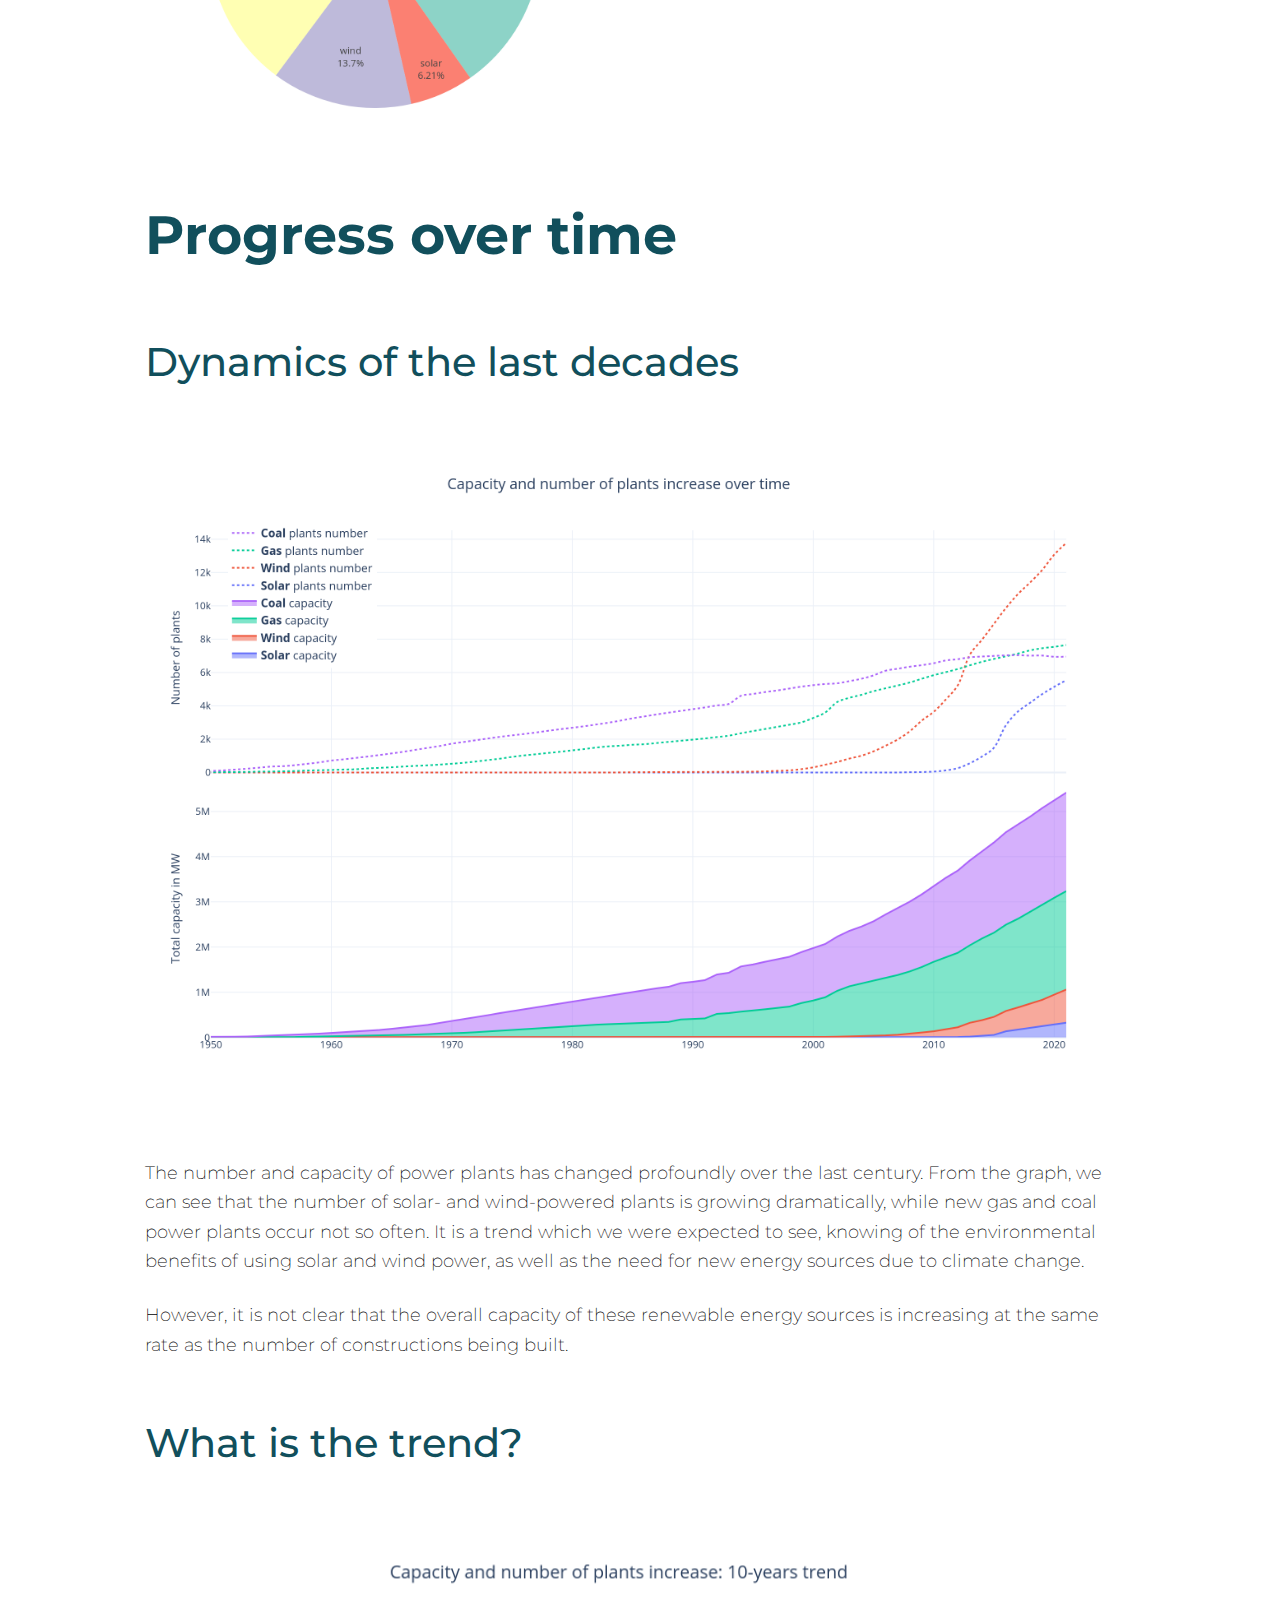
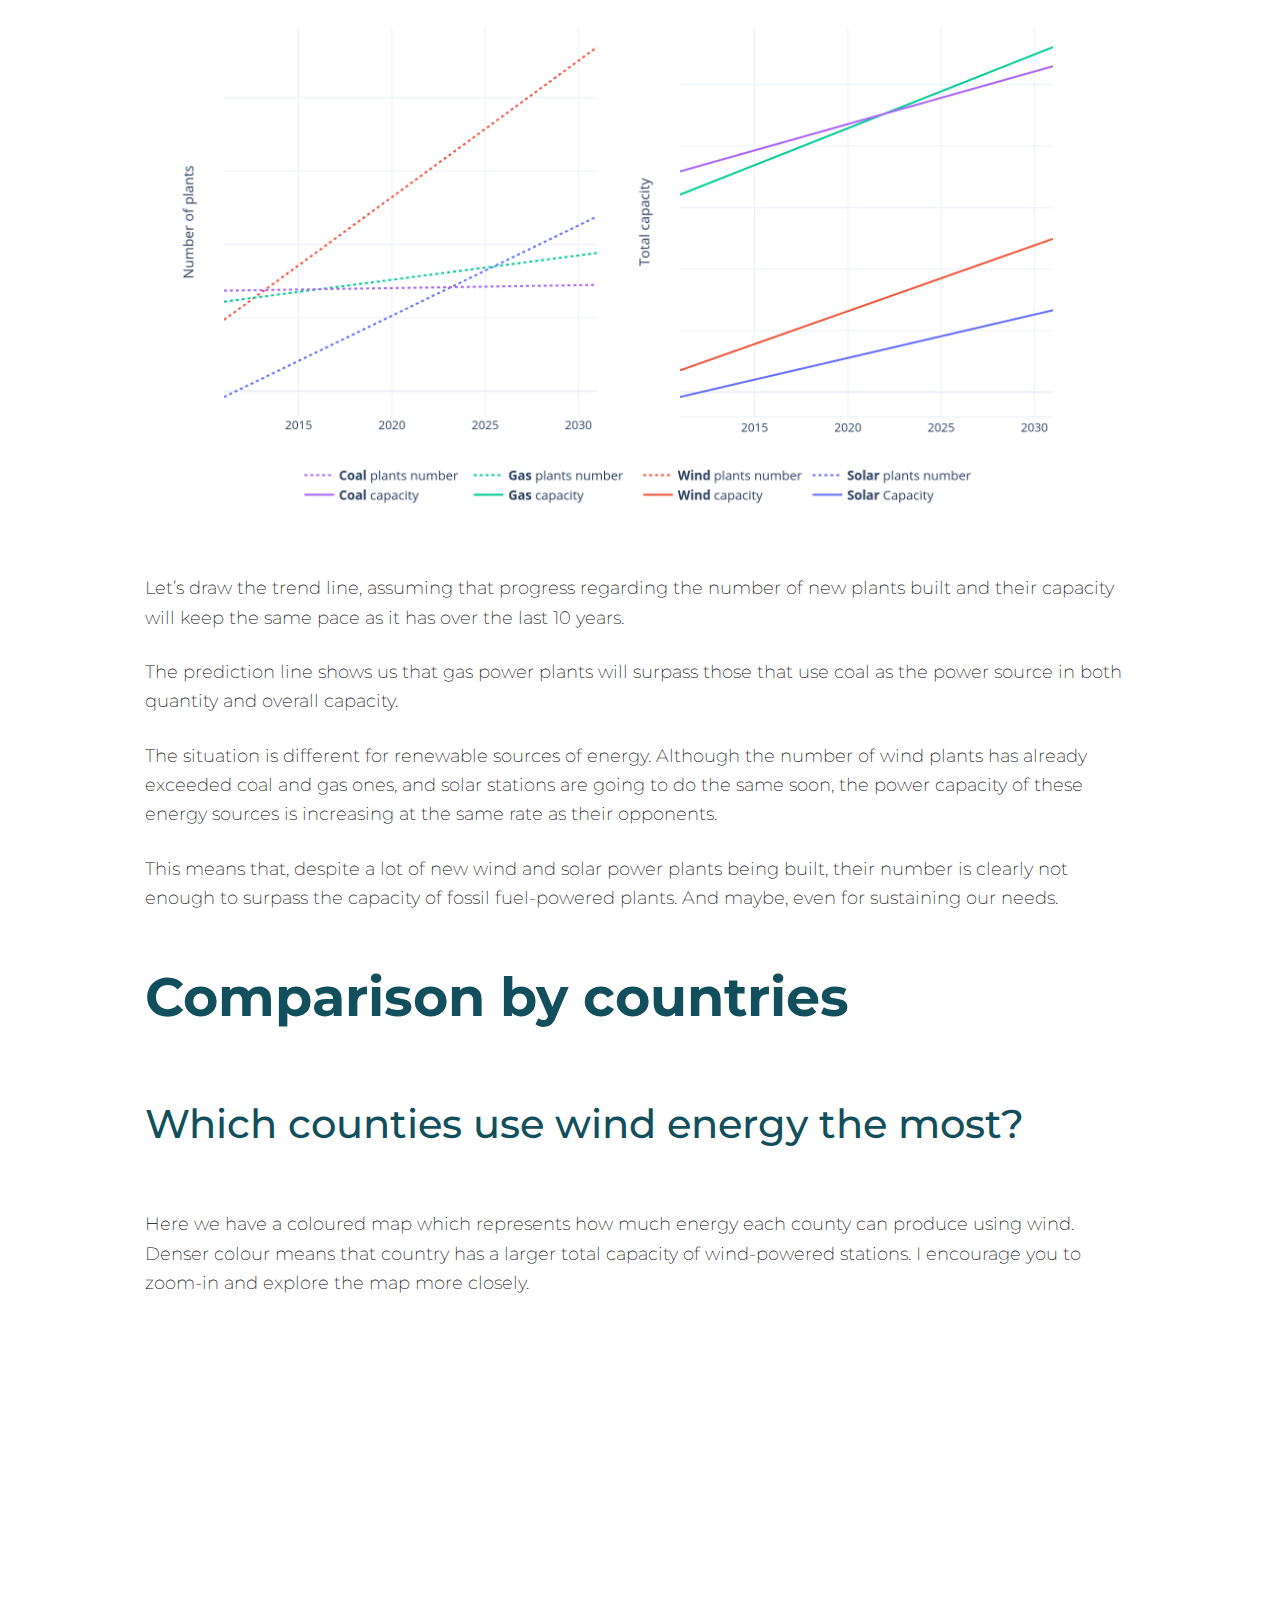
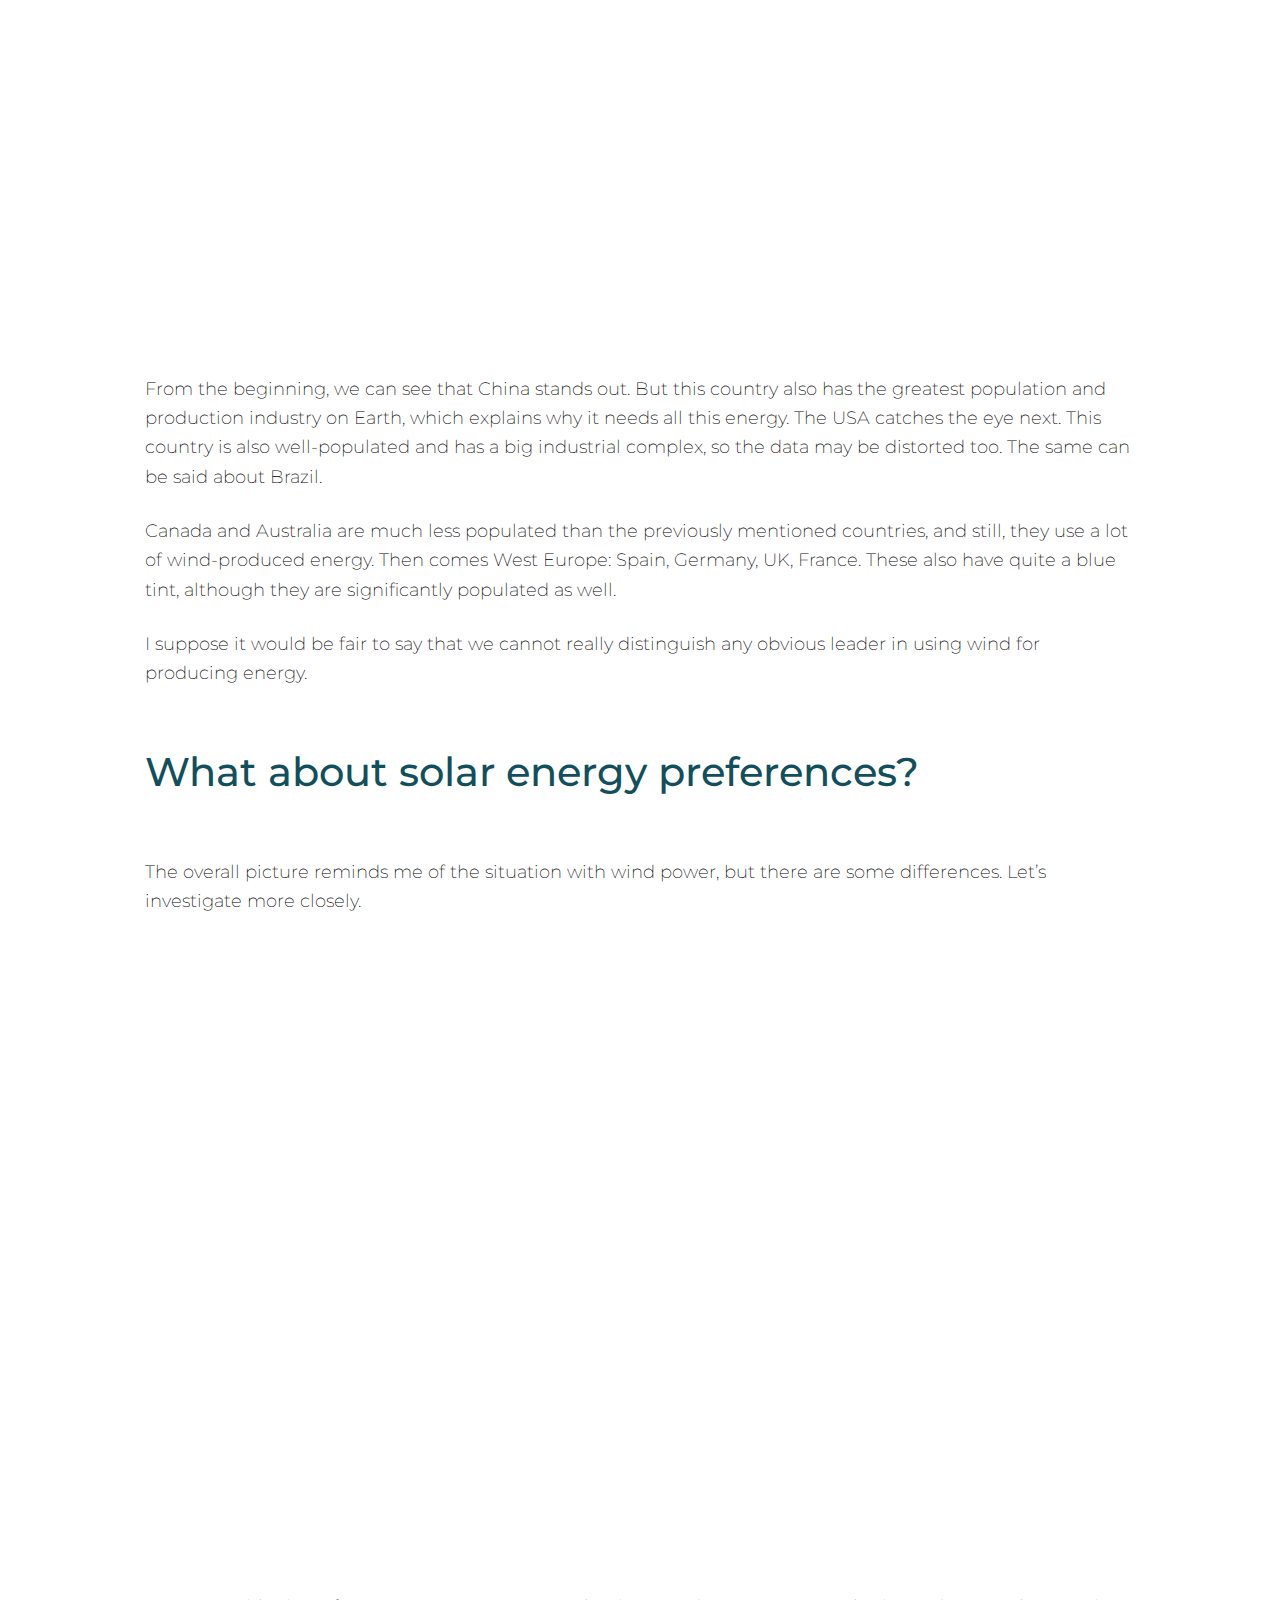
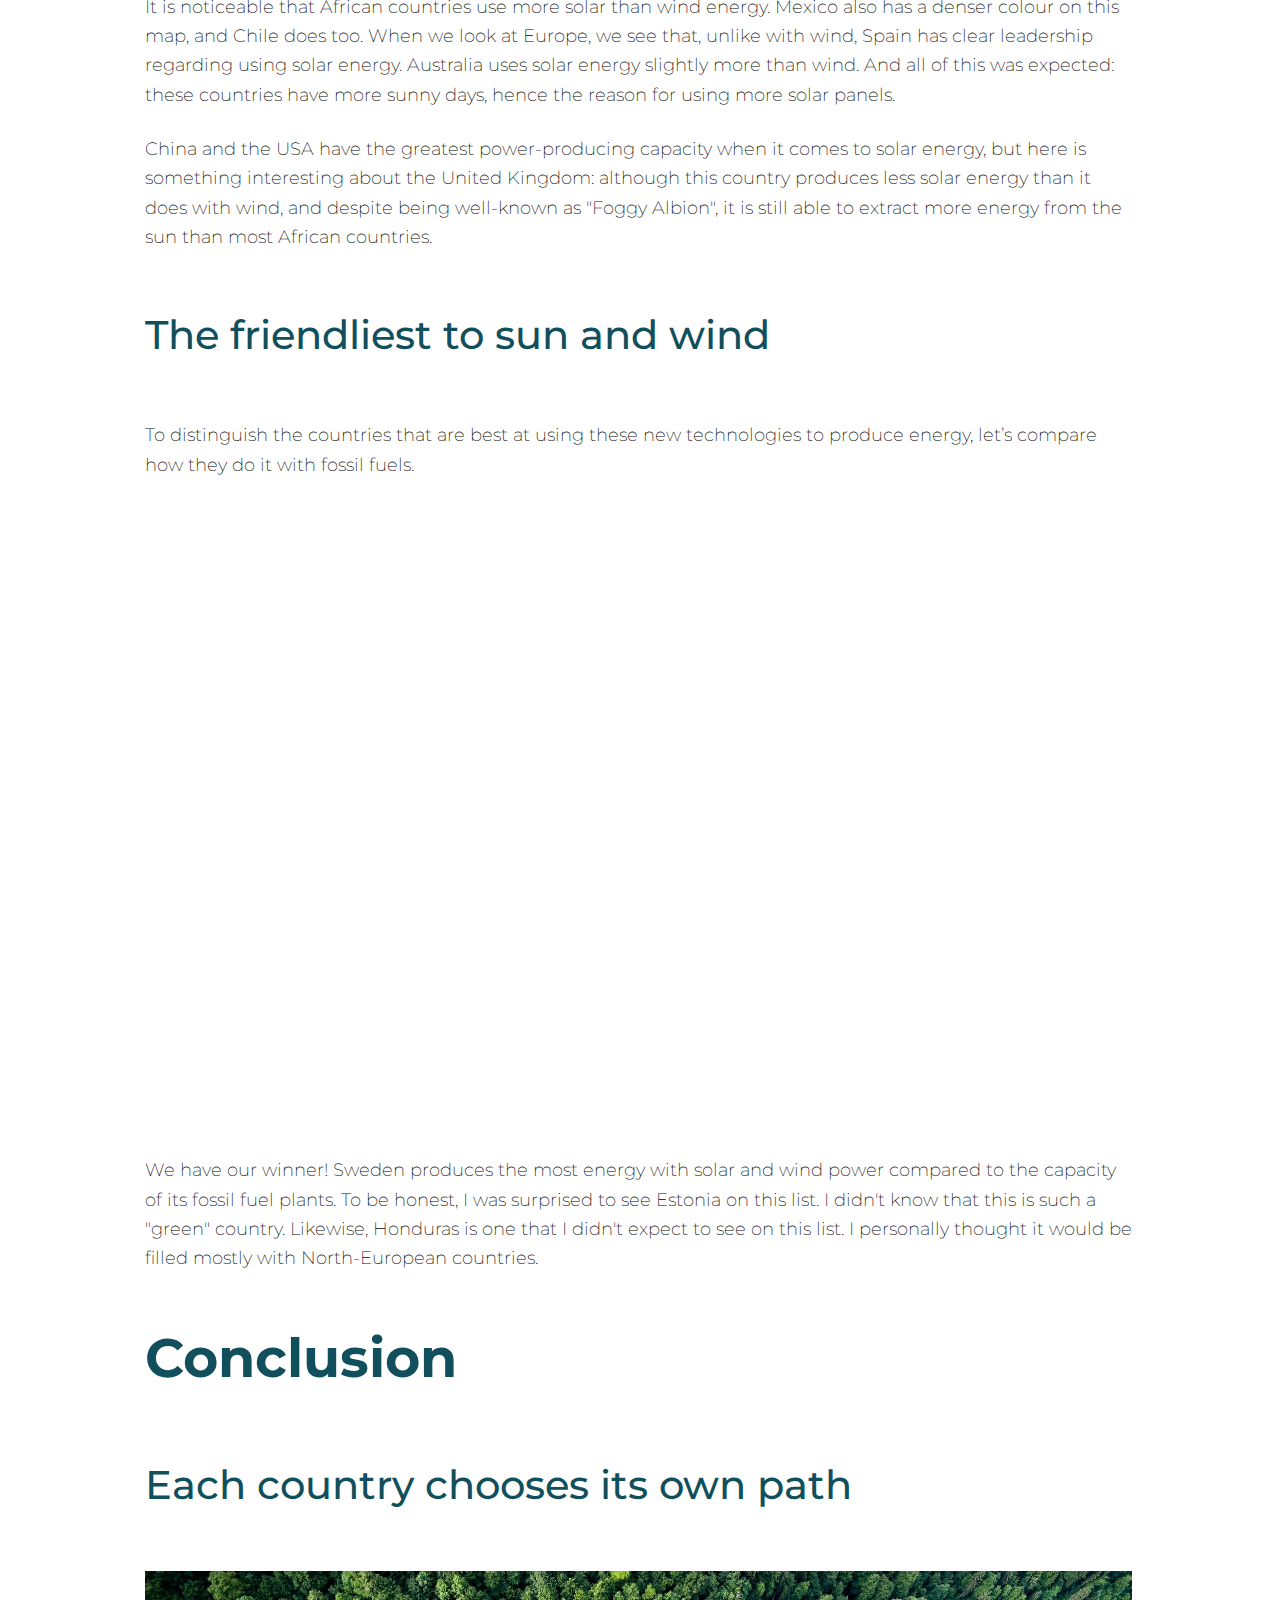
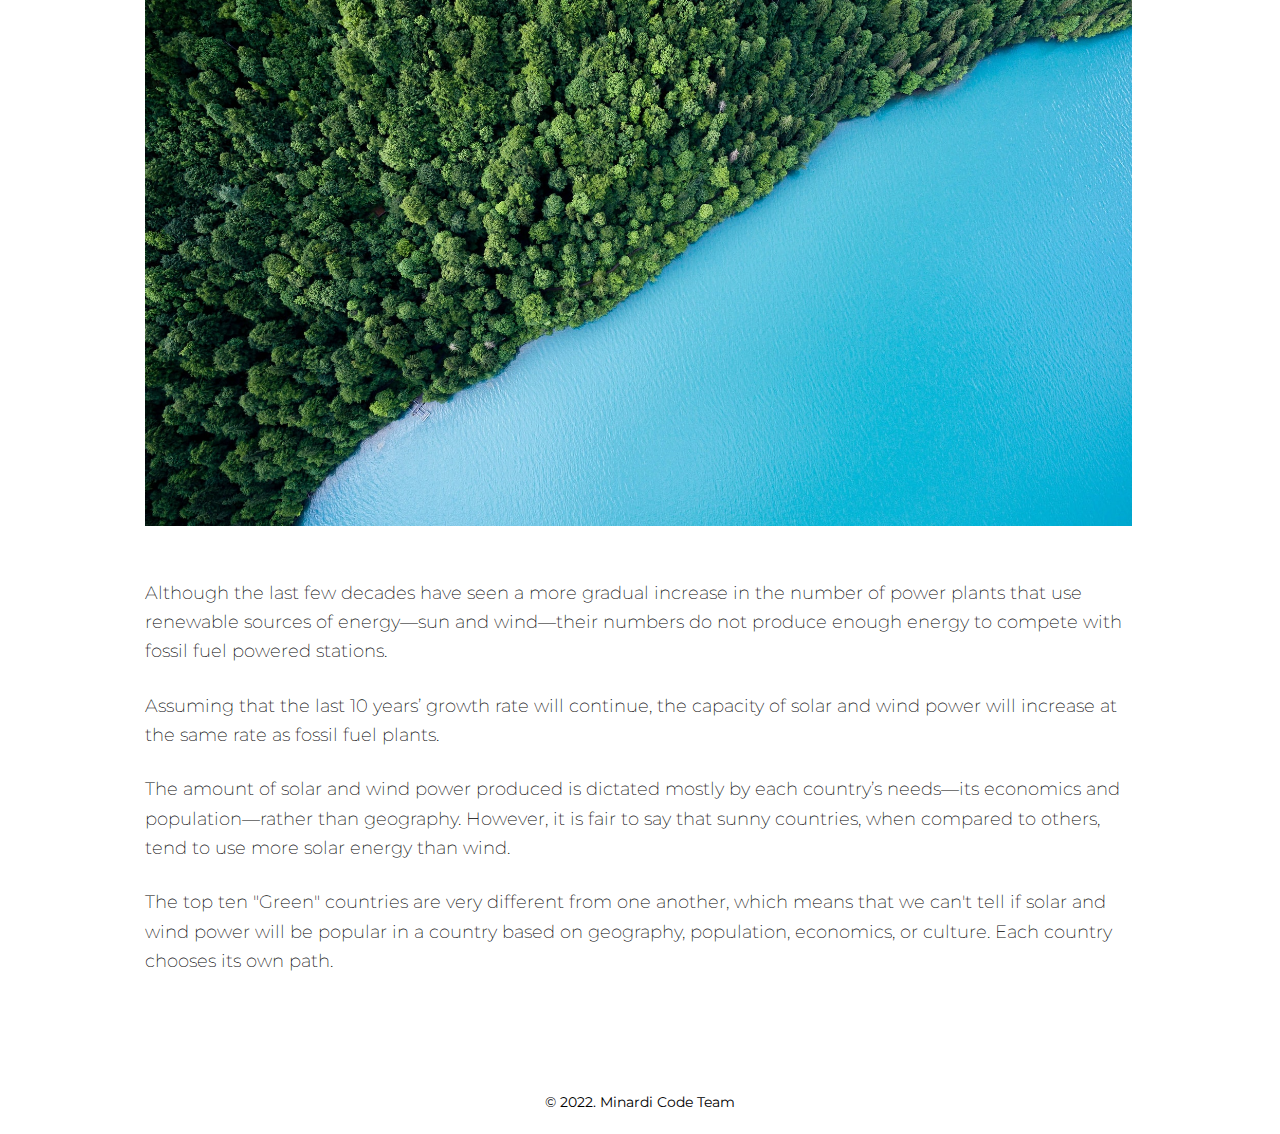
==== commit 881b67c8: "final version" ====
--- a/index.html
+++ b/index.html
@@ -24,6 +24,7 @@
             <a href="#current_state" class="nav__link">Current State</a>
             <a href="#progress" class="nav__link">Progress</a>
             <a href="#comparison" class="nav__link">Comparison</a>
+            <a href="#conclusion" class="nav__link">Conclusion</a>
           </nav>
         </div>
       </header>
@@ -37,12 +38,12 @@
         </section>
 
         <section id="current_state" class="subject">
-          <h2 class="subject__title">Current state of the industry</h2>
+          <h2 class="subject__title">Current state</h2>
 
           <div class="blocks">
             <article class="block">
               <h2 class="block__title">
-                How many solar- and wind-powered plants there are?
+                How many solar and wind plants are there?
               </h2>
               <div>
                 <img
@@ -53,20 +54,20 @@
               </div>
               <div class="block__description">
                 <p class="block__content">
-                  In 2022 we have 14,057 wind-powered and 5,728 solar-powered
-                  plants. Their number has already surpassed the number of gas
-                  and power stations.
-                </p>
-                <p class="block__content">
-                  Nowadays 142 countries use the wind and solar type of energy
-                  production, while coal and gas plants are present in
-                  fewer—128—countries.
+                  Today, we have a total of 14,057 wind-powered and 5,728
+                  solar-powered plants around the world. This number already
+                  exceeds the number of gas and power stations.
+                </p>
+                <p class="block__content">
+                  In 2022, 142 countries will be using the wind and solar type
+                  of energy production, while coal and gas plants will be
+                  present in fewer—128—countries.
                 </p>
               </div>
             </article>
 
             <article class="block">
-              <h2 class="block__title">But how much energy they produce?</h2>
+              <h2 class="block__title">How much energy do they produce?</h2>
               <div>
                 <img
                   src="./images/Power_plant_types_compared_by_capacity.png"
@@ -76,23 +77,23 @@
               </div>
               <div class="block__description">
                 <p class="block__content">
-                  It doesn’t look so great when we look at the total amount of
-                  energy we can produce using solar and wind power. It turns
-                  out, that despite having fewer plants, gas and coal can
-                  produce 4 times as much energy as sun and wind. This is a huge
-                  problem if we want to reduce our carbon emissions and reduce
-                  our reliance on fossil fuels.
+                  It doesn't look so great when we look at the total amount of
+                  energy we can produce when using renewable energy sources. It
+                  turns out that despite having fewer plants, gas and coal can
+                  produce four times as much energy as sun and wind. This is a
+                  huge problem if we want to reduce our carbon emissions and
+                  reduce our reliance on fossil fuels.
                 </p>
               </div>
             </article>
           </div>
         </section>
         <section id="progress" class="subject">
-          <h2 class="subject__title">Progress through time</h2>
-
-          <div class="blocks">
-            <article class="block block__vertical">
-              <h2 class="block__title">Last decades' dynamic</h2>
+          <h2 class="subject__title">Progress over time</h2>
+
+          <div class="blocks">
+            <article class="block block__vertical">
+              <h2 class="block__title">Dynamics of the last decades</h2>
               <div>
                 <img
                   src="./images/Capacity and number of plants increase over time.png"
@@ -102,16 +103,13 @@
               </div>
               <div class="block__description">
                 <p class="block__content">
-                  The last century has seen a profound change in the number and
-                  capacity of power plants.
-                </p>
-                <p class="block__content">
-                  From the graph, we can see that the number of solar- and
-                  wind-powered plants is growing dramatically, while new gas and
-                  coal power plants occur not so often. It is a trend which we
-                  were expected to see, knowing of the environmental benefits of
-                  using solar and wind power, as well as the need for new energy
-                  sources due to climate change.
+                  The number and capacity of power plants has changed profoundly
+                  over the last century. From the graph, we can see that the
+                  number of solar- and wind-powered plants is growing
+                  dramatically, while new gas and coal power plants occur not so
+                  often. It is a trend which we were expected to see, knowing of
+                  the environmental benefits of using solar and wind power, as
+                  well as the need for new energy sources due to climate change.
                 </p>
                 <p class="block__content">
                   However, it is not clear that the overall capacity of these
@@ -167,7 +165,15 @@
               <h2 class="block__title">
                 Which counties use wind energy the most?
               </h2>
-              <div>
+              <div class="block__description">
+                <p class="block__content">
+                  Here we have a coloured map which represents how much energy
+                  each county can produce using wind. Denser colour means that
+                  country has a larger total capacity of wind-powered stations.
+                  I encourage you to zoom-in and explore the map more closely.
+                </p>
+              </div>
+              <div style="--aspect-ratio: 16/9">
                 <iframe
                   width="900"
                   height="530"
@@ -176,25 +182,52 @@
                   src="//plotly.com/~WanomiR/20.embed"
                 ></iframe>
               </div>
+              <div class="block__description">
+                <p class="block__content">
+                From the beginning, we can see that China stands out. But this country also has the greatest population and production industry on Earth, which explains why it needs all this energy. The USA catches the eye next. This country is also well-populated and has a big industrial complex, so the data may be distorted too. The same can be said about Brazil.
+                </p>
+                <p class="block__content">
+                  Canada and Australia are much less populated than the previously mentioned countries, and still, they use a lot of wind-produced energy. Then comes West Europe: Spain, Germany, UK, France. These also have quite a blue tint, although they are significantly populated as well.
+                </p>
+                <p class="block__content">
+                  I suppose it would be fair to say that we cannot really distinguish any obvious leader in using wind for producing energy.                </p>
+              </div>
+            </div>
             </article>
 
             <article class="block block__vertical">
               <h2 class="block__title">What about solar energy preferences?</h2>
-              <div>
+              <div class="block__description">
+                <p class="block__content">
+                  The overall picture reminds me of the situation with wind power, but there are some differences. Let’s investigate more closely.
+                </p>
+              </div>
+              <div style="--aspect-ratio: 16/9">
                 <iframe
                   width="900"
-                  height="530"
+                  height="800"
                   frameborder="0"
                   scrolling="no"
                   src="//plotly.com/~WanomiR/22.embed"
                 ></iframe>
               </div>
+              <div class="block__description">
+                <p class="block__content">
+                  It is noticeable that African countries use more solar than wind energy. Mexico also has a denser colour on this map, and Chile does too. When we look at Europe, we see that, unlike with wind, Spain has clear leadership regarding using solar energy. Australia uses solar energy slightly more than wind. And all of this was expected: these countries have more sunny days, hence the reason for using more solar panels.</p>
+                  <p class="block__content">
+                  China and the USA have the greatest power-producing capacity when it comes to solar energy, but here is something interesting about the United Kingdom: although this country produces less solar energy than it does with wind, and despite being well-known as "Foggy Albion", it is still able to extract more energy from the sun than most African countries.</p>
+              </div>
             </article>
             <article class="block block__vertical">
               <h2 class="block__title">
-                What are the most environmentally friendly countries?
+                The friendliest to sun and wind
               </h2>
-              <div>
+              <div class="block__description">
+                <p class="block__content">
+                  To distinguish the countries that are best at using these new technologies to produce energy, let’s compare how they do it with fossil fuels.
+                </p>
+              </div>
+              <div style="--aspect-ratio: 16/9">
                 <iframe
                   width="900"
                   height="800"
@@ -203,9 +236,47 @@
                   src="//plotly.com/~WanomiR/24.embed"
                 ></iframe>
               </div>
-            </article>
-          </div>
-        </section>
+              <div class="block__description">
+                <p class="block__content">
+                  We have our winner! Sweden produces the most energy with solar and wind power compared to the capacity of its fossil fuel plants. To be honest, I was surprised to see Estonia on this list. I didn't know that this is such a "green" country. Likewise, Honduras is one that I didn't expect to see on this list. I personally thought it would be filled mostly with North-European countries.
+                </p>
+              </div>
+            </article>
+            
+          </div>
+        </section>
+        <section id="conclusion" class="subject">
+          <h2 class="subject__title">Conclusion</h2>
+
+          <div class="blocks">
+            <article class="block block__vertical">
+              <h2 class="block__title">Each country chooses its own path</h2>
+              <div>
+                <img
+                  src="./images/andreas-gucklhorn-mawU2PoJWfU-unsplash.jpg"
+                  alt="Photo by Andreas Gücklhorn on Unsplash"
+                  class="block__image"
+                />
+              </div>
+              <div class="block__description">
+                <p class="block__content">
+                  Although the last few decades have seen a more gradual increase in the number of power plants that use renewable sources of energy—sun and wind—their numbers do not produce enough energy to compete with fossil fuel powered stations.
+                </p>
+                <p class="block__content">
+                  Assuming that the last 10 years’ growth rate will continue, the capacity of solar and wind power will increase at the same rate as fossil fuel plants.
+                </p>
+                <p class="block__content">
+                  The amount of solar and wind power produced is dictated mostly by each country’s needs—its economics and population—rather than geography. However, it is fair to say that sunny countries, when compared to others, tend to use more solar energy than wind.
+                </p>
+                <p class="block__content">
+                  The top ten "Green" countries are very different from one another, which means that we can't tell if solar and wind power will be popular in a country based on geography, population, economics, or culture. Each country chooses its own path.
+                </p>
+              </div>
+            </article>
+
+          </div>
+        </section>
+
       </main>
     </div>
 
